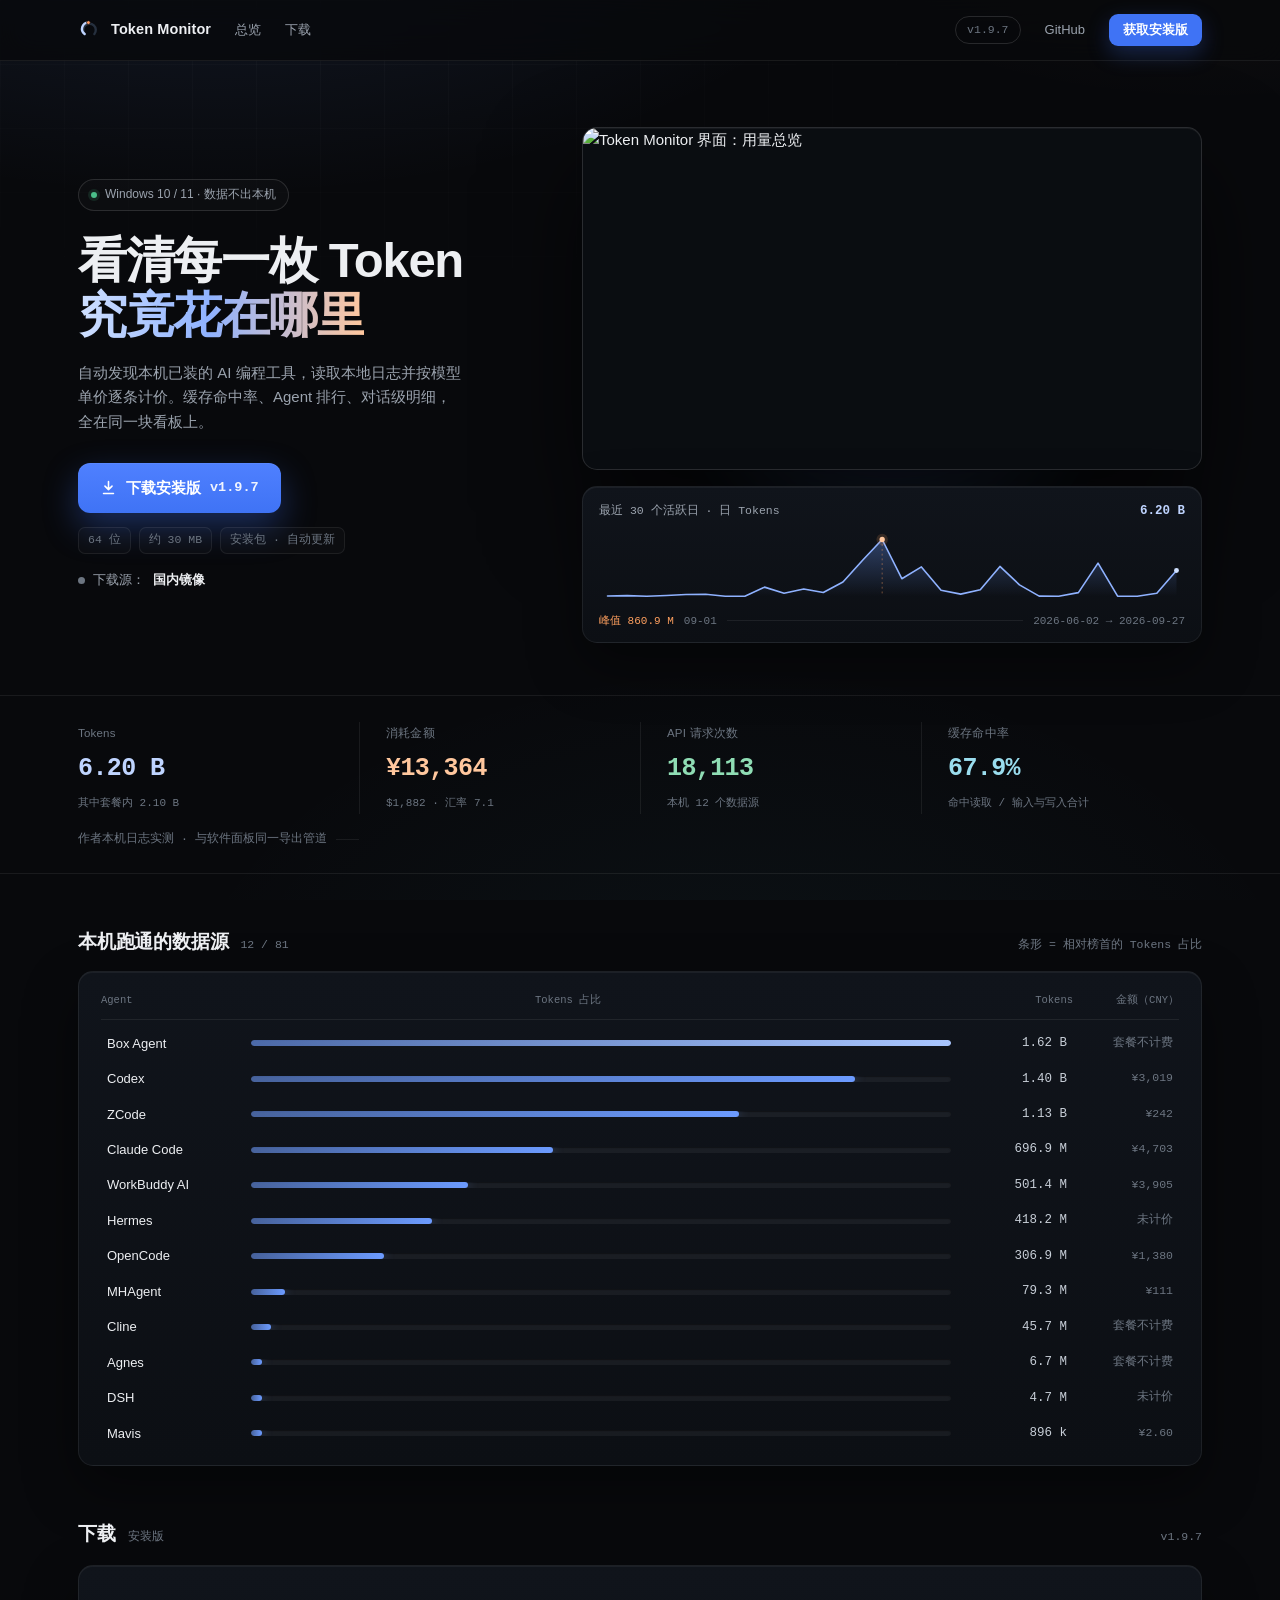
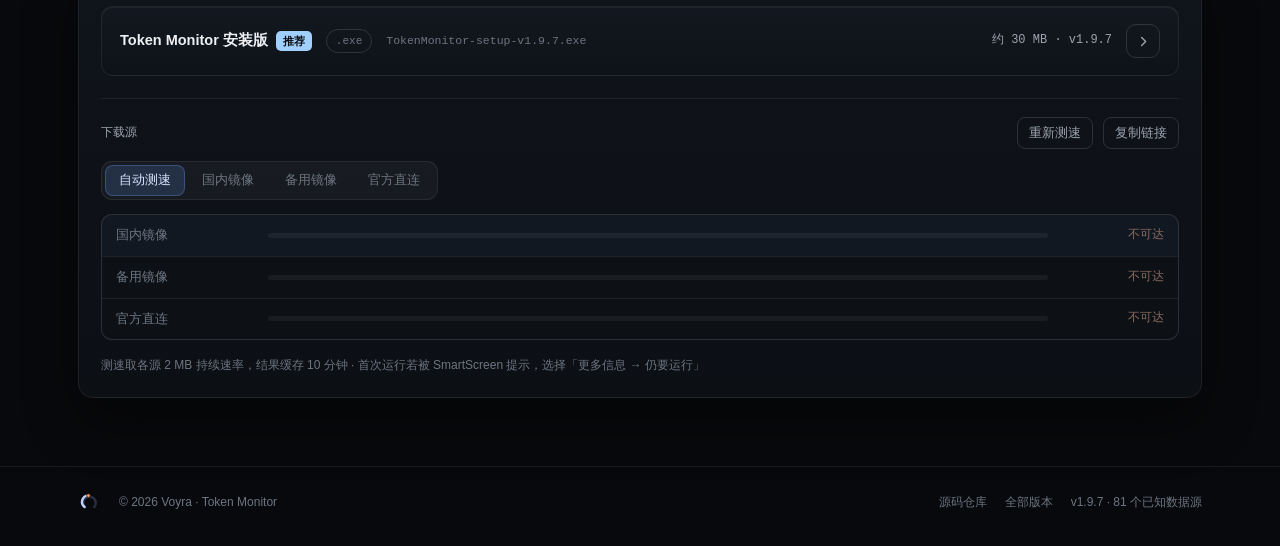
==== site/index.html @ d804b596 "site: 下载页对齐软件端视觉语言（真实趋势线 + 逐源实测速率）" ====
<!doctype html>
<html lang="zh-CN">
<head>
<meta charset="utf-8">
<meta name="viewport" content="width=device-width,initial-scale=1,viewport-fit=cover">
<title>Token Monitor —— 本机 AI 用量看板 · Voyra</title>
<meta name="description" content="自动发现本机已装的 AI 编程工具，读取本地日志并按模型单价逐条计价。Windows 10 / 11，数据不出本机。">
<meta name="theme-color" content="#08090C">
<link rel="icon" href="/token-monitor/favicon.png?v=4">
<style>
:root{
  --bg:#08090C;--panel-a:#10141B;--panel-b:#0C0F14;--panel-hi:#141922;
  --line:rgba(255,255,255,.07);--line2:rgba(255,255,255,.13);
  --txt:#EDEFF2;--sub:#9BA3AE;--dim:#6C7581;
  --m-token:#6C9BFF;--m-cost:#FFA05F;--m-req:#4AC08A;--m-cache:#5CC8DE;--bd:#3F73F5;
  --mono:ui-monospace,"Cascadia Mono",Consolas,"Microsoft YaHei UI",monospace;
  --inset:inset 0 1px 0 rgba(255,255,255,.05);
  --glow:0 22px 54px rgba(0,0,0,.42);
}
*{box-sizing:border-box;margin:0;padding:0}
html{color-scheme:dark;scroll-behavior:smooth}
body{background:var(--bg);color:var(--txt);font:15px/1.65 "Segoe UI","Microsoft YaHei UI",-apple-system,sans-serif;
  -webkit-font-smoothing:antialiased;text-rendering:optimizeLegibility;
  background-image:
    radial-gradient(1100px 520px at 16% -14%,rgba(108,155,255,.13),transparent 62%),
    radial-gradient(820px 440px at 95% -18%,rgba(255,160,95,.075),transparent 60%),
    radial-gradient(940px 620px at 58% 116%,rgba(92,200,222,.05),transparent 62%);
  background-attachment:fixed}
/* 顶部淡出网格，只在首屏可见 —— 呼应软件里的量表刻度质感 */
body::before{content:"";position:fixed;inset:0;z-index:-1;pointer-events:none;
  background-image:linear-gradient(rgba(255,255,255,.03) 1px,transparent 1px),
    linear-gradient(90deg,rgba(255,255,255,.03) 1px,transparent 1px);
  background-size:64px 64px;
  -webkit-mask-image:radial-gradient(1000px 560px at 26% -6%,#000,transparent 74%);
  mask-image:radial-gradient(1000px 560px at 26% -6%,#000,transparent 74%)}
a{color:inherit;text-decoration:none}
b,strong{font-weight:650}
/* 锚点跳转不被吸顶导航压住 */
#top,#sources,#download{scroll-margin-top:76px}
.num{font-variant-numeric:tabular-nums;font-feature-settings:"tnum" 1}
.wrap{max-width:1200px;margin:0 auto;padding:0 38px}
/* ── 入场：淡入上浮，滚动到视口再触发 ── */
.rv{opacity:0;transform:translateY(15px);transition:opacity .55s ease,transform .55s cubic-bezier(.22,.61,.36,1)}
.rv.in{opacity:1;transform:none}
@media print{.rv{opacity:1;transform:none}}
@media (prefers-reduced-motion:reduce){html{scroll-behavior:auto}.rv{opacity:1;transform:none;transition:none}}
/* ── 面板通用材质 ── */
.panel{background:linear-gradient(180deg,var(--panel-a),var(--panel-b));border:1px solid var(--line);
  border-radius:15px;box-shadow:var(--glow),var(--inset)}
.hd{display:flex;align-items:baseline;gap:12px}
.hd h2{font-size:19px;font-weight:680;letter-spacing:-.2px}
.hd .note{font-size:11.5px;color:var(--dim);font-family:var(--mono);white-space:nowrap}
.hd .sp{flex:1}
/* ── 顶栏 ── */
.nav{position:sticky;top:0;z-index:40;background:rgba(8,9,12,.82);backdrop-filter:blur(16px) saturate(140%);
  border-bottom:1px solid var(--line)}
.nav::after{content:"";position:absolute;left:0;bottom:-1px;height:1px;width:var(--sp,0%);
  background:linear-gradient(90deg,var(--m-token),var(--m-cost));transition:width .1s linear}
.nav .wrap{height:60px;display:flex;align-items:center;gap:24px}
.brand{display:flex;align-items:center;gap:10px;font-weight:660;font-size:14.5px;letter-spacing:.1px}
.ico{width:23px;height:23px;flex:none}
.nav .lk{color:var(--sub);font-size:13px;transition:color .15s}
.nav .lk:hover{color:var(--txt)}
.nav .sp{flex:1}
.pill{font-size:11.5px;color:var(--dim);border:1px solid var(--line2);border-radius:999px;padding:4px 11px;font-family:var(--mono)}
.btn-sm{height:32px;padding:0 14px;border-radius:9px;background:var(--bd);color:#fff;font-size:12.5px;font-weight:650;
  display:inline-flex;align-items:center;gap:6px;transition:transform .14s ease,box-shadow .14s ease,background .14s ease;
  box-shadow:0 8px 22px rgba(63,115,245,.28)}
.btn-sm:hover{background:#4F80FF;transform:translateY(-1px);box-shadow:0 12px 28px rgba(63,115,245,.38)}
/* ── Hero ── */
.hero .wrap{display:grid;grid-template-columns:minmax(360px,450px) minmax(0,1fr);gap:54px;align-items:center;
  padding-top:66px;padding-bottom:52px}
.eyebrow{display:inline-flex;align-items:center;gap:8px;font-size:12px;color:var(--sub);
  border:1px solid var(--line2);border-radius:999px;padding:5px 12px;margin-bottom:22px;background:rgba(255,255,255,.02)}
.eyebrow i{width:6px;height:6px;border-radius:50%;background:var(--m-req);box-shadow:0 0 0 3px rgba(74,192,138,.14)}
h1{font-size:clamp(33px,3.9vw,49px);line-height:1.12;letter-spacing:-1.3px;font-weight:730}
.hl{background:linear-gradient(92deg,#CFE0FF,#8FB2FF 46%,#FFC79E);-webkit-background-clip:text;background-clip:text;
  color:transparent}
.lead{color:var(--sub);font-size:15px;margin-top:18px;max-width:46ch}
.cta{margin-top:28px}
.btn-main{display:inline-flex;align-items:center;gap:9px;height:50px;padding:0 22px;border-radius:12px;
  background:linear-gradient(180deg,#4F80FF,var(--bd));color:#fff;font-size:15px;font-weight:660;cursor:pointer;
  transition:transform .14s ease,box-shadow .14s ease,filter .14s ease;
  box-shadow:0 14px 34px rgba(63,115,245,.34),var(--inset)}
.btn-main:hover{transform:translateY(-2px);filter:saturate(112%);box-shadow:0 20px 44px rgba(63,115,245,.44),var(--inset)}
.btn-main:active{transform:translateY(0)}
.btn-main svg{width:17px;height:17px}
.btn-main b{font-weight:650;font-family:var(--mono);font-size:13.5px;opacity:.92}
.btn-main.busy{opacity:.62;pointer-events:none}
.badges{display:flex;gap:8px;margin-top:14px;flex-wrap:wrap}
.badge{font-size:11.5px;color:var(--dim);font-family:var(--mono);border:1px solid var(--line);
  border-radius:7px;padding:3px 9px;background:rgba(255,255,255,.02)}
.src-status{margin-top:16px;font-size:12.5px;color:var(--sub);display:flex;align-items:center;gap:8px;min-height:20px}
.src-status b{color:var(--txt);font-weight:600}
.dot{width:7px;height:7px;border-radius:50%;background:var(--dim);flex:none}
.dot.ok{background:var(--m-req);box-shadow:0 0 0 3px rgba(74,192,138,.13)}
.dot.wait{background:var(--m-token);animation:blink 1.05s ease-in-out infinite}
@keyframes blink{50%{opacity:.22}}
/* ── Hero 右侧：真实窗口截图 + 下方趋势卡 ── */
.stage{position:relative}
.stage::after{content:"";position:absolute;inset:8% 4% -10% 4%;z-index:-1;border-radius:26px;
  background:radial-gradient(60% 60% at 50% 40%,rgba(108,155,255,.20),transparent 70%);filter:blur(26px)}
.win{overflow:hidden;border-radius:15px;border:1px solid var(--line2);
  background:#0A0D11;box-shadow:0 44px 96px rgba(0,0,0,.62),var(--inset)}
.win img{display:block;width:100%;height:auto}
.trend{margin-top:16px;padding:14px 16px 12px}
.tr-hd{display:flex;align-items:center;gap:10px}
.tr-hd .lab{font-size:11.5px;color:var(--sub);font-family:var(--mono)}
.tr-hd .sp{flex:1}
.tr-hd b{font-size:12.5px;color:#BFD4FF;font-family:var(--mono);font-weight:650;font-variant-numeric:tabular-nums}
.spark{display:block;width:100%;height:auto;margin:9px 0 7px}
.tr-ft{display:flex;align-items:center;gap:10px;font-size:11px;color:var(--dim);font-family:var(--mono);
  font-variant-numeric:tabular-nums;white-space:nowrap}
.tr-ft em{font-style:normal;color:var(--m-cost)}
.tr-ft .ln{flex:1;height:1px;background:var(--line);min-width:16px}
/* ── 指标条 ── */
.mrow{border-top:1px solid var(--line);border-bottom:1px solid var(--line);padding:26px 0 24px}
.mrow .wrap{display:grid;grid-template-columns:repeat(4,minmax(0,1fr));gap:0}
.mt{padding:2px 26px;border-left:1px solid var(--line);min-width:0}
.mt:first-child{border-left:0;padding-left:0}
.mt .lab{display:block;font-size:11.5px;color:var(--dim);letter-spacing:.2px}
.mt .v{display:block;font-family:var(--mono);font-variant-numeric:tabular-nums;font-size:25px;font-weight:650;
  letter-spacing:-.6px;margin-top:5px}
.mt .msub{display:block;font-size:11px;color:var(--dim);font-family:var(--mono);margin-top:5px;
  white-space:nowrap;overflow:hidden;text-overflow:ellipsis}
.ok-token .v{color:#BFD4FF}
.ok-cost .v{color:#FFC79E}
.ok-req .v{color:#8FDDB4}
.ok-cache .v{color:#9ADDEE}
.mcap{display:flex;align-items:center;gap:9px;margin-top:16px;font-size:11.5px;color:var(--dim);font-family:var(--mono)}
.mcap span{white-space:nowrap}
.mcap .ln{flex:1;height:1px;background:var(--line)}
/* ── 数据源排行 ── */
.srcs{padding:52px 0 6px}
.srcs .panel{padding:20px 22px 14px}
.srchead{display:flex;gap:12px;font-size:10.5px;color:var(--dim);font-family:var(--mono);
  padding:0 0 9px;border-bottom:1px solid var(--line);margin-bottom:6px}
.srchead .a{flex:1;min-width:0}
.srchead .b{width:104px;text-align:right}
.srchead .c{width:94px;text-align:right}
.src{display:flex;align-items:center;gap:12px;padding:7px 6px;border-radius:9px;list-style:none;
  transition:background .14s ease}
.src:hover{background:rgba(255,255,255,.032)}
.src .nm{width:132px;flex:none;font-size:13px;color:var(--txt);white-space:nowrap;overflow:hidden;text-overflow:ellipsis}
.src .track{flex:1;min-width:0;height:6px;border-radius:999px;background:rgba(255,255,255,.05);overflow:hidden;
  box-shadow:inset 0 1px 1px rgba(0,0,0,.4)}
.src .track i{display:block;height:100%;border-radius:999px;
  background:linear-gradient(90deg,rgba(108,155,255,.55),var(--m-token));
  box-shadow:0 0 12px rgba(108,155,255,.4);transition:filter .14s}
.src:hover .track i{filter:brightness(1.16)}
.src:first-child .track i{background:linear-gradient(90deg,rgba(108,155,255,.6),#A9C6FF)}
.src .tk{width:104px;flex:none;text-align:right;font-family:var(--mono);font-variant-numeric:tabular-nums;font-size:12.5px;color:#C8CFD8}
.src .cq{width:94px;flex:none;text-align:right;font-family:var(--mono);font-size:11.5px;color:var(--dim)}
/* ── 下载 ── */
.dl{padding:46px 0 68px}
.dl .panel{padding:22px}
.dl-row{display:flex;align-items:center;gap:14px;border:1px solid var(--line);border-radius:12px;
  background:linear-gradient(180deg,#131820,#0E1218);padding:17px 18px;margin-top:18px;cursor:pointer;
  transition:border-color .16s,transform .16s,box-shadow .16s;box-shadow:var(--inset)}
.dl-row:hover{border-color:rgba(108,155,255,.42);transform:translateY(-1px);box-shadow:0 14px 30px rgba(0,0,0,.4),var(--inset)}
.dl-row .nm{font-size:14.5px;font-weight:650;display:flex;align-items:center;gap:8px;white-space:nowrap}
.tag{font-style:normal;font-size:10.5px;font-weight:700;color:#0B0D10;background:#9FD0FF;border-radius:5px;padding:1.5px 7px}
.ext{font-family:var(--mono);font-size:11px;color:var(--dim);border:1px solid var(--line2);border-radius:999px;padding:2px 9px}
.fn{color:var(--dim);font-size:11.5px;font-family:var(--mono);overflow:hidden;text-overflow:ellipsis;white-space:nowrap}
.dl-row .sp{flex:1}
.dl-row .meta{color:var(--sub);font-size:12px;font-family:var(--mono);font-variant-numeric:tabular-nums;white-space:nowrap}
.go{width:34px;height:34px;border-radius:10px;border:1px solid var(--line2);display:flex;align-items:center;
  justify-content:center;color:var(--sub);flex:none;transition:background .16s,border-color .16s,color .16s}
.dl-row:hover .go{background:var(--bd);border-color:var(--bd);color:#fff}
.sub{margin-top:22px;padding-top:18px;border-top:1px solid var(--line)}
.sub-hd{display:flex;align-items:center;gap:10px;font-size:12px;color:var(--sub)}
.sub-hd .sp{flex:1}
.ghost{appearance:none;background:transparent;border:1px solid var(--line2);border-radius:8px;color:var(--sub);
  font:12px/1 inherit;font-family:var(--mono);padding:6px 11px;cursor:pointer;transition:color .14s,border-color .14s,background .14s}
.ghost:hover{color:var(--txt);border-color:rgba(255,255,255,.28);background:rgba(255,255,255,.04)}
.seg{display:inline-flex;gap:3px;background:rgba(255,255,255,.04);border:1px solid var(--line);padding:3px;border-radius:11px}
.seg button{appearance:none;border:0;background:transparent;color:var(--dim);font-size:12.5px;font-family:inherit;
  padding:7px 14px;border-radius:8px;cursor:pointer;transition:background .15s,color .15s}
.seg button:hover{color:var(--txt);background:rgba(255,255,255,.06)}
.seg button.on{background:rgba(108,155,255,.16);color:#D7E4FF;box-shadow:inset 0 0 0 1px rgba(108,155,255,.3)}
.spd{margin-top:14px;display:grid;gap:1px;background:var(--line);border:1px solid var(--line);border-radius:11px;overflow:hidden}
.spd-row{display:flex;align-items:center;gap:12px;padding:10px 14px;background:#0D1116;font-size:12.5px;transition:background .14s}
.spd-row:hover{background:#111620}
.spd-row .sn{width:140px;flex:none;color:var(--sub);white-space:nowrap;display:flex;align-items:center;gap:7px}
.spd-row .st{flex:1;min-width:0;height:5px;border-radius:999px;background:rgba(255,255,255,.05);overflow:hidden}
.spd-row .st i{display:block;height:100%;border-radius:999px;background:linear-gradient(90deg,rgba(108,155,255,.4),var(--m-token));
  transition:width .5s cubic-bezier(.22,.61,.36,1)}
.spd-row .sv{width:104px;flex:none;text-align:right;font-family:var(--mono);font-variant-numeric:tabular-nums;font-size:11.5px;color:var(--dim)}
.spd-row.fast .sn{color:var(--txt)}
.spd-row.fast .st i{background:linear-gradient(90deg,rgba(74,192,138,.5),var(--m-req));box-shadow:0 0 10px rgba(74,192,138,.4)}
.spd-row.fast .sv{color:#8FDDB4}
.spd-row.picked{background:#121822}
.spd-row.picked .sn{color:#D7E4FF}
.spd-row .best{font-style:normal;font-size:10px;font-weight:700;color:#08090C;background:var(--m-req);
  border-radius:5px;padding:1.5px 6px;letter-spacing:.2px}
.spd-row.dead .sn{color:var(--dim)}
.spd-row.dead .sv{color:#8A6A5F}
.hint{color:var(--dim);font-size:12px;margin-top:16px;line-height:1.6}
footer{border-top:1px solid var(--line);padding:24px 0 32px;color:var(--dim);font-size:12px}
footer .wrap{display:flex;align-items:center;gap:18px;flex-wrap:wrap}
footer .brand{font-size:13px}
footer a:hover{color:var(--txt)}
footer .sp{flex:1}
@media (max-width:960px){
  .wrap{padding:0 20px}
  .nav .wrap{height:54px;gap:12px}
  .brand{font-size:13.5px;white-space:nowrap}
  .brand .ico{width:19px;height:19px}
  .nav .lk.sec{display:none}
  .nav .lk{white-space:nowrap}
  .pill{font-size:11px;padding:3px 9px}
  .btn-sm{height:34px;padding:0 13px;white-space:nowrap}
  .hero .wrap{grid-template-columns:1fr;gap:40px;padding-top:34px;padding-bottom:34px}
  .stage{order:2;margin-bottom:6px}
  .trend{margin-top:14px;padding:13px 14px 11px}
  h1{letter-spacing:-.8px}
  .lead{font-size:14px}
  .btn-main{width:100%;justify-content:center;min-height:48px}
  .mrow .wrap{grid-template-columns:repeat(2,minmax(0,1fr));gap:18px 0}
  .mt{padding:0 18px;min-width:0}
  .mt:nth-child(3){border-left:0;padding-left:0}
  .mt:nth-child(odd){border-left:0;padding-left:0}
  .srcs,.dl{padding-top:38px}
  .src .nm{width:104px;font-size:12.5px}
  .src .tk{width:78px;font-size:12px}
  .src .cq{width:70px;font-size:11px}
  .srchead .b{width:78px}
  .srchead .c{width:70px}
  .dl .wrap{padding-bottom:52px}
  .dl-row{flex-wrap:wrap;gap:10px}
  .fn{width:100%;order:5}
  .sub{display:flex;flex-wrap:wrap;align-items:center;gap:10px}
  .sub-hd{width:100%}
  .hint{order:5;width:100%}
  .seg{display:flex;width:100%;gap:4px;order:3}
  .seg button{flex:1 1 0;min-width:0;padding:9px 4px;font-size:13px;min-height:42px}
  .spd{width:100%;order:4}
  .spd-row .sn{width:84px}
}
/* ── 窄屏：排行行改为「名称+数值 / 整行条形」两行制，条形才有可读长度 ── */
@media (max-width:520px){
  .hd{flex-wrap:wrap;gap:6px 12px}
  .hd .leg{display:none}
  .srchead{display:none}
  .src{flex-wrap:wrap;row-gap:8px;padding:10px 8px}
  .src .nm{width:auto;flex:1 1 auto}
  .src .tk{width:auto}
  .src .cq{width:auto;flex:0 0 92px}
  .src .track{order:9;flex:1 0 100%}
  .spd-row .sn{width:104px}
  .spd-row .sv{width:84px;font-size:11px}
  .srcs .panel{padding:16px 14px 10px}
}
/* ── 触屏：触控下限 44px，隐藏行内悬停依赖 ── */
@media (pointer:coarse){
  .btn-sm{height:40px;padding:0 16px}
  .seg button{min-height:44px}
  .dl-row{padding:18px}
  .ghost{padding:10px 14px;min-height:44px}
  .src:hover{background:none}
  .spd-row{padding:12px 14px}
  .spd-row .sn{width:120px}
}
</style>
<noscript><style>.rv{opacity:1;transform:none}</style></noscript>
</head>
<body>

<nav class="nav"><div class="wrap">
  <a class="brand" href="/token-monitor/">
    <svg class="ico" viewBox="0 0 24 24" aria-hidden="true"><path d="M6.94 16.69 A6.56 6.56 0 1 1 17.06 16.69" fill="none" stroke="#26303E" stroke-width="2.5" stroke-linecap="round"/><path d="M6.94 16.69 A6.56 6.56 0 0 1 10.88 4.78" fill="none" stroke="#BFD4FF" stroke-width="2.5" stroke-linecap="round"/><circle cx="10.88" cy="4.78" r="1.95" fill="#FF9A62" stroke="#0B0E12" stroke-width=".7"/></svg>
    Token Monitor</a>
  <a class="lk sec" href="#top">总览</a>
  <a class="lk sec" href="#download">下载</a>
  <span class="sp"></span>
  <span class="pill" id="verPill">v1.9.7</span>
  <a class="lk" href="https://github.com/liixnglinb/token-monitor" target="_blank" rel="noopener">GitHub</a>
  <a class="btn-sm" href="#download">获取安装版</a>
</div></nav>

<header class="hero" id="top"><div class="wrap">
  <div class="copy">
    <span class="eyebrow rv"><i></i>Windows 10 / 11 · 数据不出本机</span>
    <h1 class="rv">看清每一枚 Token<br><span class="hl">究竟花在哪里</span></h1>
    <p class="lead rv">自动发现本机已装的 AI 编程工具，读取本地日志并按模型单价逐条计价。缓存命中率、Agent 排行、对话级明细，全在同一块看板上。</p>
    <div class="cta rv">
      <a class="btn-main" id="dlMain" data-dl href="#download">
        <svg viewBox="0 0 24 24" fill="none" stroke="currentColor" stroke-width="2.2" stroke-linecap="round" stroke-linejoin="round" aria-hidden="true"><path d="M12 3.5v11.5M7 10l5 5 5-5M5 20.5h14"/></svg>
        下载安装版<b id="verBtn">v1.9.7</b></a>
    </div>
    <div class="badges rv">
      <span class="badge">64 位</span>
      <span class="badge" id="badgeSize">约 30 MB</span>
      <span class="badge">安装包 · 自动更新</span>
    </div>
    <p class="src-status rv" id="srcStatus"><span class="dot wait"></span>正在测速选择最快下载源…</p>
  </div>
  <div class="stage rv">
    <div class="win">
      <img src="/token-monitor/app-shot.webp" width="1168" height="645" alt="Token Monitor 界面：用量总览">
    </div>
    <div class="trend panel">
      <div class="tr-hd"><span class="lab">最近 30 个活跃日 · 日 Tokens</span><span class="sp"></span><b>6.20 B</b></div>
      <svg class="spark" viewBox="0 0 620 78" width="620" height="78" aria-hidden="true"><defs><linearGradient id="sg" x1="0" y1="0" x2="0" y2="1"><stop offset="0" stop-color="#6C9BFF" stop-opacity=".34"/><stop offset="1" stop-color="#6C9BFF" stop-opacity="0"/></linearGradient></defs><path d="M9.0,68.8 L29.8,68.4 L50.5,69.0 L71.3,68.2 L92.0,67.2 L112.8,67.0 L133.6,69.0 L154.3,69.0 L175.1,59.4 L195.8,65.8 L216.6,61.3 L237.3,65.1 L258.1,53.9 L278.9,30.9 L299.6,9.0 L320.4,50.5 L341.1,38.0 L361.9,62.7 L382.7,66.8 L403.4,62.2 L424.2,37.5 L444.9,57.0 L465.7,68.9 L486.4,69.0 L507.2,65.2 L528.0,34.0 L548.7,69.0 L569.5,69.0 L590.2,65.8 L611.0,41.8 L611.0,69.0 L9.0,69.0 Z" fill="url(#sg)"/><path d="M9.0,68.8 L29.8,68.4 L50.5,69.0 L71.3,68.2 L92.0,67.2 L112.8,67.0 L133.6,69.0 L154.3,69.0 L175.1,59.4 L195.8,65.8 L216.6,61.3 L237.3,65.1 L258.1,53.9 L278.9,30.9 L299.6,9.0 L320.4,50.5 L341.1,38.0 L361.9,62.7 L382.7,66.8 L403.4,62.2 L424.2,37.5 L444.9,57.0 L465.7,68.9 L486.4,69.0 L507.2,65.2 L528.0,34.0 L548.7,69.0 L569.5,69.0 L590.2,65.8 L611.0,41.8" fill="none" stroke="#8FB2FF" stroke-width="1.7" stroke-linejoin="round" stroke-linecap="round"/><line x1="299.6" y1="9.0" x2="299.6" y2="69" stroke="rgba(255,160,95,.45)" stroke-width="1" stroke-dasharray="2 3"/><circle cx="299.6" cy="9.0" r="6" fill="#FFA05F" opacity=".16"/><circle cx="299.6" cy="9.0" r="2.8" fill="#FFC79E"/><circle cx="611.0" cy="41.8" r="2.6" fill="#CFE0FF"/></svg>
      <div class="tr-ft"><em>峰值 860.9 M</em><span>09-01</span><span class="ln"></span><span>2026-06-02 → 2026-09-27</span></div>
    </div>
  </div>
</div></header>

<section class="mrow"><div class="wrap">
  <div class="mt ok-token"><span class="lab">Tokens</span><span class="v" data-to="6.1997" data-dec="2" data-suf=" B">6.20 B</span><span class="msub">其中套餐内 2.10 B</span></div><div class="mt ok-cost"><span class="lab">消耗金额</span><span class="v" data-to="13363.84" data-dec="0" data-pre="&#165;">¥13,364</span><span class="msub">$1,882 · 汇率 7.1</span></div><div class="mt ok-req"><span class="lab">API 请求次数</span><span class="v" data-to="18113" data-dec="0">18,113</span><span class="msub">本机 12 个数据源</span></div><div class="mt ok-cache"><span class="lab">缓存命中率</span><span class="v" data-to="67.85" data-dec="1" data-suf="%">67.9%</span><span class="msub">命中读取 / 输入与写入合计</span></div>
</div><div class="wrap"><p class="mcap"><span>作者本机日志实测 · 与软件面板同一导出管道</span><span class="ln"></span></p></div></section>

<section class="srcs rv" id="sources"><div class="wrap">
  <div class="hd" style="margin-bottom:14px">
    <h2>本机跑通的数据源</h2>
    <span class="note">12 / 81</span>
    <span class="sp"></span>
    <span class="note leg">条形 = 相对榜首的 Tokens 占比</span>
  </div>
  <div class="panel">
    <div class="srchead"><span class="a">Agent</span><span class="a">Tokens 占比</span><span class="b">Tokens</span><span class="c">金额（CNY）</span></div>
    <ul><li class="src"><span class="nm">Box Agent</span><span class="track"><i style="width:100.0%"></i></span><span class="tk">1.62 B</span><span class="cq">套餐不计费</span></li><li class="src"><span class="nm">Codex</span><span class="track"><i style="width:86.3%"></i></span><span class="tk">1.40 B</span><span class="cq">¥3,019</span></li><li class="src"><span class="nm">ZCode</span><span class="track"><i style="width:69.7%"></i></span><span class="tk">1.13 B</span><span class="cq">¥242</span></li><li class="src"><span class="nm">Claude Code</span><span class="track"><i style="width:43.1%"></i></span><span class="tk">696.9 M</span><span class="cq">¥4,703</span></li><li class="src"><span class="nm">WorkBuddy AI</span><span class="track"><i style="width:31.0%"></i></span><span class="tk">501.4 M</span><span class="cq">¥3,905</span></li><li class="src"><span class="nm">Hermes</span><span class="track"><i style="width:25.9%"></i></span><span class="tk">418.2 M</span><span class="cq">未计价</span></li><li class="src"><span class="nm">OpenCode</span><span class="track"><i style="width:19.0%"></i></span><span class="tk">306.9 M</span><span class="cq">¥1,380</span></li><li class="src"><span class="nm">MHAgent</span><span class="track"><i style="width:4.9%"></i></span><span class="tk">79.3 M</span><span class="cq">¥111</span></li><li class="src"><span class="nm">Cline</span><span class="track"><i style="width:2.8%"></i></span><span class="tk">45.7 M</span><span class="cq">套餐不计费</span></li><li class="src"><span class="nm">Agnes</span><span class="track"><i style="width:1.6%"></i></span><span class="tk">6.7 M</span><span class="cq">套餐不计费</span></li><li class="src"><span class="nm">DSH</span><span class="track"><i style="width:1.6%"></i></span><span class="tk">4.7 M</span><span class="cq">未计价</span></li><li class="src"><span class="nm">Mavis</span><span class="track"><i style="width:1.6%"></i></span><span class="tk">896 k</span><span class="cq">¥2.60</span></li></ul>
  </div>
</div></section>

<section class="dl rv" id="download"><div class="wrap">
  <div class="hd" style="margin-bottom:16px">
    <h2>下载</h2>
    <span class="note">安装版</span>
    <span class="sp"></span>
    <span class="note" id="dlVer">v1.9.7</span>
  </div>
  <div class="panel">
    <div class="dl-row" data-dl id="dlRow">
      <span class="nm">Token Monitor 安装版<i class="tag">推荐</i></span>
      <span class="ext">.exe</span>
      <span class="fn" id="fileName">TokenMonitor-setup-v1.9.7.exe</span>
      <span class="sp"></span>
      <span class="meta" id="dlMeta">约 30 MB · v1.9.7</span>
      <span class="go"><svg viewBox="0 0 24 24" width="15" height="15" fill="none" stroke="currentColor" stroke-width="2.2" stroke-linecap="round" stroke-linejoin="round" aria-hidden="true"><path d="M9 5.5l6.5 6.5L9 18.5"/></svg></span>
    </div>

    <div class="sub">
      <div class="sub-hd">
        <span>下载源</span>
        <span class="sp"></span>
        <button type="button" class="ghost" id="reprobe">重新测速</button>
        <button type="button" class="ghost" id="copyLink">复制链接</button>
      </div>
      <div class="seg" id="srcSeg" style="margin-top:12px">
        <button type="button" data-s="auto" class="on">自动测速</button>
        <button type="button" data-s="gh-proxy">国内镜像</button>
        <button type="button" data-s="ghfast">备用镜像</button>
        <button type="button" data-s="direct">官方直连</button>
      </div>
      <div class="spd" id="spdList"></div>
      <p class="hint" id="dlHint">测速取各源 2 MB 持续速率，结果缓存 10 分钟 · 首次运行若被 SmartScreen 提示，选择「更多信息 → 仍要运行」</p>
    </div>
  </div>
</div></section>

<footer><div class="wrap">
  <a class="brand" href="/token-monitor/">
    <svg class="ico" viewBox="0 0 24 24" aria-hidden="true"><path d="M6.94 16.69 A6.56 6.56 0 1 1 17.06 16.69" fill="none" stroke="#26303E" stroke-width="2.5" stroke-linecap="round"/><path d="M6.94 16.69 A6.56 6.56 0 0 1 10.88 4.78" fill="none" stroke="#BFD4FF" stroke-width="2.5" stroke-linecap="round"/><circle cx="10.88" cy="4.78" r="1.95" fill="#FF9A62" stroke="#0B0E12" stroke-width=".7"/></svg>
  </a>
  <span>&#169; 2026 <a href="/">Voyra</a> · Token Monitor</span>
  <span class="sp"></span>
  <a href="https://github.com/liixnglinb/token-monitor" target="_blank" rel="noopener">源码仓库</a>
  <a href="https://github.com/liixnglinb/token-monitor/releases" target="_blank" rel="noopener">全部版本</a>
  <span id="footVer">v1.9.7 · 81 个已知数据源</span>
</div></footer>

<script>
(function(){
'use strict';
var REPO = 'https://github.com/liixnglinb/token-monitor/releases';
var PROBE_FILE = 'TokenMonitor.exe';         /* 固定名资产，任意版本都存在 */
var PROBE_BYTES = 2097152;                   /* 2 MB —— 足够跨越"突发速度"，测到持续速率 */
var PROBE_TIMEOUT = 15000;                   /* 慢网（<150KB/s）也要放得下 2MB 的完整测量 */
var CACHE_KEY = 'tm.src.v2', CACHE_TTL = 10 * 60 * 1000;
var ORDER = ['gh-proxy', 'ghfast', 'direct'];
var SRC = {
  'gh-proxy': { name: '国内镜像', pre: 'https://gh-proxy.com/' },
  'ghfast':   { name: '备用镜像', pre: 'https://ghfast.top/' },
  'direct':   { name: '官方直连', pre: '' }
};
var state = { asset: null, auto: null, manual: null, result: null, probe: null, assetDone: null };
var SPEEDS = {};
var reduce = window.matchMedia ? window.matchMedia('(prefers-reduced-motion: reduce)').matches : false;

function $(id){ return document.getElementById(id); }
function setTxt(id, s){ var e = $(id); if (e && s) e.textContent = s; }
function fmtSpeed(kbs){ return kbs >= 1024 ? (kbs / 1024).toFixed(1) + ' MB/s' : Math.round(kbs) + ' KB/s'; }

/* 当前下载地址：手动 > 自动测速 > 国内镜像兜底；资产未知时退到镜像中转的 releases 页 */
function urlFor(){
  var key = state.manual || state.auto || 'gh-proxy';
  var pre = SRC[key].pre;
  return state.asset ? pre + state.asset.url : pre + REPO + '/latest';
}
function apply(){
  var u = urlFor();
  document.querySelectorAll('[data-dl]').forEach(function(a){ a.href = u; });
  document.querySelectorAll('#srcSeg button').forEach(function(b){
    b.classList.toggle('on', b.getAttribute('data-s') === (state.manual || 'auto'));
  });
  statusLine();
  renderSpeeds();
}
function statusLine(){
  var e = $('srcStatus'); if (!e) return;
  if (state.manual){
    e.innerHTML = '<span class="dot ok"></span>手动选择下载源：<b>' + SRC[state.manual].name + '</b>';
  } else if (state.result && state.result.ok){
    e.innerHTML = '<span class="dot ok"></span>已自动选择最快源 <b>' + SRC[state.result.id].name + '</b> · 实测 ' + fmtSpeed(state.result.speed);
  } else if (state.probe){
    e.innerHTML = '<span class="dot wait"></span>正在测速选择最快下载源…';
  } else {
    e.innerHTML = '<span class="dot"></span>下载源：<b>' + SRC[state.auto || 'gh-proxy'].name + '</b>';
  }
}

/* 逐源速率条：以本次最快为 100%，失败源标注不可达 */
function renderSpeeds(){
  var box = $('spdList'); if (!box) return;
  var max = 0;
  ORDER.forEach(function(id){ var s = SPEEDS[id]; if (s && s.ok && s.speed > max) max = s.speed; });
  var pick = state.manual || state.auto;
  var html = '';
  ORDER.forEach(function(id){
    var s = SPEEDS[id], w = 0, txt = '测速中…', cls = '';
    if (s && s.ok){ w = Math.max(6, 100 * s.speed / max); txt = fmtSpeed(s.speed); }
    else if (s){ txt = '不可达'; cls = ' dead'; }
    if (state.result && state.result.id === id) cls += ' fast';
    if (pick === id) cls += ' picked';
    var best = cls.indexOf('fast') >= 0 ? '<i class="best">最快</i>' : '';
    html += '<div class="spd-row' + cls + '" data-id="' + id + '">'
      + '<span class="sn">' + SRC[id].name + best + '</span>'
      + '<span class="st"><i style="width:' + w.toFixed(1) + '%"></i></span>'
      + '<span class="sv">' + txt + '</span>'
      + '</div>';
  });
  box.innerHTML = html;
}

/* ── 单源测速：no-cors + Range 取 2MB，资源计时拿整段耗时 ── */
function probe(src){
  return new Promise(function(resolve){
    var url = src.pre + REPO + '/latest/download/' + PROBE_FILE;
    var ctl = new AbortController(), settled = false, poll = null;
    function finish(r){
      if (settled) return; settled = true;
      clearTimeout(timer); if (poll) clearInterval(poll);
      SPEEDS[src.id] = r; renderSpeeds();
      try { ctl.abort(); } catch (e) {}
      resolve(r);
    }
    var timer = setTimeout(function(){ finish({ id: src.id, ok: false }); }, PROBE_TIMEOUT);
    fetch(url, { mode: 'no-cors', headers: { Range: 'bytes=0-' + (PROBE_BYTES - 1) }, cache: 'no-store', signal: ctl.signal })
      .then(function(){
        poll = setInterval(function(){
          var list = performance.getEntriesByName(url);
          var e = list[list.length - 1];
          if (e && e.duration > 0)
            finish({ id: src.id, ok: true, ms: e.duration, speed: PROBE_BYTES / 1024 / (e.duration / 1000) });
        }, 180);
      })
      .catch(function(){ finish({ id: src.id, ok: false }); });
  });
}
function probeAll(force){
  if (state.probe) return state.probe;
  if (!force){
    try {
      var c = JSON.parse(sessionStorage.getItem(CACHE_KEY) || 'null');
      if (c && Date.now() - c.t < CACHE_TTL){
        state.auto = c.id; state.result = { id: c.id, speed: c.speed, ok: true };
        if (!SPEEDS[c.id]) SPEEDS[c.id] = { id: c.id, ok: true, speed: c.speed };
        apply(); return Promise.resolve();
      }
    } catch (e) {}
  } else {
    try { sessionStorage.removeItem(CACHE_KEY); } catch (e) {}
    SPEEDS = {};
  }
  state.result = null;
  state.probe = Promise.all(ORDER.map(function(id){
    return probe({ id: id, name: SRC[id].name, pre: SRC[id].pre });
  })).then(function(rs){
    var best = null;
    rs.forEach(function(r){ if (r.ok && (!best || r.speed > best.speed)) best = r; });
    if (best){
      state.auto = best.id; state.result = best;
      try { sessionStorage.setItem(CACHE_KEY, JSON.stringify({ t: Date.now(), id: best.id, speed: best.speed })); } catch (e) {}
    } else {
      state.auto = 'gh-proxy';
    }
    state.probe = null; apply();
  });
  apply();
  return state.probe;
}

/* ── 资产信息（版本 / 文件名 / 体积），走本站 Function 代理 ── */
function loadAsset(){
  state.assetDone = fetch('/tm-api/latest', { cache: 'no-store' })
    .then(function(r){ return r.json(); })
    .then(function(d){
      if (!d || !d.version) return;
      var ver = String(d.version).replace(/^v/, '');
      var list = d.assets || [], setup = null;
      for (var i = 0; i < list.length; i++){
        var n = (list[i].name || '').toLowerCase();
        if (n.indexOf('setup') >= 0){ setup = list[i]; break; }
      }
      if (!setup || !setup.url) return;
      state.asset = setup;
      var mb = setup.size > 0 ? '约 ' + Math.round(setup.size / 1048576) + ' MB' : '约 30 MB';
      setTxt('verPill', 'v' + ver);
      setTxt('verBtn', 'v' + ver);
      setTxt('fileName', setup.name);
      setTxt('badgeSize', mb);
      setTxt('dlVer', 'v' + ver);
      setTxt('dlMeta', mb + ' · v' + ver);
      setTxt('footVer', 'v' + ver + ' · 81 个已知数据源');
      document.title = 'Token Monitor v' + ver + ' —— 本机 AI 用量看板 · Voyra';
      apply();
    })
    .catch(function(){});
  return state.assetDone;
}

/* ── 统一点击入口：绝不空点 —— 地址未就绪时先提示并等待（封顶 6 秒） ── */
function ready(){
  return Promise.all([state.assetDone || Promise.resolve(), state.probe || Promise.resolve()]);
}
var HINT_DEFAULT = '测速取各源 2 MB 持续速率，结果缓存 10 分钟 · 首次运行若被 SmartScreen 提示，选择「更多信息 → 仍要运行」';
document.addEventListener('click', function(ev){
  var row = ev.target.closest ? ev.target.closest('.spd-row') : null;
  if (row){
    var id = row.getAttribute('data-id');
    if (id && SPEEDS[id] && !SPEEDS[id].ok){ ev.preventDefault(); return; }  /* 不可达源不选中 */
    state.manual = id; apply(); return;
  }
  var a = ev.target.closest ? ev.target.closest('[data-dl]') : null;
  if (!a) return;
  if (ev.button !== 0 || ev.ctrlKey || ev.metaKey || ev.shiftKey || ev.altKey) return;  /* 修饰键走默认 */
  ev.preventDefault();
  var label = $('dlHint');
  var go = function(){ location.href = urlFor(); };
  var wait = (state.asset && !state.probe) ? null : Promise.race([ready(), new Promise(function(res){ setTimeout(res, 2000); })]);
  if (!wait){ go(); return; }
  a.classList.add('busy');
  if (label) label.textContent = '正在选择最快下载源并准备下载…';
  wait.then(function(){
    a.classList.remove('busy');
    if (label) label.textContent = HINT_DEFAULT;
    go();
  });
});
document.querySelectorAll('#srcSeg button').forEach(function(b){
  b.addEventListener('click', function(){
    var s = b.getAttribute('data-s');
    state.manual = (s === 'auto') ? null : s;
    apply();
  });
});
$('reprobe').addEventListener('click', function(){
  state.manual = null;          /* 重新测速 = 交还给自动选择，否则按钮看着没反应 */
  probeAll(true);
});
$('copyLink').addEventListener('click', function(){
  var btn = this, url = location.origin + urlFor();
  var done = function(){ btn.textContent = '已复制'; setTimeout(function(){ btn.textContent = '复制链接'; }, 1600); };
  if (navigator.clipboard && navigator.clipboard.writeText){
    navigator.clipboard.writeText(url).then(done, function(){});
  } else {
    var ta = document.createElement('textarea');
    ta.value = url; ta.style.position = 'fixed'; ta.style.opacity = '0';
    document.body.appendChild(ta); ta.select();
    try { document.execCommand('copy'); done(); } catch (e) {}
    document.body.removeChild(ta);
  }
});

/* ── 滚动进度 + 分段入场 + 数字滚动 ── */
var nav = document.querySelector('.nav');
function onScroll(){
  var h = document.documentElement.scrollHeight - window.innerHeight;
  if (nav) nav.style.setProperty('--sp', (h > 0 ? Math.min(100, 100 * window.scrollY / h) : 0) + '%');
}
window.addEventListener('scroll', onScroll, { passive: true });
onScroll();

function fmtNum(v, dec, pre, suf){
  var s = dec ? v.toFixed(dec) : String(Math.round(v));
  var p = s.split('.');
  p[0] = p[0].replace(/\B(?=(\d{3})+(?!\d))/g, ',');
  return (pre || '') + p.join('.') + (suf || '');
}
function countUp(el){
  var to = parseFloat(el.getAttribute('data-to'));
  if (isNaN(to)) return;
  var dec = parseInt(el.getAttribute('data-dec') || '0', 10);
  var pre = el.getAttribute('data-pre') || '', suf = el.getAttribute('data-suf') || '';
  var t0 = performance.now(), dur = 900;
  (function step(now){
    var k = Math.min(1, (now - t0) / dur), e = 1 - Math.pow(1 - k, 3);
    el.textContent = fmtNum(to * e, dec, pre, suf);
    if (k < 1) requestAnimationFrame(step);
  })(t0);
}
var rvNodes = Array.prototype.slice.call(document.querySelectorAll('.rv'));
rvNodes.forEach(function(el, i){ el.style.transitionDelay = Math.min(360, i * 70) + 'ms'; });
if ('IntersectionObserver' in window && !reduce){
  var io = new IntersectionObserver(function(es){
    es.forEach(function(en){
      if (!en.isIntersecting) return;
      en.target.classList.add('in');
      en.target.querySelectorAll('[data-to]').forEach(countUp);
      io.unobserve(en.target);
    });
  }, { rootMargin: '0px 0px -8% 0px', threshold: .12 });
  rvNodes.forEach(function(el){ io.observe(el); });
} else {
  rvNodes.forEach(function(el){ el.classList.add('in'); });
}

probeAll();
loadAsset();
apply();
})();
</script>
</body>
</html>
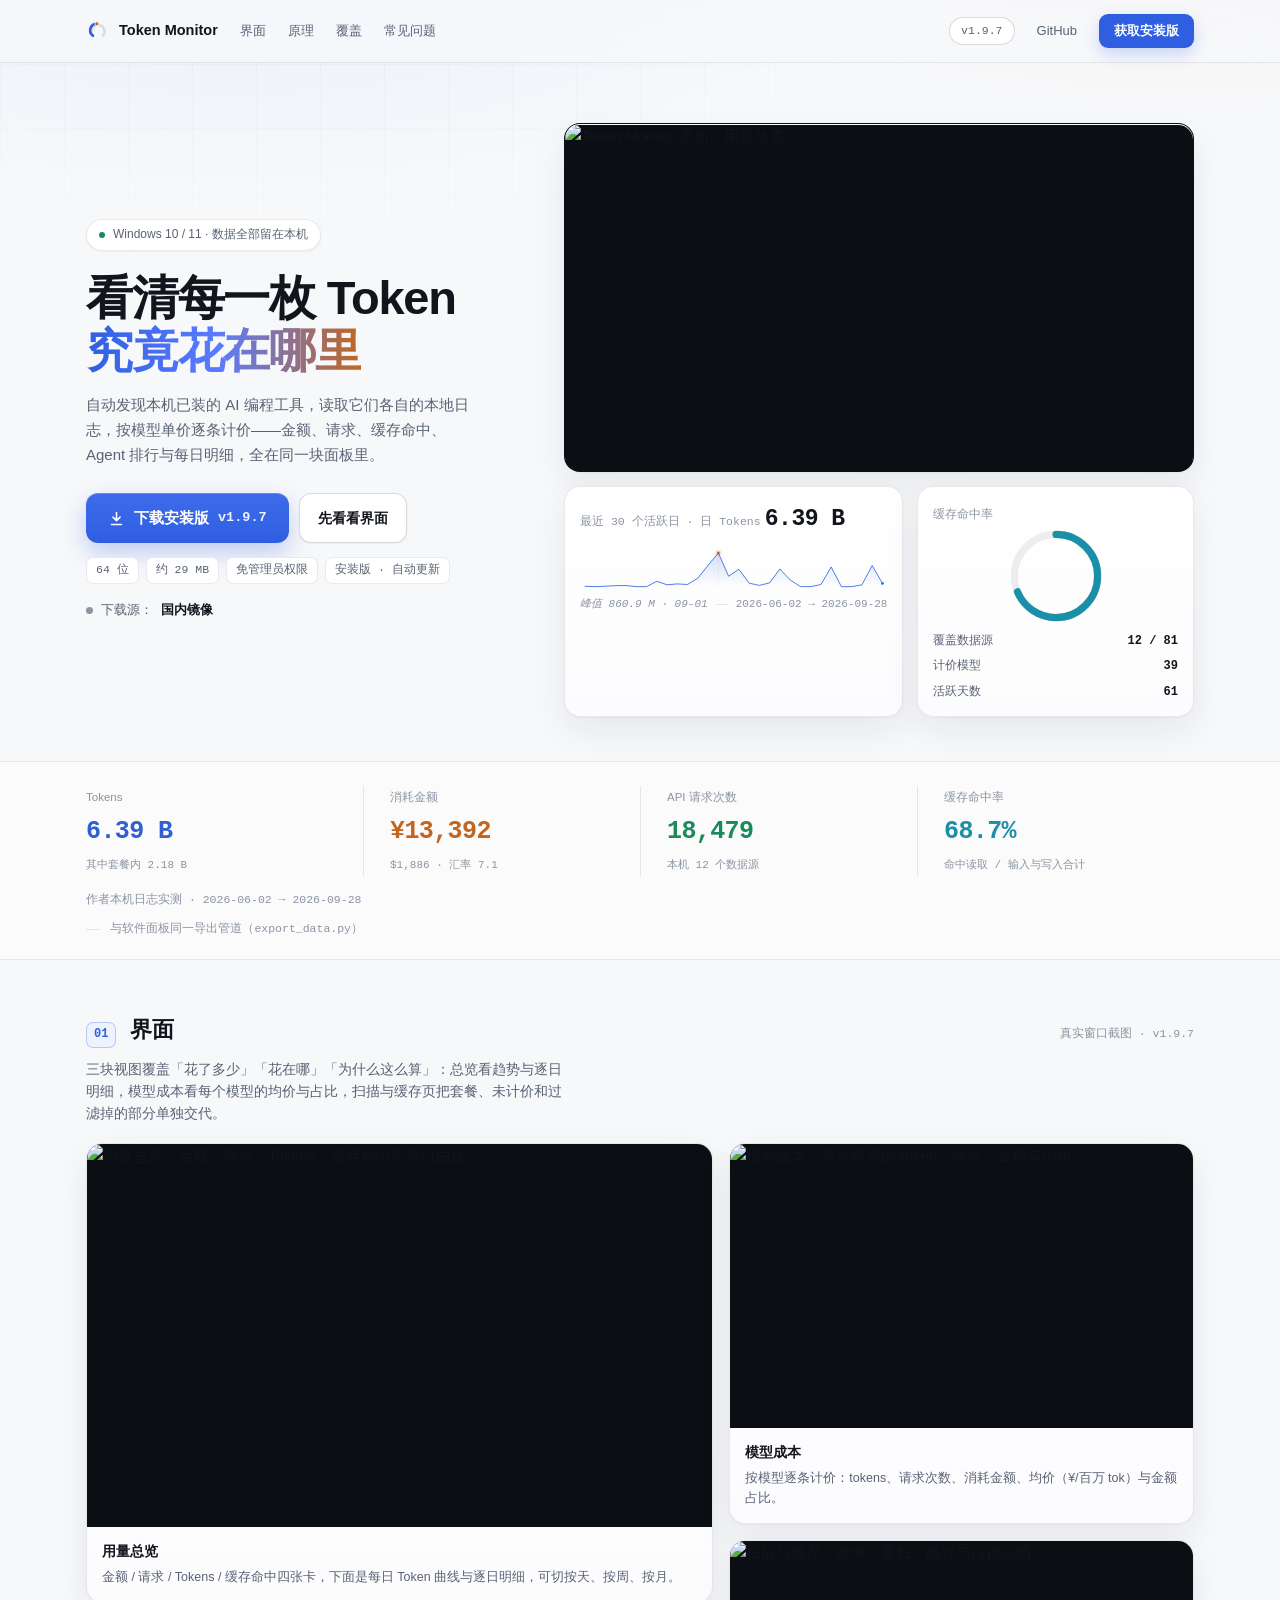
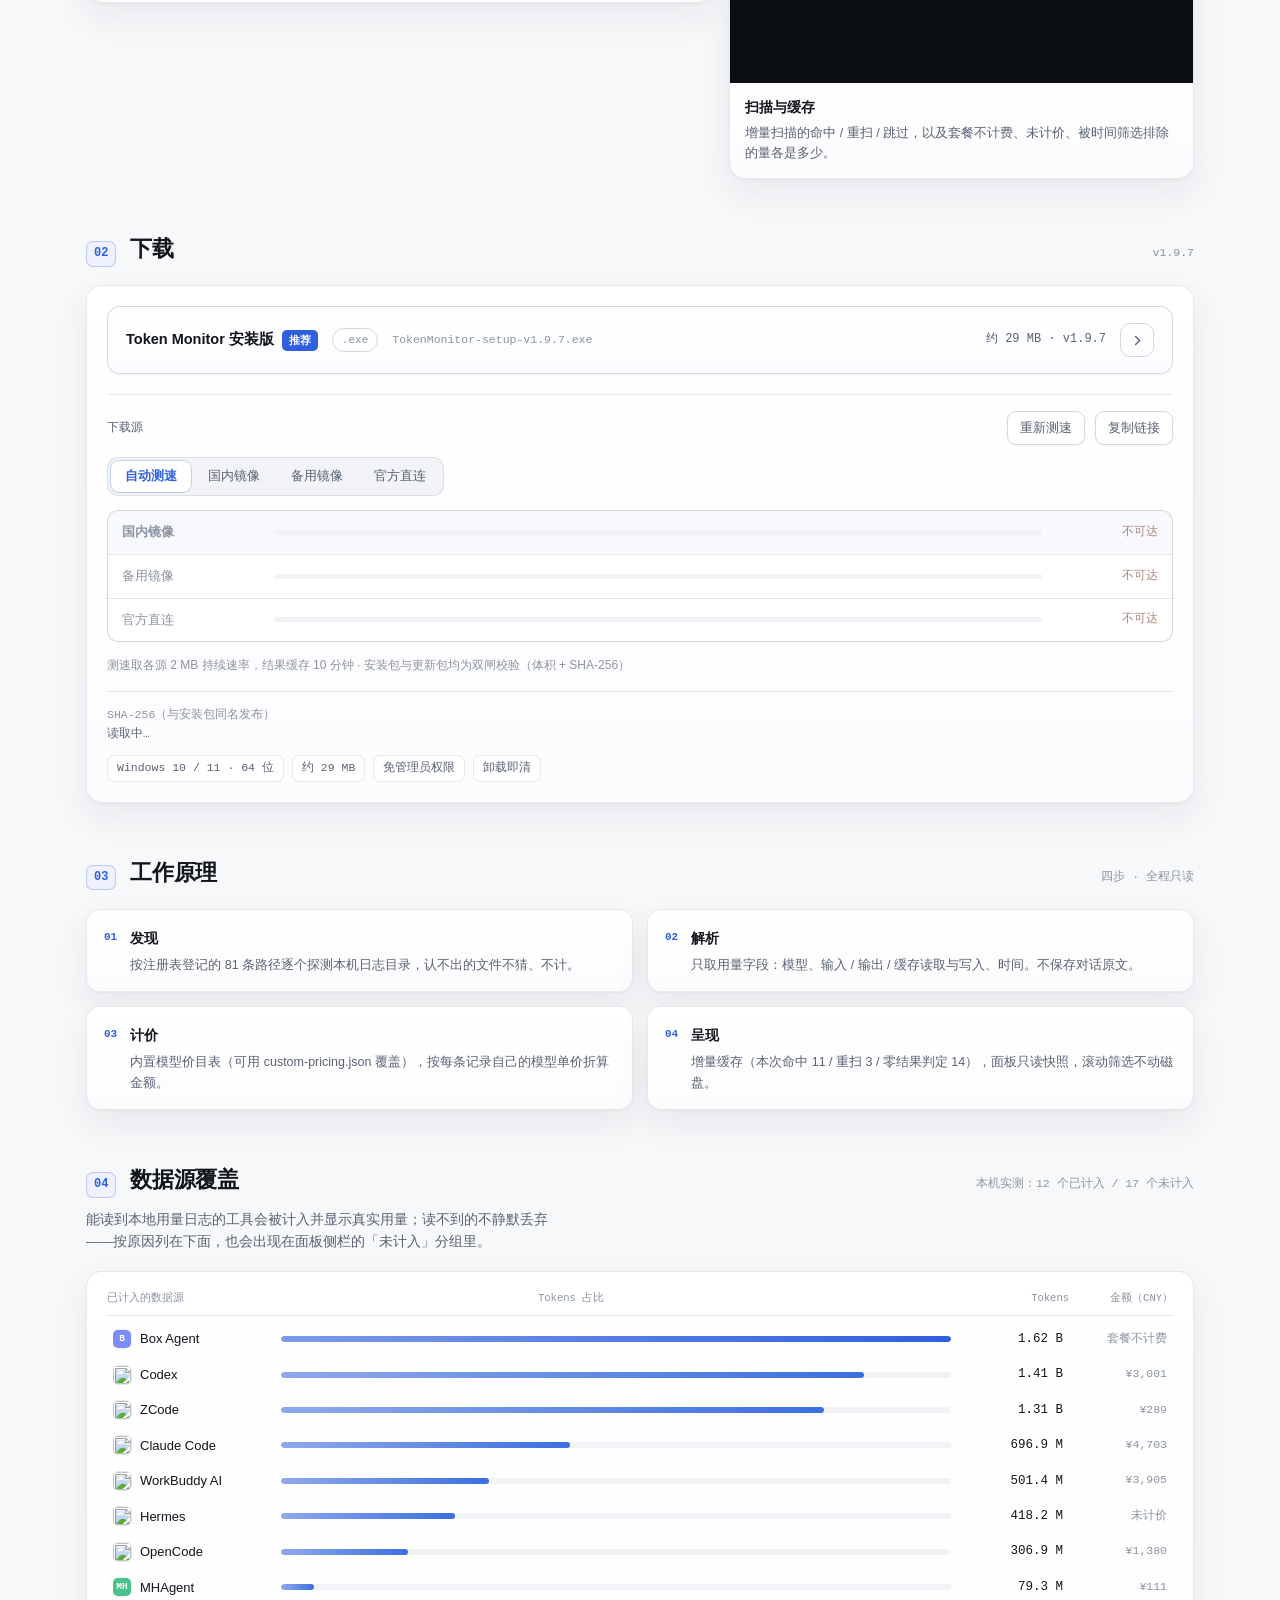
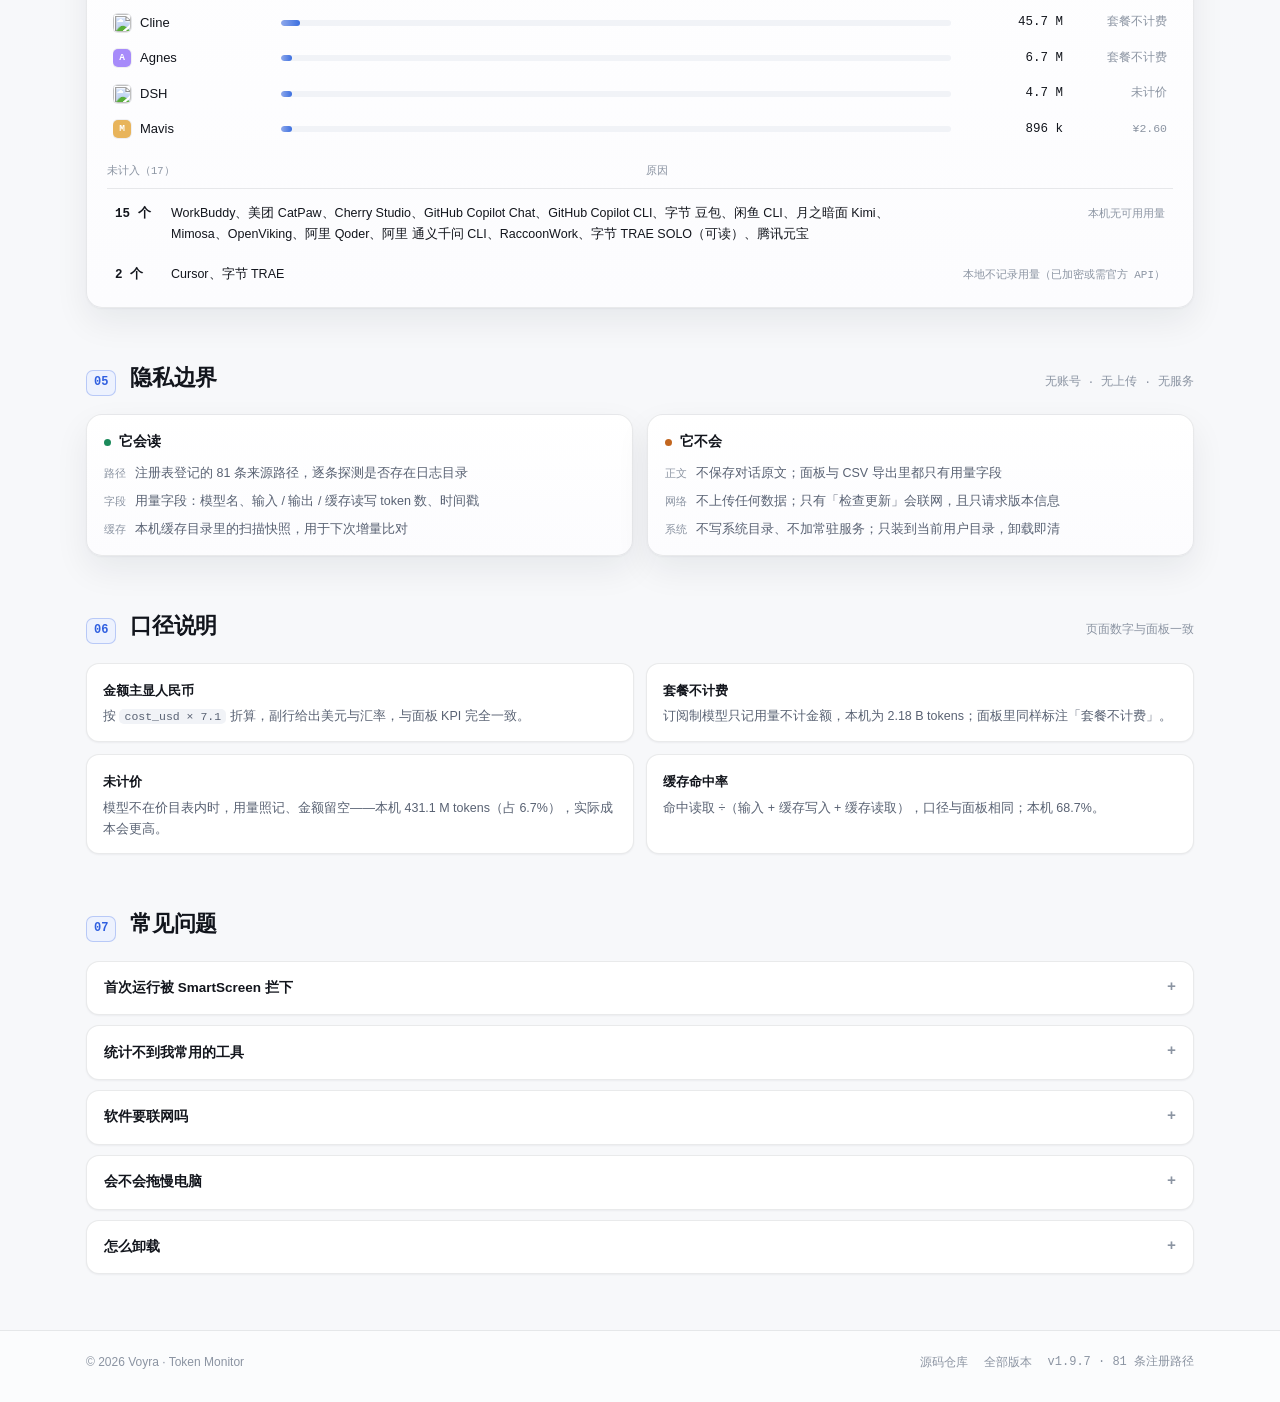
==== commit 7791d0ee: "site: 下载页转浅色并补齐内容（数据源真图标 / 界面导览 / 覆盖清单 / 口径说明）" ====
--- a/site/index.html
+++ b/site/index.html
@@ -4,262 +4,332 @@
 <meta charset="utf-8">
 <meta name="viewport" content="width=device-width,initial-scale=1,viewport-fit=cover">
 <title>Token Monitor —— 本机 AI 用量看板 · Voyra</title>
-<meta name="description" content="自动发现本机已装的 AI 编程工具，读取本地日志并按模型单价逐条计价。Windows 10 / 11，数据不出本机。">
-<meta name="theme-color" content="#08090C">
-<link rel="icon" href="/token-monitor/favicon.png?v=4">
+<meta name="description" content="自动发现本机已装的 AI 编程工具，读取本地日志并按模型单价逐条计价。Windows 10 / 11，数据全部留在本机。">
+<meta name="theme-color" content="#F7F8FA">
+<link rel="icon" href="/token-monitor/favicon.png?v=5">
 <style>
 :root{
-  --bg:#08090C;--panel-a:#10141B;--panel-b:#0C0F14;--panel-hi:#141922;
-  --line:rgba(255,255,255,.07);--line2:rgba(255,255,255,.13);
-  --txt:#EDEFF2;--sub:#9BA3AE;--dim:#6C7581;
-  --m-token:#6C9BFF;--m-cost:#FFA05F;--m-req:#4AC08A;--m-cache:#5CC8DE;--bd:#3F73F5;
+  --bg:#F7F8FA;--card:#FFFFFF;--card2:#FCFCFE;--sunk:#F1F3F7;
+  --line:rgba(16,24,40,.09);--line2:rgba(16,24,40,.16);
+  --txt:#12151C;--sub:#596273;--dim:#8B94A2;
+  --blue:#2F5FE0;--blue-d:#2550C4;--blue-soft:#EDF2FE;
+  --t-token:#2F5FD0;--t-cost:#C2661F;--t-req:#1B8A5B;--t-cache:#1B8FA8;
   --mono:ui-monospace,"Cascadia Mono",Consolas,"Microsoft YaHei UI",monospace;
-  --inset:inset 0 1px 0 rgba(255,255,255,.05);
-  --glow:0 22px 54px rgba(0,0,0,.42);
+  --sh-1:0 1px 2px rgba(16,24,40,.05);
+  --sh-2:0 1px 2px rgba(16,24,40,.04),0 14px 34px rgba(16,24,40,.07);
+  --gloss:inset 0 1px 0 #fff;
+  --r:16px;
 }
 *{box-sizing:border-box;margin:0;padding:0}
-html{color-scheme:dark;scroll-behavior:smooth}
-body{background:var(--bg);color:var(--txt);font:15px/1.65 "Segoe UI","Microsoft YaHei UI",-apple-system,sans-serif;
+html{color-scheme:light;scroll-behavior:smooth}
+body{background:var(--bg);color:var(--txt);
+  font:15px/1.65 "Segoe UI","Microsoft YaHei UI",-apple-system,sans-serif;
   -webkit-font-smoothing:antialiased;text-rendering:optimizeLegibility;
   background-image:
-    radial-gradient(1100px 520px at 16% -14%,rgba(108,155,255,.13),transparent 62%),
-    radial-gradient(820px 440px at 95% -18%,rgba(255,160,95,.075),transparent 60%),
-    radial-gradient(940px 620px at 58% 116%,rgba(92,200,222,.05),transparent 62%);
+    radial-gradient(1100px 480px at 18% -12%,rgba(96,132,255,.10),transparent 62%),
+    radial-gradient(820px 420px at 92% -16%,rgba(255,168,96,.10),transparent 60%);
   background-attachment:fixed}
-/* 顶部淡出网格，只在首屏可见 —— 呼应软件里的量表刻度质感 */
-body::before{content:"";position:fixed;inset:0;z-index:-1;pointer-events:none;
-  background-image:linear-gradient(rgba(255,255,255,.03) 1px,transparent 1px),
-    linear-gradient(90deg,rgba(255,255,255,.03) 1px,transparent 1px);
+/* 顶部淡出的工程网格：呼应软件里的量表刻度 */
+body::before{content:"";position:fixed;inset:0;z-index:0;pointer-events:none;
+  background-image:linear-gradient(rgba(16,24,40,.035) 1px,transparent 1px),
+    linear-gradient(90deg,rgba(16,24,40,.035) 1px,transparent 1px);
   background-size:64px 64px;
-  -webkit-mask-image:radial-gradient(1000px 560px at 26% -6%,#000,transparent 74%);
-  mask-image:radial-gradient(1000px 560px at 26% -6%,#000,transparent 74%)}
+  -webkit-mask-image:radial-gradient(1100px 560px at 24% -8%,#000,transparent 72%);
+  mask-image:radial-gradient(1100px 560px at 24% -8%,#000,transparent 72%)}
+main,nav,footer{position:relative;z-index:1}
 a{color:inherit;text-decoration:none}
 b,strong{font-weight:650}
-/* 锚点跳转不被吸顶导航压住 */
-#top,#sources,#download{scroll-margin-top:76px}
+#top,#shots,#download,#how,#cover,#privacy,#spec,#faq{scroll-margin-top:78px}
+.wrap{max-width:1180px;margin:0 auto;padding:0 36px}
 .num{font-variant-numeric:tabular-nums;font-feature-settings:"tnum" 1}
-.wrap{max-width:1200px;margin:0 auto;padding:0 38px}
-/* ── 入场：淡入上浮，滚动到视口再触发 ── */
-.rv{opacity:0;transform:translateY(15px);transition:opacity .55s ease,transform .55s cubic-bezier(.22,.61,.36,1)}
+/* 入场 */
+.rv{opacity:0;transform:translateY(14px);transition:opacity .55s ease,transform .55s cubic-bezier(.22,.61,.36,1)}
 .rv.in{opacity:1;transform:none}
 @media print{.rv{opacity:1;transform:none}}
 @media (prefers-reduced-motion:reduce){html{scroll-behavior:auto}.rv{opacity:1;transform:none;transition:none}}
-/* ── 面板通用材质 ── */
-.panel{background:linear-gradient(180deg,var(--panel-a),var(--panel-b));border:1px solid var(--line);
-  border-radius:15px;box-shadow:var(--glow),var(--inset)}
-.hd{display:flex;align-items:baseline;gap:12px}
-.hd h2{font-size:19px;font-weight:680;letter-spacing:-.2px}
-.hd .note{font-size:11.5px;color:var(--dim);font-family:var(--mono);white-space:nowrap}
-.hd .sp{flex:1}
-/* ── 顶栏 ── */
-.nav{position:sticky;top:0;z-index:40;background:rgba(8,9,12,.82);backdrop-filter:blur(16px) saturate(140%);
-  border-bottom:1px solid var(--line)}
-.nav::after{content:"";position:absolute;left:0;bottom:-1px;height:1px;width:var(--sp,0%);
-  background:linear-gradient(90deg,var(--m-token),var(--m-cost));transition:width .1s linear}
-.nav .wrap{height:60px;display:flex;align-items:center;gap:24px}
-.brand{display:flex;align-items:center;gap:10px;font-weight:660;font-size:14.5px;letter-spacing:.1px}
-.ico{width:23px;height:23px;flex:none}
+/* 卡片 */
+.card,.panel{background:linear-gradient(180deg,var(--card),var(--card2));border:1px solid var(--line);
+  border-radius:var(--r);box-shadow:var(--sh-2),var(--gloss)}
+/* 顶栏 */
+.nav{position:sticky;top:0;z-index:40;background:rgba(247,248,250,.82);
+  backdrop-filter:blur(16px) saturate(150%);border-bottom:1px solid var(--line)}
+.nav::after{content:"";position:absolute;left:0;bottom:-1px;height:2px;width:var(--sp,0%);
+  background:linear-gradient(90deg,var(--blue),var(--t-cost));opacity:.85;transition:width .1s linear}
+.nav .wrap{height:62px;display:flex;align-items:center;gap:22px}
+.brand{display:flex;align-items:center;gap:9px;font-weight:660;font-size:14.5px;white-space:nowrap}
+.brand svg{width:24px;height:24px;flex:none}
 .nav .lk{color:var(--sub);font-size:13px;transition:color .15s}
 .nav .lk:hover{color:var(--txt)}
 .nav .sp{flex:1}
-.pill{font-size:11.5px;color:var(--dim);border:1px solid var(--line2);border-radius:999px;padding:4px 11px;font-family:var(--mono)}
-.btn-sm{height:32px;padding:0 14px;border-radius:9px;background:var(--bd);color:#fff;font-size:12.5px;font-weight:650;
-  display:inline-flex;align-items:center;gap:6px;transition:transform .14s ease,box-shadow .14s ease,background .14s ease;
-  box-shadow:0 8px 22px rgba(63,115,245,.28)}
-.btn-sm:hover{background:#4F80FF;transform:translateY(-1px);box-shadow:0 12px 28px rgba(63,115,245,.38)}
-/* ── Hero ── */
-.hero .wrap{display:grid;grid-template-columns:minmax(360px,450px) minmax(0,1fr);gap:54px;align-items:center;
-  padding-top:66px;padding-bottom:52px}
-.eyebrow{display:inline-flex;align-items:center;gap:8px;font-size:12px;color:var(--sub);
-  border:1px solid var(--line2);border-radius:999px;padding:5px 12px;margin-bottom:22px;background:rgba(255,255,255,.02)}
-.eyebrow i{width:6px;height:6px;border-radius:50%;background:var(--m-req);box-shadow:0 0 0 3px rgba(74,192,138,.14)}
-h1{font-size:clamp(33px,3.9vw,49px);line-height:1.12;letter-spacing:-1.3px;font-weight:730}
-.hl{background:linear-gradient(92deg,#CFE0FF,#8FB2FF 46%,#FFC79E);-webkit-background-clip:text;background-clip:text;
+.pill{font-size:11.5px;color:var(--sub);border:1px solid var(--line2);border-radius:999px;padding:4px 11px;
+  font-family:var(--mono);background:#fff}
+.btn-sm{height:34px;padding:0 15px;border-radius:9px;background:var(--blue);color:#fff;font-size:12.5px;font-weight:650;
+  display:inline-flex;align-items:center;gap:6px;box-shadow:0 6px 16px rgba(47,95,224,.24);
+  transition:transform .14s,box-shadow .14s,background .14s}
+.btn-sm:hover{background:var(--blue-d);transform:translateY(-1px);box-shadow:0 10px 24px rgba(47,95,224,.32)}
+/* Hero */
+.hero .wrap{display:grid;grid-template-columns:minmax(340px,430px) minmax(0,1fr);gap:48px;
+  padding-top:60px;padding-bottom:44px;align-items:center}
+.kicker{display:inline-flex;align-items:center;gap:8px;font-size:12px;color:var(--sub);background:#fff;
+  border:1px solid var(--line);border-radius:999px;padding:5px 12px;margin-bottom:20px;box-shadow:var(--sh-1)}
+.kicker i{width:6px;height:6px;border-radius:50%;background:var(--t-req)}
+h1{font-size:clamp(32px,3.7vw,47px);line-height:1.13;letter-spacing:-1.2px;font-weight:730}
+.hl{background:linear-gradient(92deg,#2F5FE0,#5B7BFF 48%,#C2661F);-webkit-background-clip:text;background-clip:text;
   color:transparent}
-.lead{color:var(--sub);font-size:15px;margin-top:18px;max-width:46ch}
-.cta{margin-top:28px}
+.lead{color:var(--sub);font-size:15px;margin-top:16px;max-width:46ch}
+.cta{display:flex;gap:10px;align-items:center;margin-top:26px;flex-wrap:wrap}
 .btn-main{display:inline-flex;align-items:center;gap:9px;height:50px;padding:0 22px;border-radius:12px;
-  background:linear-gradient(180deg,#4F80FF,var(--bd));color:#fff;font-size:15px;font-weight:660;cursor:pointer;
-  transition:transform .14s ease,box-shadow .14s ease,filter .14s ease;
-  box-shadow:0 14px 34px rgba(63,115,245,.34),var(--inset)}
-.btn-main:hover{transform:translateY(-2px);filter:saturate(112%);box-shadow:0 20px 44px rgba(63,115,245,.44),var(--inset)}
-.btn-main:active{transform:translateY(0)}
+  background:linear-gradient(180deg,#3D6BEC,var(--blue));color:#fff;font-size:15px;font-weight:660;
+  box-shadow:0 10px 24px rgba(47,95,224,.28),inset 0 1px 0 rgba(255,255,255,.2);
+  transition:transform .14s,box-shadow .14s,filter .14s}
+.btn-main:hover{transform:translateY(-2px);box-shadow:0 16px 34px rgba(47,95,224,.34),inset 0 1px 0 rgba(255,255,255,.2)}
 .btn-main svg{width:17px;height:17px}
-.btn-main b{font-weight:650;font-family:var(--mono);font-size:13.5px;opacity:.92}
+.btn-main b{font-family:var(--mono);font-size:13.5px;font-weight:650;opacity:.92}
 .btn-main.busy{opacity:.62;pointer-events:none}
-.badges{display:flex;gap:8px;margin-top:14px;flex-wrap:wrap}
-.badge{font-size:11.5px;color:var(--dim);font-family:var(--mono);border:1px solid var(--line);
-  border-radius:7px;padding:3px 9px;background:rgba(255,255,255,.02)}
-.src-status{margin-top:16px;font-size:12.5px;color:var(--sub);display:flex;align-items:center;gap:8px;min-height:20px}
-.src-status b{color:var(--txt);font-weight:600}
+.btn-ghost{height:50px;padding:0 18px;border-radius:12px;border:1px solid var(--line2);background:#fff;color:var(--txt);
+  font-size:14px;font-weight:600;display:inline-flex;align-items:center;box-shadow:var(--sh-1);
+  transition:transform .14s,box-shadow .14s}
+.btn-ghost:hover{transform:translateY(-2px);box-shadow:var(--sh-2)}
+.chips{display:flex;gap:7px;margin-top:14px;flex-wrap:wrap}
+.chip{font-size:11.5px;color:var(--sub);font-family:var(--mono);border:1px solid var(--line);border-radius:7px;
+  padding:3px 9px;background:#fff}
+.srcStatus{margin-top:16px;font-size:12.5px;color:var(--sub);display:flex;align-items:center;gap:8px;min-height:20px}
+.srcStatus b{color:var(--txt)}
 .dot{width:7px;height:7px;border-radius:50%;background:var(--dim);flex:none}
-.dot.ok{background:var(--m-req);box-shadow:0 0 0 3px rgba(74,192,138,.13)}
-.dot.wait{background:var(--m-token);animation:blink 1.05s ease-in-out infinite}
-@keyframes blink{50%{opacity:.22}}
-/* ── Hero 右侧：真实窗口截图 + 下方趋势卡 ── */
-.stage{position:relative}
-.stage::after{content:"";position:absolute;inset:8% 4% -10% 4%;z-index:-1;border-radius:26px;
-  background:radial-gradient(60% 60% at 50% 40%,rgba(108,155,255,.20),transparent 70%);filter:blur(26px)}
-.win{overflow:hidden;border-radius:15px;border:1px solid var(--line2);
-  background:#0A0D11;box-shadow:0 44px 96px rgba(0,0,0,.62),var(--inset)}
-.win img{display:block;width:100%;height:auto}
-.trend{margin-top:16px;padding:14px 16px 12px}
-.tr-hd{display:flex;align-items:center;gap:10px}
-.tr-hd .lab{font-size:11.5px;color:var(--sub);font-family:var(--mono)}
-.tr-hd .sp{flex:1}
-.tr-hd b{font-size:12.5px;color:#BFD4FF;font-family:var(--mono);font-weight:650;font-variant-numeric:tabular-nums}
-.spark{display:block;width:100%;height:auto;margin:9px 0 7px}
-.tr-ft{display:flex;align-items:center;gap:10px;font-size:11px;color:var(--dim);font-family:var(--mono);
-  font-variant-numeric:tabular-nums;white-space:nowrap}
-.tr-ft em{font-style:normal;color:var(--m-cost)}
-.tr-ft .ln{flex:1;height:1px;background:var(--line);min-width:16px}
-/* ── 指标条 ── */
-.mrow{border-top:1px solid var(--line);border-bottom:1px solid var(--line);padding:26px 0 24px}
-.mrow .wrap{display:grid;grid-template-columns:repeat(4,minmax(0,1fr));gap:0}
+.dot.ok{background:var(--t-req)}
+.dot.wait{background:var(--blue);animation:blink 1.05s ease-in-out infinite}
+@keyframes blink{50%{opacity:.25}}
+/* Bento（首屏右侧） */
+.bento{display:grid;grid-template-columns:1fr 1fr;gap:14px}
+.bento .shot{grid-column:1/-1;overflow:hidden;padding:0;background:#0B0E12;border-color:rgba(16,24,40,.2)}
+.bento .shot img{display:block;width:100%;height:auto}
+.bcell{padding:14px 15px 13px}
+.bcell .bl{font-size:11.5px;color:var(--dim);font-family:var(--mono)}
+.bcell .bv{font-size:23px;font-weight:650;font-family:var(--mono);letter-spacing:-.5px;margin-top:4px}
+.spark{display:block;width:100%;height:auto;margin:9px 0 4px}
+.bfoot{display:flex;align-items:center;gap:8px;font-size:11px;color:var(--dim);font-family:var(--mono);white-space:nowrap}
+.bfoot .ln{flex:1;height:1px;background:var(--line);min-width:12px}
+.ring{display:block;width:96px;height:96px;margin:2px auto 4px}
+.ring .val{transition:stroke-dashoffset 1.15s cubic-bezier(.22,.61,.36,1)}
+.rv.in .ring .val{stroke-dashoffset:var(--off)}
+.blist{display:grid;gap:6px;margin-top:8px}
+.blist div{display:flex;justify-content:space-between;font-size:12px;color:var(--sub);font-family:var(--mono)}
+.blist b{color:var(--txt);font-weight:650}
+/* 指标条 */
+.mrow{border-top:1px solid var(--line);border-bottom:1px solid var(--line);background:rgba(255,255,255,.5);
+  padding:24px 0 20px}
+.mrow .wrap{display:grid;grid-template-columns:repeat(4,minmax(0,1fr))}
 .mt{padding:2px 26px;border-left:1px solid var(--line);min-width:0}
 .mt:first-child{border-left:0;padding-left:0}
-.mt .lab{display:block;font-size:11.5px;color:var(--dim);letter-spacing:.2px}
+.mt .lab{display:block;font-size:11.5px;color:var(--dim)}
 .mt .v{display:block;font-family:var(--mono);font-variant-numeric:tabular-nums;font-size:25px;font-weight:650;
-  letter-spacing:-.6px;margin-top:5px}
-.mt .msub{display:block;font-size:11px;color:var(--dim);font-family:var(--mono);margin-top:5px;
+  letter-spacing:-.6px;margin-top:4px}
+.t-token .v{color:var(--t-token)}.t-cost .v{color:var(--t-cost)}
+.t-req .v{color:var(--t-req)}.t-cache .v{color:var(--t-cache)}
+.mt .msub{display:block;font-size:11px;color:var(--dim);font-family:var(--mono);margin-top:4px;
   white-space:nowrap;overflow:hidden;text-overflow:ellipsis}
-.ok-token .v{color:#BFD4FF}
-.ok-cost .v{color:#FFC79E}
-.ok-req .v{color:#8FDDB4}
-.ok-cache .v{color:#9ADDEE}
-.mcap{display:flex;align-items:center;gap:9px;margin-top:16px;font-size:11.5px;color:var(--dim);font-family:var(--mono)}
+.mcap{display:flex;align-items:center;gap:10px;margin-top:15px;font-size:11.5px;color:var(--dim);
+  font-family:var(--mono);font-variant-numeric:tabular-nums;flex-wrap:wrap}
 .mcap span{white-space:nowrap}
-.mcap .ln{flex:1;height:1px;background:var(--line)}
-/* ── 数据源排行 ── */
-.srcs{padding:52px 0 6px}
-.srcs .panel{padding:20px 22px 14px}
+.mcap .ln{flex:1;height:1px;background:var(--line);min-width:14px}
+/* 分节导轨 */
+section{padding:52px 0 0}
+.shead{display:flex;align-items:baseline;gap:14px;margin-bottom:18px}
+.shead .no{font-family:var(--mono);font-size:12px;color:var(--blue);font-weight:650;
+  border:1px solid rgba(47,95,224,.28);background:var(--blue-soft);border-radius:7px;padding:2px 7px}
+.shead h2{font-size:22px;font-weight:690;letter-spacing:-.4px}
+.shead .note{font-size:11.5px;color:var(--dim);font-family:var(--mono)}
+.shead .sp{flex:1}
+.sec-sub{color:var(--sub);font-size:13.5px;margin:-8px 0 18px;max-width:64ch}
+/* 界面导览 */
+.gal{display:grid;grid-template-columns:1.35fr 1fr;gap:16px;align-items:start}
+.gcard{padding:0;overflow:hidden;display:flex;flex-direction:column}
+.gcard img{display:block;width:100%;height:auto;border-bottom:1px solid var(--line);background:#0B0E12}
+.gcap{padding:12px 15px 14px}
+.gcap b{font-size:13.5px;font-weight:650}
+.gcap p{color:var(--sub);font-size:12.5px;margin-top:3px}
+.gcol{display:grid;gap:16px;align-content:start}
+/* 排行 */
+.panel{padding:18px 20px 12px}
 .srchead{display:flex;gap:12px;font-size:10.5px;color:var(--dim);font-family:var(--mono);
-  padding:0 0 9px;border-bottom:1px solid var(--line);margin-bottom:6px}
+  padding:0 0 8px;border-bottom:1px solid var(--line);margin-bottom:5px}
 .srchead .a{flex:1;min-width:0}
-.srchead .b{width:104px;text-align:right}
-.srchead .c{width:94px;text-align:right}
-.src{display:flex;align-items:center;gap:12px;padding:7px 6px;border-radius:9px;list-style:none;
-  transition:background .14s ease}
-.src:hover{background:rgba(255,255,255,.032)}
-.src .nm{width:132px;flex:none;font-size:13px;color:var(--txt);white-space:nowrap;overflow:hidden;text-overflow:ellipsis}
-.src .track{flex:1;min-width:0;height:6px;border-radius:999px;background:rgba(255,255,255,.05);overflow:hidden;
-  box-shadow:inset 0 1px 1px rgba(0,0,0,.4)}
+.srchead .b{width:100px;text-align:right}
+.srchead .c{width:92px;text-align:right}
+.src{display:flex;align-items:center;gap:12px;padding:7px 6px;border-radius:10px;list-style:none;
+  transition:background .14s}
+.src:hover{background:var(--sunk)}
+.src .nm{width:156px;flex:none;display:flex;align-items:center;gap:9px;font-size:13px;
+  white-space:nowrap;overflow:hidden}
+.src .ico-img{width:18px;height:18px;flex:none;border-radius:5px;background:#fff;
+  box-shadow:0 0 0 1px rgba(16,24,40,.10)}
+.src .ico-mono{width:18px;height:18px;flex:none;border-radius:5px;display:inline-flex;align-items:center;
+  justify-content:center;font:700 9.5px/1 var(--mono);color:#fff;background:var(--mc);
+  box-shadow:0 0 0 1px rgba(16,24,40,.06)}
+.src .track{flex:1;min-width:0;height:6px;border-radius:999px;background:var(--sunk);overflow:hidden}
 .src .track i{display:block;height:100%;border-radius:999px;
-  background:linear-gradient(90deg,rgba(108,155,255,.55),var(--m-token));
-  box-shadow:0 0 12px rgba(108,155,255,.4);transition:filter .14s}
-.src:hover .track i{filter:brightness(1.16)}
-.src:first-child .track i{background:linear-gradient(90deg,rgba(108,155,255,.6),#A9C6FF)}
-.src .tk{width:104px;flex:none;text-align:right;font-family:var(--mono);font-variant-numeric:tabular-nums;font-size:12.5px;color:#C8CFD8}
-.src .cq{width:94px;flex:none;text-align:right;font-family:var(--mono);font-size:11.5px;color:var(--dim)}
-/* ── 下载 ── */
-.dl{padding:46px 0 68px}
-.dl .panel{padding:22px}
-.dl-row{display:flex;align-items:center;gap:14px;border:1px solid var(--line);border-radius:12px;
-  background:linear-gradient(180deg,#131820,#0E1218);padding:17px 18px;margin-top:18px;cursor:pointer;
-  transition:border-color .16s,transform .16s,box-shadow .16s;box-shadow:var(--inset)}
-.dl-row:hover{border-color:rgba(108,155,255,.42);transform:translateY(-1px);box-shadow:0 14px 30px rgba(0,0,0,.4),var(--inset)}
+  background:linear-gradient(90deg,rgba(47,95,224,.5),#3B6FE0)}
+.src:hover .track i{filter:brightness(1.06)}
+.src:first-child .track i{background:linear-gradient(90deg,rgba(47,95,224,.6),#2F5FE0)}
+.src .tk{width:100px;flex:none;text-align:right;font-family:var(--mono);font-variant-numeric:tabular-nums;
+  font-size:12.5px;color:var(--txt)}
+.src .cq{width:92px;flex:none;text-align:right;font-family:var(--mono);font-size:11.5px;color:var(--dim)}
+/* 未计入 */
+.covlist{list-style:none;display:grid;gap:2px}
+.cov{display:flex;gap:12px;padding:9px 8px;border-radius:10px;font-size:12.5px;align-items:baseline}
+.cov:hover{background:var(--sunk)}
+.cov .cs{flex:none;width:44px;font-family:var(--mono);color:var(--txt);font-weight:650}
+.cov .cn{flex:1;color:var(--txt);min-width:0}
+.cov .cd{flex:none;width:210px;text-align:right;color:var(--dim);font-family:var(--mono);font-size:11px}
+/* 四步 */
+.steps{list-style:none;display:grid;grid-template-columns:repeat(2,minmax(0,1fr));gap:14px}
+.step{display:flex;gap:13px;padding:16px 17px;background:linear-gradient(180deg,var(--card),var(--card2));
+  border:1px solid var(--line);border-radius:14px;box-shadow:var(--sh-2),var(--gloss)}
+.step .sn{font-family:var(--mono);font-size:11px;color:var(--blue);font-weight:650;padding-top:2px}
+.step b{font-size:14px}
+.step p{color:var(--sub);font-size:12.5px;margin-top:4px}
+/* 隐私两栏 */
+.two{display:grid;grid-template-columns:1fr 1fr;gap:14px}
+.plist{padding:16px 17px}
+.plist h3{font-size:13.5px;font-weight:650;display:flex;align-items:center;gap:8px}
+.plist h3 i{width:7px;height:7px;border-radius:50%;flex:none}
+.plist.yes h3 i{background:var(--t-req)}.plist.no h3 i{background:var(--t-cost)}
+.plist ul{list-style:none;margin-top:10px;display:grid;gap:7px}
+.plist li{font-size:12.5px;color:var(--sub);display:flex;gap:9px;align-items:baseline}
+.plist li em{font-style:normal;font-family:var(--mono);color:var(--dim);flex:none;font-size:11px}
+/* 口径 */
+.specs{display:grid;grid-template-columns:repeat(2,minmax(0,1fr));gap:12px}
+.spec{padding:14px 16px;border:1px solid var(--line);border-radius:13px;background:#fff;box-shadow:var(--sh-1)}
+.spec b{font-size:13px}
+.spec p{color:var(--sub);font-size:12.5px;margin-top:4px}
+.spec code{font-family:var(--mono);font-size:11.5px;background:var(--sunk);border-radius:5px;padding:1px 5px}
+/* 下载 */
+.dlcard{padding:20px}
+.dl-row{display:flex;align-items:center;gap:14px;border:1px solid var(--line2);border-radius:13px;
+  background:linear-gradient(180deg,#fff,#FBFCFF);padding:16px 18px;cursor:pointer;box-shadow:var(--sh-1);
+  transition:border-color .16s,transform .16s,box-shadow .16s}
+.dl-row:hover{border-color:rgba(47,95,224,.45);transform:translateY(-1px);box-shadow:var(--sh-2)}
 .dl-row .nm{font-size:14.5px;font-weight:650;display:flex;align-items:center;gap:8px;white-space:nowrap}
-.tag{font-style:normal;font-size:10.5px;font-weight:700;color:#0B0D10;background:#9FD0FF;border-radius:5px;padding:1.5px 7px}
+.tag{font-style:normal;font-size:10.5px;font-weight:700;color:#fff;background:var(--blue);border-radius:5px;padding:1.5px 7px}
 .ext{font-family:var(--mono);font-size:11px;color:var(--dim);border:1px solid var(--line2);border-radius:999px;padding:2px 9px}
 .fn{color:var(--dim);font-size:11.5px;font-family:var(--mono);overflow:hidden;text-overflow:ellipsis;white-space:nowrap}
 .dl-row .sp{flex:1}
 .dl-row .meta{color:var(--sub);font-size:12px;font-family:var(--mono);font-variant-numeric:tabular-nums;white-space:nowrap}
 .go{width:34px;height:34px;border-radius:10px;border:1px solid var(--line2);display:flex;align-items:center;
   justify-content:center;color:var(--sub);flex:none;transition:background .16s,border-color .16s,color .16s}
-.dl-row:hover .go{background:var(--bd);border-color:var(--bd);color:#fff}
-.sub{margin-top:22px;padding-top:18px;border-top:1px solid var(--line)}
+.dl-row:hover .go{background:var(--blue);border-color:var(--blue);color:#fff}
+.sub{margin-top:20px;padding-top:16px;border-top:1px solid var(--line)}
 .sub-hd{display:flex;align-items:center;gap:10px;font-size:12px;color:var(--sub)}
 .sub-hd .sp{flex:1}
-.ghost{appearance:none;background:transparent;border:1px solid var(--line2);border-radius:8px;color:var(--sub);
-  font:12px/1 inherit;font-family:var(--mono);padding:6px 11px;cursor:pointer;transition:color .14s,border-color .14s,background .14s}
-.ghost:hover{color:var(--txt);border-color:rgba(255,255,255,.28);background:rgba(255,255,255,.04)}
-.seg{display:inline-flex;gap:3px;background:rgba(255,255,255,.04);border:1px solid var(--line);padding:3px;border-radius:11px}
-.seg button{appearance:none;border:0;background:transparent;color:var(--dim);font-size:12.5px;font-family:inherit;
-  padding:7px 14px;border-radius:8px;cursor:pointer;transition:background .15s,color .15s}
-.seg button:hover{color:var(--txt);background:rgba(255,255,255,.06)}
-.seg button.on{background:rgba(108,155,255,.16);color:#D7E4FF;box-shadow:inset 0 0 0 1px rgba(108,155,255,.3)}
-.spd{margin-top:14px;display:grid;gap:1px;background:var(--line);border:1px solid var(--line);border-radius:11px;overflow:hidden}
-.spd-row{display:flex;align-items:center;gap:12px;padding:10px 14px;background:#0D1116;font-size:12.5px;transition:background .14s}
-.spd-row:hover{background:#111620}
+.ghost{appearance:none;background:#fff;border:1px solid var(--line2);border-radius:9px;color:var(--sub);
+  font:12px/1 inherit;font-family:var(--mono);padding:7px 12px;cursor:pointer;box-shadow:var(--sh-1);
+  transition:color .14s,border-color .14s,background .14s}
+.ghost:hover{color:var(--txt);border-color:var(--line2);background:var(--sunk)}
+.seg{display:inline-flex;gap:3px;background:var(--sunk);border:1px solid var(--line);padding:3px;border-radius:11px}
+.seg button{appearance:none;border:0;background:transparent;color:var(--sub);font-size:12.5px;font-family:inherit;
+  padding:7px 14px;border-radius:8px;cursor:pointer;transition:background .15s,color .15s,box-shadow .15s}
+.seg button:hover{color:var(--txt)}
+.seg button.on{background:#fff;color:var(--blue);box-shadow:var(--sh-1),0 0 0 1px rgba(47,95,224,.22);font-weight:600}
+.spd{margin-top:14px;display:grid;gap:1px;background:var(--line);border:1px solid var(--line);border-radius:12px;
+  overflow:hidden}
+.spd-row{display:flex;align-items:center;gap:12px;padding:11px 14px;background:#fff;font-size:12.5px;
+  transition:background .14s}
+.spd-row:hover{background:#FBFCFE}
 .spd-row .sn{width:140px;flex:none;color:var(--sub);white-space:nowrap;display:flex;align-items:center;gap:7px}
-.spd-row .st{flex:1;min-width:0;height:5px;border-radius:999px;background:rgba(255,255,255,.05);overflow:hidden}
-.spd-row .st i{display:block;height:100%;border-radius:999px;background:linear-gradient(90deg,rgba(108,155,255,.4),var(--m-token));
+.spd-row .st{flex:1;min-width:0;height:5px;border-radius:999px;background:var(--sunk);overflow:hidden}
+.spd-row .st i{display:block;height:100%;border-radius:999px;background:linear-gradient(90deg,rgba(47,95,224,.45),#3B6FE0);
   transition:width .5s cubic-bezier(.22,.61,.36,1)}
-.spd-row .sv{width:104px;flex:none;text-align:right;font-family:var(--mono);font-variant-numeric:tabular-nums;font-size:11.5px;color:var(--dim)}
+.spd-row .sv{width:104px;flex:none;text-align:right;font-family:var(--mono);font-variant-numeric:tabular-nums;
+  font-size:11.5px;color:var(--dim)}
 .spd-row.fast .sn{color:var(--txt)}
-.spd-row.fast .st i{background:linear-gradient(90deg,rgba(74,192,138,.5),var(--m-req));box-shadow:0 0 10px rgba(74,192,138,.4)}
-.spd-row.fast .sv{color:#8FDDB4}
-.spd-row.picked{background:#121822}
-.spd-row.picked .sn{color:#D7E4FF}
-.spd-row .best{font-style:normal;font-size:10px;font-weight:700;color:#08090C;background:var(--m-req);
-  border-radius:5px;padding:1.5px 6px;letter-spacing:.2px}
+.spd-row.fast .st i{background:linear-gradient(90deg,rgba(27,138,91,.45),var(--t-req))}
+.spd-row.fast .sv{color:var(--t-req)}
+.spd-row.picked{background:#F7F9FF}
+.spd-row.picked .sn{color:var(--blue);font-weight:600}
+.spd-row .best{font-style:normal;font-size:10px;font-weight:700;color:#fff;background:var(--t-req);border-radius:5px;padding:1.5px 6px}
 .spd-row.dead .sn{color:var(--dim)}
-.spd-row.dead .sv{color:#8A6A5F}
-.hint{color:var(--dim);font-size:12px;margin-top:16px;line-height:1.6}
-footer{border-top:1px solid var(--line);padding:24px 0 32px;color:var(--dim);font-size:12px}
-footer .wrap{display:flex;align-items:center;gap:18px;flex-wrap:wrap}
-footer .brand{font-size:13px}
+.spd-row.dead .sv{color:#A8877A}
+.hint{color:var(--dim);font-size:12px;margin-top:14px;line-height:1.6}
+.sumbar{display:grid;gap:12px;margin-top:16px;padding-top:14px;border-top:1px solid var(--line)}
+.sumbar .k{font-size:11.5px;color:var(--dim);font-family:var(--mono)}
+.shahash{font-family:var(--mono);font-size:11.5px;color:var(--sub);word-break:break-all;line-height:1.5}
+.reqs{display:flex;gap:8px;flex-wrap:wrap;align-items:center}
+.req{font-size:11.5px;color:var(--sub);font-family:var(--mono);border:1px solid var(--line);border-radius:7px;
+  padding:3px 9px;background:#fff}
+/* FAQ */
+.qa{border:1px solid var(--line);border-radius:13px;background:#fff;box-shadow:var(--sh-1);margin-bottom:10px;
+  overflow:hidden}
+.qa summary{cursor:pointer;padding:14px 17px;font-size:13.5px;font-weight:600;list-style:none;display:flex;
+  align-items:center;gap:10px}
+.qa summary::-webkit-details-marker{display:none}
+.qa summary::after{content:"+";margin-left:auto;color:var(--dim);font-family:var(--mono);font-size:15px;
+  transition:transform .18s}
+.qa[open] summary::after{content:"−";color:var(--blue)}
+.qa p{color:var(--sub);font-size:12.5px;padding:0 17px 15px;border-top:1px solid var(--line);margin-top:0;padding-top:12px}
+footer{border-top:1px solid var(--line);margin-top:56px;padding:22px 0 30px;color:var(--dim);font-size:12px;
+  background:rgba(255,255,255,.5)}
+footer .wrap{display:flex;align-items:center;gap:16px;flex-wrap:wrap}
+footer .sp{flex:1}
 footer a:hover{color:var(--txt)}
-footer .sp{flex:1}
-@media (max-width:960px){
+footer .mono{font-family:var(--mono);font-variant-numeric:tabular-nums}
+@media (max-width:980px){
   .wrap{padding:0 20px}
-  .nav .wrap{height:54px;gap:12px}
-  .brand{font-size:13.5px;white-space:nowrap}
-  .brand .ico{width:19px;height:19px}
+  .nav .wrap{height:56px;gap:12px}
   .nav .lk.sec{display:none}
-  .nav .lk{white-space:nowrap}
-  .pill{font-size:11px;padding:3px 9px}
-  .btn-sm{height:34px;padding:0 13px;white-space:nowrap}
-  .hero .wrap{grid-template-columns:1fr;gap:40px;padding-top:34px;padding-bottom:34px}
-  .stage{order:2;margin-bottom:6px}
-  .trend{margin-top:14px;padding:13px 14px 11px}
-  h1{letter-spacing:-.8px}
-  .lead{font-size:14px}
-  .btn-main{width:100%;justify-content:center;min-height:48px}
+  .brand{font-size:13.5px}
+  .hero .wrap{grid-template-columns:1fr;gap:34px;padding-top:32px;padding-bottom:32px}
+  .bento{order:2}
+  .btn-main,.btn-ghost{width:100%;justify-content:center}
   .mrow .wrap{grid-template-columns:repeat(2,minmax(0,1fr));gap:18px 0}
   .mt{padding:0 18px;min-width:0}
-  .mt:nth-child(3){border-left:0;padding-left:0}
   .mt:nth-child(odd){border-left:0;padding-left:0}
-  .srcs,.dl{padding-top:38px}
-  .src .nm{width:104px;font-size:12.5px}
+  .gal{grid-template-columns:1fr}
+  .steps,.two,.specs{grid-template-columns:1fr}
+  .mcap span{white-space:normal}
+  .mcap .ln{display:none}
+  .dl-row{flex-wrap:wrap;gap:10px}
+  .dl-row .fn{width:100%;order:5}
+  .src .nm{width:120px;font-size:12.5px}
   .src .tk{width:78px;font-size:12px}
-  .src .cq{width:70px;font-size:11px}
-  .srchead .b{width:78px}
-  .srchead .c{width:70px}
-  .dl .wrap{padding-bottom:52px}
-  .dl-row{flex-wrap:wrap;gap:10px}
-  .fn{width:100%;order:5}
+  .src .cq{width:74px;font-size:11px}
+  .srchead .b{width:78px}.srchead .c{width:74px}
+  .cov .cd{width:auto;text-align:left}
+  .cov{flex-wrap:wrap;gap:6px 12px}
+  .cov .cs{width:auto}
   .sub{display:flex;flex-wrap:wrap;align-items:center;gap:10px}
   .sub-hd{width:100%}
-  .hint{order:5;width:100%}
   .seg{display:flex;width:100%;gap:4px;order:3}
   .seg button{flex:1 1 0;min-width:0;padding:9px 4px;font-size:13px;min-height:42px}
   .spd{width:100%;order:4}
-  .spd-row .sn{width:84px}
-}
-/* ── 窄屏：排行行改为「名称+数值 / 整行条形」两行制，条形才有可读长度 ── */
+  .hint{order:5;width:100%}
+  .sumbar{grid-template-columns:1fr}
+}
 @media (max-width:520px){
-  .hd{flex-wrap:wrap;gap:6px 12px}
-  .hd .leg{display:none}
+  .shead{flex-wrap:wrap;gap:8px 12px}
+  .shead .note{display:none}
+  .nav .lk{display:none}
+  .nav .wrap{gap:10px}
+  .brand{font-size:13px}
+  .brand svg{width:21px;height:21px}
+  .pill{font-size:11px;padding:3px 9px}
+  .btn-sm{white-space:nowrap;padding:0 13px;font-size:12px}
   .srchead{display:none}
-  .src{flex-wrap:wrap;row-gap:8px;padding:10px 8px}
+  .src{flex-wrap:wrap;row-gap:8px;padding:10px 6px}
   .src .nm{width:auto;flex:1 1 auto}
   .src .tk{width:auto}
   .src .cq{width:auto;flex:0 0 92px}
   .src .track{order:9;flex:1 0 100%}
   .spd-row .sn{width:104px}
   .spd-row .sv{width:84px;font-size:11px}
-  .srcs .panel{padding:16px 14px 10px}
-}
-/* ── 触屏：触控下限 44px，隐藏行内悬停依赖 ── */
+  .panel{padding:14px 14px 10px}
+  .bento{grid-template-columns:1fr}
+}
 @media (pointer:coarse){
   .btn-sm{height:40px;padding:0 16px}
   .seg button{min-height:44px}
+  .ghost{padding:10px 14px;min-height:44px}
   .dl-row{padding:18px}
-  .ghost{padding:10px 14px;min-height:44px}
-  .src:hover{background:none}
-  .spd-row{padding:12px 14px}
-  .spd-row .sn{width:120px}
+  .src:hover,.cov:hover,.spd-row:hover{background:none}
 }
 </style>
 <noscript><style>.rv{opacity:1;transform:none}</style></noscript>
@@ -268,10 +338,12 @@
 
 <nav class="nav"><div class="wrap">
   <a class="brand" href="/token-monitor/">
-    <svg class="ico" viewBox="0 0 24 24" aria-hidden="true"><path d="M6.94 16.69 A6.56 6.56 0 1 1 17.06 16.69" fill="none" stroke="#26303E" stroke-width="2.5" stroke-linecap="round"/><path d="M6.94 16.69 A6.56 6.56 0 0 1 10.88 4.78" fill="none" stroke="#BFD4FF" stroke-width="2.5" stroke-linecap="round"/><circle cx="10.88" cy="4.78" r="1.95" fill="#FF9A62" stroke="#0B0E12" stroke-width=".7"/></svg>
+    <svg viewBox="0 0 24 24" aria-hidden="true"><path d="M6.94 16.69 A6.56 6.56 0 1 1 17.06 16.69" fill="none" stroke="#D6DCE8" stroke-width="2.6" stroke-linecap="round"/><path d="M6.94 16.69 A6.56 6.56 0 0 1 10.88 4.78" fill="none" stroke="#2F5FE0" stroke-width="2.6" stroke-linecap="round"/><circle cx="10.88" cy="4.78" r="2" fill="#C2661F" stroke="#fff" stroke-width=".8"/></svg>
     Token Monitor</a>
-  <a class="lk sec" href="#top">总览</a>
-  <a class="lk sec" href="#download">下载</a>
+  <a class="lk sec" href="#shots">界面</a>
+  <a class="lk sec" href="#how">原理</a>
+  <a class="lk sec" href="#cover">覆盖</a>
+  <a class="lk sec" href="#faq">常见问题</a>
   <span class="sp"></span>
   <span class="pill" id="verPill">v1.9.7</span>
   <a class="lk" href="https://github.com/liixnglinb/token-monitor" target="_blank" rel="noopener">GitHub</a>
@@ -280,64 +352,82 @@
 
 <header class="hero" id="top"><div class="wrap">
   <div class="copy">
-    <span class="eyebrow rv"><i></i>Windows 10 / 11 · 数据不出本机</span>
+    <span class="kicker rv"><i></i>Windows 10 / 11 · 数据全部留在本机</span>
     <h1 class="rv">看清每一枚 Token<br><span class="hl">究竟花在哪里</span></h1>
-    <p class="lead rv">自动发现本机已装的 AI 编程工具，读取本地日志并按模型单价逐条计价。缓存命中率、Agent 排行、对话级明细，全在同一块看板上。</p>
+    <p class="lead rv">自动发现本机已装的 AI 编程工具，读取它们各自的本地日志，按模型单价逐条计价——金额、请求、缓存命中、Agent 排行与每日明细，全在同一块面板里。</p>
     <div class="cta rv">
       <a class="btn-main" id="dlMain" data-dl href="#download">
         <svg viewBox="0 0 24 24" fill="none" stroke="currentColor" stroke-width="2.2" stroke-linecap="round" stroke-linejoin="round" aria-hidden="true"><path d="M12 3.5v11.5M7 10l5 5 5-5M5 20.5h14"/></svg>
         下载安装版<b id="verBtn">v1.9.7</b></a>
-    </div>
-    <div class="badges rv">
-      <span class="badge">64 位</span>
-      <span class="badge" id="badgeSize">约 30 MB</span>
-      <span class="badge">安装包 · 自动更新</span>
-    </div>
-    <p class="src-status rv" id="srcStatus"><span class="dot wait"></span>正在测速选择最快下载源…</p>
+      <a class="btn-ghost" href="#shots">先看看界面</a>
+    </div>
+    <div class="chips rv">
+      <span class="chip">64 位</span>
+      <span class="chip" id="chipSize">约 29 MB</span>
+      <span class="chip">免管理员权限</span>
+      <span class="chip">安装版 · 自动更新</span>
+    </div>
+    <p class="srcStatus rv" id="srcStatus"><span class="dot wait"></span>正在测速选择最快下载源…</p>
   </div>
-  <div class="stage rv">
-    <div class="win">
+
+  <div class="bento rv">
+    <div class="card shot">
       <img src="/token-monitor/app-shot.webp" width="1168" height="645" alt="Token Monitor 界面：用量总览">
     </div>
-    <div class="trend panel">
-      <div class="tr-hd"><span class="lab">最近 30 个活跃日 · 日 Tokens</span><span class="sp"></span><b>6.20 B</b></div>
-      <svg class="spark" viewBox="0 0 620 78" width="620" height="78" aria-hidden="true"><defs><linearGradient id="sg" x1="0" y1="0" x2="0" y2="1"><stop offset="0" stop-color="#6C9BFF" stop-opacity=".34"/><stop offset="1" stop-color="#6C9BFF" stop-opacity="0"/></linearGradient></defs><path d="M9.0,68.8 L29.8,68.4 L50.5,69.0 L71.3,68.2 L92.0,67.2 L112.8,67.0 L133.6,69.0 L154.3,69.0 L175.1,59.4 L195.8,65.8 L216.6,61.3 L237.3,65.1 L258.1,53.9 L278.9,30.9 L299.6,9.0 L320.4,50.5 L341.1,38.0 L361.9,62.7 L382.7,66.8 L403.4,62.2 L424.2,37.5 L444.9,57.0 L465.7,68.9 L486.4,69.0 L507.2,65.2 L528.0,34.0 L548.7,69.0 L569.5,69.0 L590.2,65.8 L611.0,41.8 L611.0,69.0 L9.0,69.0 Z" fill="url(#sg)"/><path d="M9.0,68.8 L29.8,68.4 L50.5,69.0 L71.3,68.2 L92.0,67.2 L112.8,67.0 L133.6,69.0 L154.3,69.0 L175.1,59.4 L195.8,65.8 L216.6,61.3 L237.3,65.1 L258.1,53.9 L278.9,30.9 L299.6,9.0 L320.4,50.5 L341.1,38.0 L361.9,62.7 L382.7,66.8 L403.4,62.2 L424.2,37.5 L444.9,57.0 L465.7,68.9 L486.4,69.0 L507.2,65.2 L528.0,34.0 L548.7,69.0 L569.5,69.0 L590.2,65.8 L611.0,41.8" fill="none" stroke="#8FB2FF" stroke-width="1.7" stroke-linejoin="round" stroke-linecap="round"/><line x1="299.6" y1="9.0" x2="299.6" y2="69" stroke="rgba(255,160,95,.45)" stroke-width="1" stroke-dasharray="2 3"/><circle cx="299.6" cy="9.0" r="6" fill="#FFA05F" opacity=".16"/><circle cx="299.6" cy="9.0" r="2.8" fill="#FFC79E"/><circle cx="611.0" cy="41.8" r="2.6" fill="#CFE0FF"/></svg>
-      <div class="tr-ft"><em>峰值 860.9 M</em><span>09-01</span><span class="ln"></span><span>2026-06-02 → 2026-09-27</span></div>
+    <div class="card bcell">
+      <span class="bl">最近 30 个活跃日 · 日 Tokens</span>
+      <span class="bv num" id="sparkTot">6.39 B</span>
+      <svg class="spark" viewBox="0 0 620 88" width="620" height="88" aria-hidden="true"><defs><linearGradient id="sg" x1="0" y1="0" x2="0" y2="1"><stop offset="0" stop-color="#3B6FE0" stop-opacity=".22"/><stop offset="1" stop-color="#3B6FE0" stop-opacity="0"/></linearGradient></defs><path d="M10.0,77.3 L30.7,78.0 L51.4,77.1 L72.1,75.9 L92.8,75.8 L113.4,78.0 L134.1,78.0 L154.8,67.1 L175.5,74.3 L196.2,72.4 L216.9,73.6 L237.6,60.8 L258.3,34.9 L279.0,10.0 L299.7,57.0 L320.3,42.9 L341.0,70.9 L361.7,75.5 L382.4,70.3 L403.1,42.3 L423.8,64.4 L444.5,77.8 L465.2,78.0 L485.9,73.7 L506.6,38.3 L527.2,78.0 L547.9,78.0 L568.6,74.3 L589.3,35.4 L610.0,71.4 L610.0,78.0 L10.0,78.0 Z" fill="url(#sg)"/><path d="M10.0,77.3 L30.7,78.0 L51.4,77.1 L72.1,75.9 L92.8,75.8 L113.4,78.0 L134.1,78.0 L154.8,67.1 L175.5,74.3 L196.2,72.4 L216.9,73.6 L237.6,60.8 L258.3,34.9 L279.0,10.0 L299.7,57.0 L320.3,42.9 L341.0,70.9 L361.7,75.5 L382.4,70.3 L403.1,42.3 L423.8,64.4 L444.5,77.8 L465.2,78.0 L485.9,73.7 L506.6,38.3 L527.2,78.0 L547.9,78.0 L568.6,74.3 L589.3,35.4 L610.0,71.4" fill="none" stroke="#3B6FE0" stroke-width="1.8" stroke-linejoin="round" stroke-linecap="round"/><line x1="279.0" y1="10.0" x2="279.0" y2="78" stroke="rgba(194,102,31,.35)" stroke-width="1" stroke-dasharray="2 3"/><circle cx="279.0" cy="10.0" r="6.5" fill="#C2661F" opacity=".14"/><circle cx="279.0" cy="10.0" r="2.9" fill="#C2661F"/><circle cx="610.0" cy="71.4" r="2.9" fill="#3B6FE0"/></svg>
+      <div class="bfoot"><em>峰值 860.9 M · 09-01</em><span class="ln"></span><span>2026-06-02 → 2026-09-28</span></div>
+    </div>
+    <div class="card bcell">
+      <span class="bl">缓存命中率</span>
+      <svg class="ring" viewBox="0 0 120 120" aria-hidden="true"><circle cx="60" cy="60" r="52" fill="none" stroke="rgba(16,24,40,.07)" stroke-width="9"/><circle class="val" cx="60" cy="60" r="52" fill="none" stroke="#1B8FA8" stroke-width="9" stroke-linecap="round" stroke-dasharray="326.7" stroke-dashoffset="326.7" style="--off:102.3" transform="rotate(-90 60 60)"/></svg>
+      <div class="blist">
+        <div><span>覆盖数据源</span><b>12 / 81</b></div>
+        <div><span>计价模型</span><b>39</b></div>
+        <div><span>活跃天数</span><b>61</b></div>
+      </div>
     </div>
   </div>
 </div></header>
 
-<section class="mrow"><div class="wrap">
-  <div class="mt ok-token"><span class="lab">Tokens</span><span class="v" data-to="6.1997" data-dec="2" data-suf=" B">6.20 B</span><span class="msub">其中套餐内 2.10 B</span></div><div class="mt ok-cost"><span class="lab">消耗金额</span><span class="v" data-to="13363.84" data-dec="0" data-pre="&#165;">¥13,364</span><span class="msub">$1,882 · 汇率 7.1</span></div><div class="mt ok-req"><span class="lab">API 请求次数</span><span class="v" data-to="18113" data-dec="0">18,113</span><span class="msub">本机 12 个数据源</span></div><div class="mt ok-cache"><span class="lab">缓存命中率</span><span class="v" data-to="67.85" data-dec="1" data-suf="%">67.9%</span><span class="msub">命中读取 / 输入与写入合计</span></div>
-</div><div class="wrap"><p class="mcap"><span>作者本机日志实测 · 与软件面板同一导出管道</span><span class="ln"></span></p></div></section>
-
-<section class="srcs rv" id="sources"><div class="wrap">
-  <div class="hd" style="margin-bottom:14px">
-    <h2>本机跑通的数据源</h2>
-    <span class="note">12 / 81</span>
-    <span class="sp"></span>
-    <span class="note leg">条形 = 相对榜首的 Tokens 占比</span>
-  </div>
-  <div class="panel">
-    <div class="srchead"><span class="a">Agent</span><span class="a">Tokens 占比</span><span class="b">Tokens</span><span class="c">金额（CNY）</span></div>
-    <ul><li class="src"><span class="nm">Box Agent</span><span class="track"><i style="width:100.0%"></i></span><span class="tk">1.62 B</span><span class="cq">套餐不计费</span></li><li class="src"><span class="nm">Codex</span><span class="track"><i style="width:86.3%"></i></span><span class="tk">1.40 B</span><span class="cq">¥3,019</span></li><li class="src"><span class="nm">ZCode</span><span class="track"><i style="width:69.7%"></i></span><span class="tk">1.13 B</span><span class="cq">¥242</span></li><li class="src"><span class="nm">Claude Code</span><span class="track"><i style="width:43.1%"></i></span><span class="tk">696.9 M</span><span class="cq">¥4,703</span></li><li class="src"><span class="nm">WorkBuddy AI</span><span class="track"><i style="width:31.0%"></i></span><span class="tk">501.4 M</span><span class="cq">¥3,905</span></li><li class="src"><span class="nm">Hermes</span><span class="track"><i style="width:25.9%"></i></span><span class="tk">418.2 M</span><span class="cq">未计价</span></li><li class="src"><span class="nm">OpenCode</span><span class="track"><i style="width:19.0%"></i></span><span class="tk">306.9 M</span><span class="cq">¥1,380</span></li><li class="src"><span class="nm">MHAgent</span><span class="track"><i style="width:4.9%"></i></span><span class="tk">79.3 M</span><span class="cq">¥111</span></li><li class="src"><span class="nm">Cline</span><span class="track"><i style="width:2.8%"></i></span><span class="tk">45.7 M</span><span class="cq">套餐不计费</span></li><li class="src"><span class="nm">Agnes</span><span class="track"><i style="width:1.6%"></i></span><span class="tk">6.7 M</span><span class="cq">套餐不计费</span></li><li class="src"><span class="nm">DSH</span><span class="track"><i style="width:1.6%"></i></span><span class="tk">4.7 M</span><span class="cq">未计价</span></li><li class="src"><span class="nm">Mavis</span><span class="track"><i style="width:1.6%"></i></span><span class="tk">896 k</span><span class="cq">¥2.60</span></li></ul>
+<section class="mrow"><div class="wrap" style="padding:0 36px">
+  <div class="mt t-token"><span class="lab">Tokens</span><span class="v" data-to="6.3933" data-dec="2" data-suf=" B">6.39 B</span><span class="msub">其中套餐内 2.18 B</span></div><div class="mt t-cost"><span class="lab">消耗金额</span><span class="v" data-to="13392.11" data-dec="0" data-pre="&#165;">¥13,392</span><span class="msub">$1,886 · 汇率 7.1</span></div><div class="mt t-req"><span class="lab">API 请求次数</span><span class="v" data-to="18479" data-dec="0">18,479</span><span class="msub">本机 12 个数据源</span></div><div class="mt t-cache"><span class="lab">缓存命中率</span><span class="v" data-to="68.70" data-dec="1" data-suf="%">68.7%</span><span class="msub">命中读取 / 输入与写入合计</span></div>
+</div><div class="wrap"><p class="mcap"><span>作者本机日志实测 · 2026-06-02 → 2026-09-28</span><span class="ln"></span><span>与软件面板同一导出管道（export_data.py）</span></p></div></section>
+
+<section id="shots" class="rv"><div class="wrap">
+  <div class="shead"><span class="no">01</span><h2>界面</h2><span class="sp"></span>
+    <span class="note">真实窗口截图 · v1.9.7</span></div>
+  <p class="sec-sub">三块视图覆盖「花了多少」「花在哪」「为什么这么算」：总览看趋势与逐日明细，模型成本看每个模型的均价与占比，扫描与缓存页把套餐、未计价和过滤掉的部分单独交代。</p>
+  <div class="gal">
+    <div class="card gcard">
+      <img src="/token-monitor/shots/overview.webp" width="1320" height="806" alt="用量总览：金额、请求、Tokens、缓存命中与每日曲线">
+      <div class="gcap"><b>用量总览</b><p>金额 / 请求 / Tokens / 缓存命中四张卡，下面是每日 Token 曲线与逐日明细，可切按天、按周、按月。</p></div>
+    </div>
+    <div class="gcol">
+      <div class="card gcard">
+        <img src="/token-monitor/shots/models.webp" width="1320" height="806" alt="模型成本：每个模型的 token、请求、金额与均价">
+        <div class="gcap"><b>模型成本</b><p>按模型逐条计价：tokens、请求次数、消耗金额、均价（¥/百万 tok）与金额占比。</p></div>
+      </div>
+      <div class="card gcard">
+        <img src="/token-monitor/shots/scan.webp" width="1320" height="403" alt="扫描与缓存：命中、重扫、跳过与口径说明">
+        <div class="gcap"><b>扫描与缓存</b><p>增量扫描的命中 / 重扫 / 跳过，以及套餐不计费、未计价、被时间筛选排除的量各是多少。</p></div>
+      </div>
+    </div>
   </div>
 </div></section>
 
-<section class="dl rv" id="download"><div class="wrap">
-  <div class="hd" style="margin-bottom:16px">
-    <h2>下载</h2>
-    <span class="note">安装版</span>
-    <span class="sp"></span>
-    <span class="note" id="dlVer">v1.9.7</span>
-  </div>
-  <div class="panel">
+<section id="download" class="rv"><div class="wrap">
+  <div class="shead"><span class="no">02</span><h2>下载</h2><span class="sp"></span>
+    <span class="note" id="dlVer">v1.9.7</span></div>
+  <div class="card dlcard">
     <div class="dl-row" data-dl id="dlRow">
       <span class="nm">Token Monitor 安装版<i class="tag">推荐</i></span>
       <span class="ext">.exe</span>
       <span class="fn" id="fileName">TokenMonitor-setup-v1.9.7.exe</span>
       <span class="sp"></span>
-      <span class="meta" id="dlMeta">约 30 MB · v1.9.7</span>
+      <span class="meta" id="dlMeta">约 29 MB · v1.9.7</span>
       <span class="go"><svg viewBox="0 0 24 24" width="15" height="15" fill="none" stroke="currentColor" stroke-width="2.2" stroke-linecap="round" stroke-linejoin="round" aria-hidden="true"><path d="M9 5.5l6.5 6.5L9 18.5"/></svg></span>
     </div>
 
@@ -355,20 +445,88 @@
         <button type="button" data-s="direct">官方直连</button>
       </div>
       <div class="spd" id="spdList"></div>
-      <p class="hint" id="dlHint">测速取各源 2 MB 持续速率，结果缓存 10 分钟 · 首次运行若被 SmartScreen 提示，选择「更多信息 → 仍要运行」</p>
+      <p class="hint" id="dlHint">测速取各源 2 MB 持续速率，结果缓存 10 分钟 · 安装包与更新包均为双闸校验（体积 + SHA-256）</p>
+    </div>
+
+    <div class="sumbar">
+      <div>
+        <div class="sub-hd"><span class="k">SHA-256（与安装包同名发布）</span><span class="sp"></span>
+          <button type="button" class="ghost" id="copySha" hidden>复制 SHA-256</button></div>
+        <div class="shahash" id="shaVal">读取中…</div>
+      </div>
+      <div class="reqs">
+        <span class="req">Windows 10 / 11 · 64 位</span>
+        <span class="req">约 29 MB</span>
+        <span class="req">免管理员权限</span>
+        <span class="req">卸载即清</span>
+      </div>
     </div>
   </div>
 </div></section>
 
+<section id="how" class="rv"><div class="wrap">
+  <div class="shead"><span class="no">03</span><h2>工作原理</h2><span class="sp"></span>
+    <span class="note">四步 · 全程只读</span></div>
+  <ul class="steps"><li class="step"><span class="sn">01</span><div><b>发现</b><p>按注册表登记的 81 条路径逐个探测本机日志目录，认不出的文件不猜、不计。</p></div></li><li class="step"><span class="sn">02</span><div><b>解析</b><p>只取用量字段：模型、输入 / 输出 / 缓存读取与写入、时间。不保存对话原文。</p></div></li><li class="step"><span class="sn">03</span><div><b>计价</b><p>内置模型价目表（可用 custom-pricing.json 覆盖），按每条记录自己的模型单价折算金额。</p></div></li><li class="step"><span class="sn">04</span><div><b>呈现</b><p>增量缓存（本次命中 11 / 重扫 3 / 零结果判定 14），面板只读快照，滚动筛选不动磁盘。</p></div></li></ul>
+</div></section>
+
+<section id="cover" class="rv"><div class="wrap">
+  <div class="shead"><span class="no">04</span><h2>数据源覆盖</h2><span class="sp"></span>
+    <span class="note">本机实测：12 个已计入 / 17 个未计入</span></div>
+  <p class="sec-sub">能读到本地用量日志的工具会被计入并显示真实用量；读不到的不静默丢弃——按原因列在下面，也会出现在面板侧栏的「未计入」分组里。</p>
+  <div class="card panel">
+    <div class="srchead"><span class="a">已计入的数据源</span><span class="a">Tokens 占比</span><span class="b">Tokens</span><span class="c">金额（CNY）</span></div>
+    <ul><li class="src"><span class="nm"><span class="ico-mono" style="--mc:#7C8CF8">B</span><span>Box Agent</span></span><span class="track"><i style="width:100.0%"></i></span><span class="tk">1.62 B</span><span class="cq">套餐不计费</span></li><li class="src"><span class="nm"><img class="ico-img" src="/token-monitor/agent-icons/codex.svg" width="18" height="18" alt="" loading="lazy"><span>Codex</span></span><span class="track"><i style="width:87.0%"></i></span><span class="tk">1.41 B</span><span class="cq">¥3,001</span></li><li class="src"><span class="nm"><img class="ico-img" src="/token-monitor/agent-icons/zcode.png" width="18" height="18" alt="" loading="lazy"><span>ZCode</span></span><span class="track"><i style="width:81.0%"></i></span><span class="tk">1.31 B</span><span class="cq">¥289</span></li><li class="src"><span class="nm"><img class="ico-img" src="/token-monitor/agent-icons/claude-code.svg" width="18" height="18" alt="" loading="lazy"><span>Claude Code</span></span><span class="track"><i style="width:43.1%"></i></span><span class="tk">696.9 M</span><span class="cq">¥4,703</span></li><li class="src"><span class="nm"><img class="ico-img" src="/token-monitor/agent-icons/workbuddy-ai.png" width="18" height="18" alt="" loading="lazy"><span>WorkBuddy AI</span></span><span class="track"><i style="width:31.0%"></i></span><span class="tk">501.4 M</span><span class="cq">¥3,905</span></li><li class="src"><span class="nm"><img class="ico-img" src="/token-monitor/agent-icons/hermes.png" width="18" height="18" alt="" loading="lazy"><span>Hermes</span></span><span class="track"><i style="width:25.9%"></i></span><span class="tk">418.2 M</span><span class="cq">未计价</span></li><li class="src"><span class="nm"><img class="ico-img" src="/token-monitor/agent-icons/opencode.svg" width="18" height="18" alt="" loading="lazy"><span>OpenCode</span></span><span class="track"><i style="width:19.0%"></i></span><span class="tk">306.9 M</span><span class="cq">¥1,380</span></li><li class="src"><span class="nm"><span class="ico-mono" style="--mc:#4AC08A">MH</span><span>MHAgent</span></span><span class="track"><i style="width:4.9%"></i></span><span class="tk">79.3 M</span><span class="cq">¥111</span></li><li class="src"><span class="nm"><img class="ico-img" src="/token-monitor/agent-icons/cline.svg" width="18" height="18" alt="" loading="lazy"><span>Cline</span></span><span class="track"><i style="width:2.8%"></i></span><span class="tk">45.7 M</span><span class="cq">套餐不计费</span></li><li class="src"><span class="nm"><span class="ico-mono" style="--mc:#A78BFA">A</span><span>Agnes</span></span><span class="track"><i style="width:1.6%"></i></span><span class="tk">6.7 M</span><span class="cq">套餐不计费</span></li><li class="src"><span class="nm"><img class="ico-img" src="/token-monitor/agent-icons/dsh.png" width="18" height="18" alt="" loading="lazy"><span>DSH</span></span><span class="track"><i style="width:1.6%"></i></span><span class="tk">4.7 M</span><span class="cq">未计价</span></li><li class="src"><span class="nm"><span class="ico-mono" style="--mc:#E8B45B">M</span><span>Mavis</span></span><span class="track"><i style="width:1.6%"></i></span><span class="tk">896 k</span><span class="cq">¥2.60</span></li></ul>
+    <div class="srchead" style="margin-top:16px"><span class="a">未计入（17）</span><span class="a">原因</span></div>
+    <ul class="covlist"><li class="cov"><span class="cs">15 个</span><span class="cn">WorkBuddy、美团 CatPaw、Cherry Studio、GitHub Copilot Chat、GitHub Copilot CLI、字节 豆包、闲鱼 CLI、月之暗面 Kimi、Mimosa、OpenViking、阿里 Qoder、阿里 通义千问 CLI、RaccoonWork、字节 TRAE SOLO（可读）、腾讯元宝</span><span class="cd">本机无可用用量</span></li><li class="cov"><span class="cs">2 个</span><span class="cn">Cursor、字节 TRAE</span><span class="cd">本地不记录用量（已加密或需官方 API）</span></li></ul>
+  </div>
+</div></section>
+
+<section id="privacy" class="rv"><div class="wrap">
+  <div class="shead"><span class="no">05</span><h2>隐私边界</h2><span class="sp"></span>
+    <span class="note">无账号 · 无上传 · 无服务</span></div>
+  <div class="two">
+    <div class="card plist yes">
+      <h3><i></i>它会读</h3>
+      <ul>
+        <li><em>路径</em>注册表登记的 81 条来源路径，逐条探测是否存在日志目录</li>
+        <li><em>字段</em>用量字段：模型名、输入 / 输出 / 缓存读写 token 数、时间戳</li>
+        <li><em>缓存</em>本机缓存目录里的扫描快照，用于下次增量比对</li>
+      </ul>
+    </div>
+    <div class="card plist no">
+      <h3><i></i>它不会</h3>
+      <ul>
+        <li><em>正文</em>不保存对话原文；面板与 CSV 导出里都只有用量字段</li>
+        <li><em>网络</em>不上传任何数据；只有「检查更新」会联网，且只请求版本信息</li>
+        <li><em>系统</em>不写系统目录、不加常驻服务；只装到当前用户目录，卸载即清</li>
+      </ul>
+    </div>
+  </div>
+</div></section>
+
+<section id="spec" class="rv"><div class="wrap">
+  <div class="shead"><span class="no">06</span><h2>口径说明</h2><span class="sp"></span>
+    <span class="note">页面数字与面板一致</span></div>
+  <div class="specs">
+    <div class="spec"><b>金额主显人民币</b><p>按 <code>cost_usd × 7.1</code> 折算，副行给出美元与汇率，与面板 KPI 完全一致。</p></div>
+    <div class="spec"><b>套餐不计费</b><p>订阅制模型只记用量不计金额，本机为 2.18 B tokens；面板里同样标注「套餐不计费」。</p></div>
+    <div class="spec"><b>未计价</b><p>模型不在价目表内时，用量照记、金额留空——本机 431.1 M tokens（占 6.7%），实际成本会更高。</p></div>
+    <div class="spec"><b>缓存命中率</b><p>命中读取 ÷（输入 + 缓存写入 + 缓存读取），口径与面板相同；本机 68.7%。</p></div>
+  </div>
+</div></section>
+
+<section id="faq" class="rv"><div class="wrap">
+  <div class="shead"><span class="no">07</span><h2>常见问题</h2></div>
+  <details class="qa"><summary>首次运行被 SmartScreen 拦下</summary><p>安装包没买代码签名证书，Windows 会提示「Windows 已保护你的电脑」。点「更多信息 → 仍要运行」即可；安装包与更新包的 SHA-256 都随发布一起公开，可自行核对。</p></details><details class="qa"><summary>统计不到我常用的工具</summary><p>面板侧栏有「未计入」分组，会写清每个工具为什么没进来：本地日志加密（如 Cursor、TRAE）或用量只存在服务端。只要该工具在本机落了可解析的日志，就会自动计入。</p></details><details class="qa"><summary>软件要联网吗</summary><p>面板本身离线可用：所有数字都来自本机日志。只有「检查更新」会联网，且走镜像测速择优。</p></details><details class="qa"><summary>会不会拖慢电脑</summary><p>扫描是增量的：命中缓存的目录只比对时间戳，只重扫变化的文件。面板读的是缓存快照，切页不触发重扫。</p></details><details class="qa"><summary>怎么卸载</summary><p>设置 → 应用 → 已安装的应用 → Token Monitor → 卸载；装的时候没有写系统目录，也没有常驻服务。</p></details>
+</div></section>
+
 <footer><div class="wrap">
-  <a class="brand" href="/token-monitor/">
-    <svg class="ico" viewBox="0 0 24 24" aria-hidden="true"><path d="M6.94 16.69 A6.56 6.56 0 1 1 17.06 16.69" fill="none" stroke="#26303E" stroke-width="2.5" stroke-linecap="round"/><path d="M6.94 16.69 A6.56 6.56 0 0 1 10.88 4.78" fill="none" stroke="#BFD4FF" stroke-width="2.5" stroke-linecap="round"/><circle cx="10.88" cy="4.78" r="1.95" fill="#FF9A62" stroke="#0B0E12" stroke-width=".7"/></svg>
-  </a>
   <span>&#169; 2026 <a href="/">Voyra</a> · Token Monitor</span>
   <span class="sp"></span>
   <a href="https://github.com/liixnglinb/token-monitor" target="_blank" rel="noopener">源码仓库</a>
   <a href="https://github.com/liixnglinb/token-monitor/releases" target="_blank" rel="noopener">全部版本</a>
-  <span id="footVer">v1.9.7 · 81 个已知数据源</span>
+  <span class="mono" id="footVer">v1.9.7 · 81 条注册路径</span>
 </div></footer>
 
 <script>
@@ -378,7 +536,7 @@
 var PROBE_FILE = 'TokenMonitor.exe';         /* 固定名资产，任意版本都存在 */
 var PROBE_BYTES = 2097152;                   /* 2 MB —— 足够跨越"突发速度"，测到持续速率 */
 var PROBE_TIMEOUT = 15000;                   /* 慢网（<150KB/s）也要放得下 2MB 的完整测量 */
-var CACHE_KEY = 'tm.src.v2', CACHE_TTL = 10 * 60 * 1000;
+var CACHE_KEY = 'tm.src.v3', CACHE_TTL = 10 * 60 * 1000;
 var ORDER = ['gh-proxy', 'ghfast', 'direct'];
 var SRC = {
   'gh-proxy': { name: '国内镜像', pre: 'https://gh-proxy.com/' },
@@ -392,12 +550,15 @@
 function $(id){ return document.getElementById(id); }
 function setTxt(id, s){ var e = $(id); if (e && s) e.textContent = s; }
 function fmtSpeed(kbs){ return kbs >= 1024 ? (kbs / 1024).toFixed(1) + ' MB/s' : Math.round(kbs) + ' KB/s'; }
-
-/* 当前下载地址：手动 > 自动测速 > 国内镜像兜底；资产未知时退到镜像中转的 releases 页 */
+function fmtBytes(b){
+  if (!b) return '';
+  return b >= 1048576 ? (b / 1048576).toFixed(1) + ' MB' : Math.round(b / 1024) + ' KB';
+}
+
+/* 当前下载地址：手动 > 自动测速 > 国内镜像兜底 */
 function urlFor(){
   var key = state.manual || state.auto || 'gh-proxy';
-  var pre = SRC[key].pre;
-  return state.asset ? pre + state.asset.url : pre + REPO + '/latest';
+  return state.asset ? SRC[key].pre + state.asset.url : SRC[key].pre + REPO + '/latest';
 }
 function apply(){
   var u = urlFor();
@@ -421,7 +582,7 @@
   }
 }
 
-/* 逐源速率条：以本次最快为 100%，失败源标注不可达 */
+/* 逐源速率条：以本次最快为 100% */
 function renderSpeeds(){
   var box = $('spdList'); if (!box) return;
   var max = 0;
@@ -502,7 +663,7 @@
   return state.probe;
 }
 
-/* ── 资产信息（版本 / 文件名 / 体积），走本站 Function 代理 ── */
+/* ── 资产信息（版本 / 文件名 / 体积 / SHA-256），走本站 Function 代理 ── */
 function loadAsset(){
   state.assetDone = fetch('/tm-api/latest', { cache: 'no-store' })
     .then(function(r){ return r.json(); })
@@ -512,18 +673,20 @@
       var list = d.assets || [], setup = null;
       for (var i = 0; i < list.length; i++){
         var n = (list[i].name || '').toLowerCase();
-        if (n.indexOf('setup') >= 0){ setup = list[i]; break; }
+        if (n.indexOf('setup') >= 0 && n.indexOf('.sha256') < 0){ setup = list[i]; break; }
       }
       if (!setup || !setup.url) return;
       state.asset = setup;
-      var mb = setup.size > 0 ? '约 ' + Math.round(setup.size / 1048576) + ' MB' : '约 30 MB';
+      var mb = setup.size > 0 ? '约 ' + Math.round(setup.size / 1048576) + ' MB' : '约 29 MB';
       setTxt('verPill', 'v' + ver);
       setTxt('verBtn', 'v' + ver);
       setTxt('fileName', setup.name);
-      setTxt('badgeSize', mb);
+      setTxt('chipSize', mb);
       setTxt('dlVer', 'v' + ver);
       setTxt('dlMeta', mb + ' · v' + ver);
-      setTxt('footVer', 'v' + ver + ' · 81 个已知数据源');
+      setTxt('footVer', 'v' + ver + ' · 81 条注册路径');
+      setTxt('shaVal', d.sha256 ? d.sha256 : '随安装包同名发布（' + setup.name + '.sha256）');
+      if (d.sha256){ var b = $('copySha'); if (b) b.hidden = false; }
       document.title = 'Token Monitor v' + ver + ' —— 本机 AI 用量看板 · Voyra';
       apply();
     })
@@ -531,21 +694,21 @@
   return state.assetDone;
 }
 
-/* ── 统一点击入口：绝不空点 —— 地址未就绪时先提示并等待（封顶 6 秒） ── */
+/* ── 统一点击入口：地址未就绪时先提示并等待（封顶 2 秒） ── */
 function ready(){
   return Promise.all([state.assetDone || Promise.resolve(), state.probe || Promise.resolve()]);
 }
-var HINT_DEFAULT = '测速取各源 2 MB 持续速率，结果缓存 10 分钟 · 首次运行若被 SmartScreen 提示，选择「更多信息 → 仍要运行」';
+var HINT_DEFAULT = '测速取各源 2 MB 持续速率，结果缓存 10 分钟 · 安装包与更新包均为双闸校验（体积 + SHA-256）';
 document.addEventListener('click', function(ev){
   var row = ev.target.closest ? ev.target.closest('.spd-row') : null;
   if (row){
     var id = row.getAttribute('data-id');
-    if (id && SPEEDS[id] && !SPEEDS[id].ok){ ev.preventDefault(); return; }  /* 不可达源不选中 */
+    if (id && SPEEDS[id] && !SPEEDS[id].ok) return;
     state.manual = id; apply(); return;
   }
   var a = ev.target.closest ? ev.target.closest('[data-dl]') : null;
   if (!a) return;
-  if (ev.button !== 0 || ev.ctrlKey || ev.metaKey || ev.shiftKey || ev.altKey) return;  /* 修饰键走默认 */
+  if (ev.button !== 0 || ev.ctrlKey || ev.metaKey || ev.shiftKey || ev.altKey) return;
   ev.preventDefault();
   var label = $('dlHint');
   var go = function(){ location.href = urlFor(); };
@@ -570,18 +733,29 @@
   state.manual = null;          /* 重新测速 = 交还给自动选择，否则按钮看着没反应 */
   probeAll(true);
 });
-$('copyLink').addEventListener('click', function(){
-  var btn = this, url = location.origin + urlFor();
-  var done = function(){ btn.textContent = '已复制'; setTimeout(function(){ btn.textContent = '复制链接'; }, 1600); };
+function copyText(text, btn, done){
   if (navigator.clipboard && navigator.clipboard.writeText){
-    navigator.clipboard.writeText(url).then(done, function(){});
+    navigator.clipboard.writeText(text).then(done, function(){});
   } else {
     var ta = document.createElement('textarea');
-    ta.value = url; ta.style.position = 'fixed'; ta.style.opacity = '0';
+    ta.value = text; ta.style.position = 'fixed'; ta.style.opacity = '0';
     document.body.appendChild(ta); ta.select();
     try { document.execCommand('copy'); done(); } catch (e) {}
     document.body.removeChild(ta);
   }
+}
+$('copyLink').addEventListener('click', function(){
+  var btn = this;
+  copyText(location.origin + urlFor(), btn, function(){
+    btn.textContent = '已复制'; setTimeout(function(){ btn.textContent = '复制链接'; }, 1600);
+  });
+});
+if ($('copySha')) $('copySha').addEventListener('click', function(){
+  var btn = this, v = $('shaVal').textContent.trim();
+  if (!/^[0-9a-f]{64}$/i.test(v)) return;
+  copyText(v, btn, function(){
+    btn.textContent = '已复制'; setTimeout(function(){ btn.textContent = '复制 SHA-256'; }, 1600);
+  });
 });
 
 /* ── 滚动进度 + 分段入场 + 数字滚动 ── */
@@ -612,7 +786,7 @@
   })(t0);
 }
 var rvNodes = Array.prototype.slice.call(document.querySelectorAll('.rv'));
-rvNodes.forEach(function(el, i){ el.style.transitionDelay = Math.min(360, i * 70) + 'ms'; });
+rvNodes.forEach(function(el, i){ el.style.transitionDelay = Math.min(320, i * 60) + 'ms'; });
 if ('IntersectionObserver' in window && !reduce){
   var io = new IntersectionObserver(function(es){
     es.forEach(function(en){
@@ -621,7 +795,7 @@
       en.target.querySelectorAll('[data-to]').forEach(countUp);
       io.unobserve(en.target);
     });
-  }, { rootMargin: '0px 0px -8% 0px', threshold: .12 });
+  }, { rootMargin: '0px 0px -8% 0px', threshold: .1 });
   rvNodes.forEach(function(el){ io.observe(el); });
 } else {
   rvNodes.forEach(function(el){ el.classList.add('in'); });
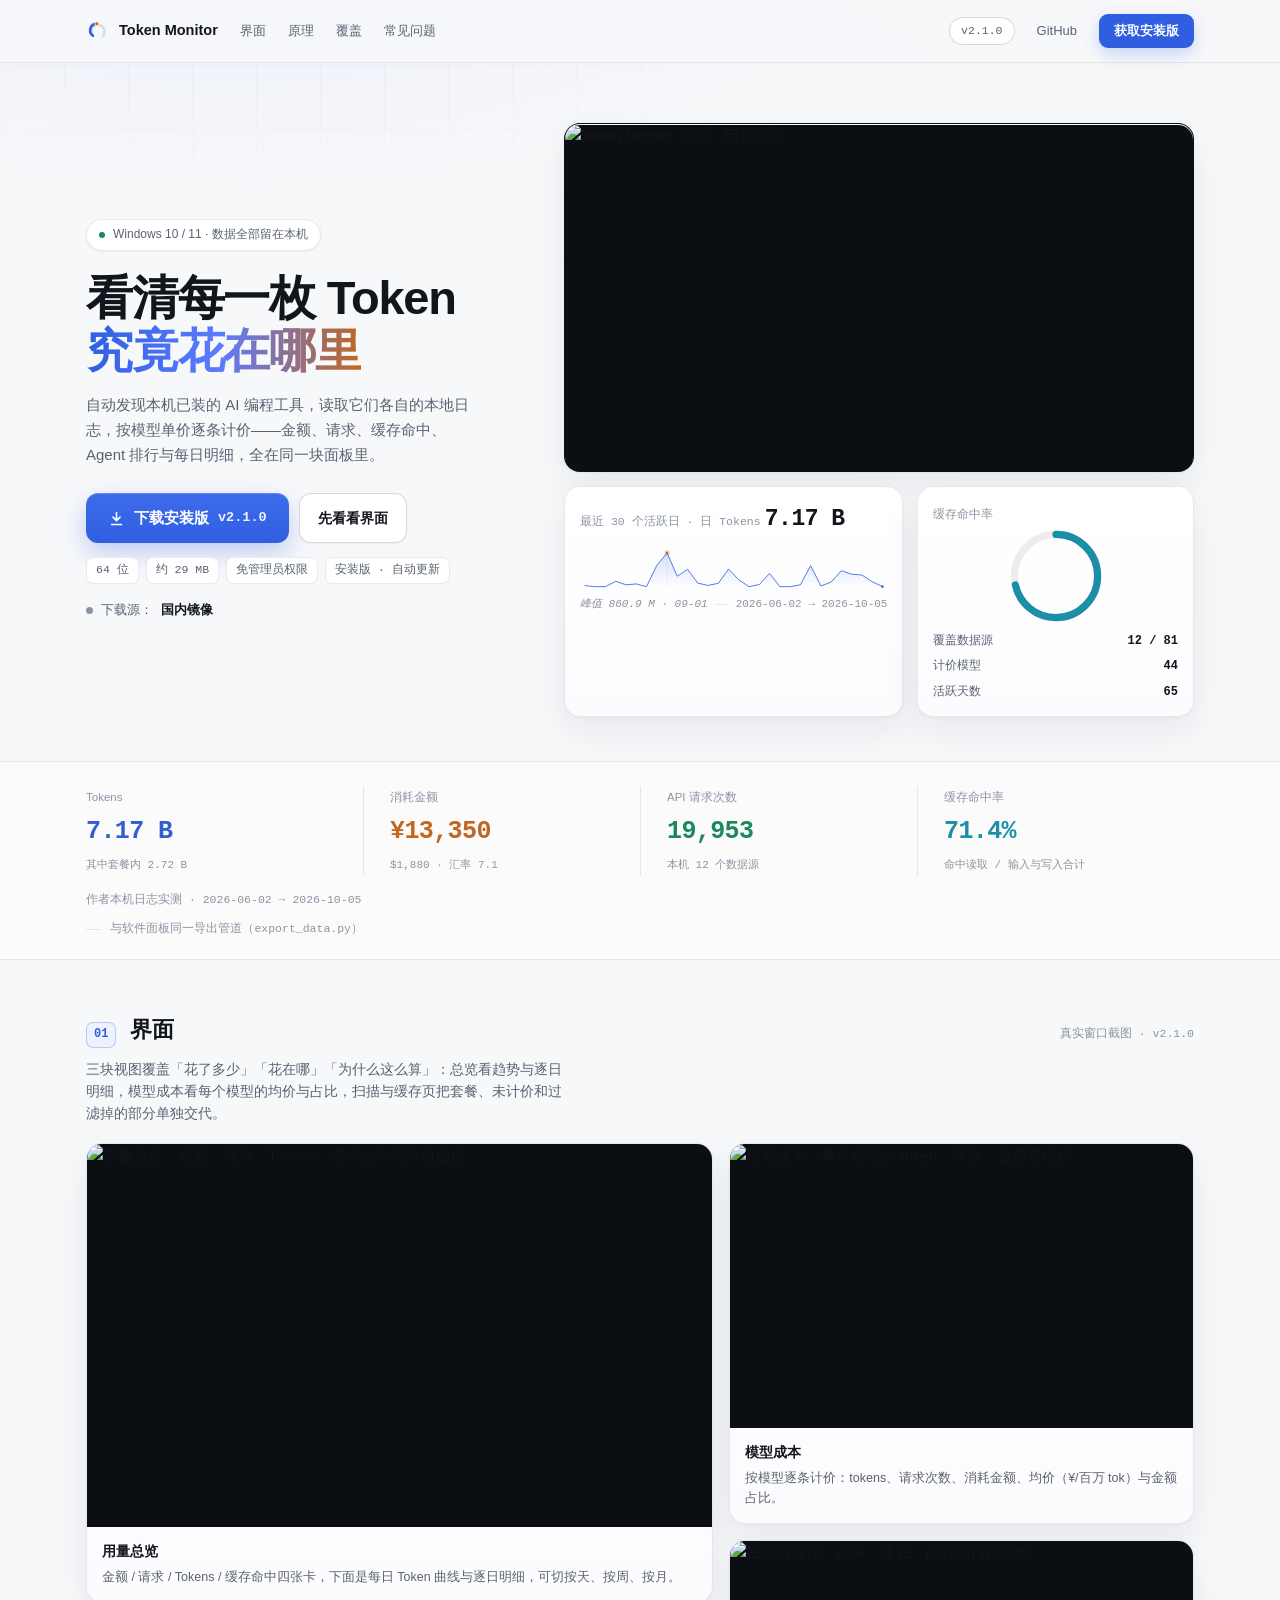
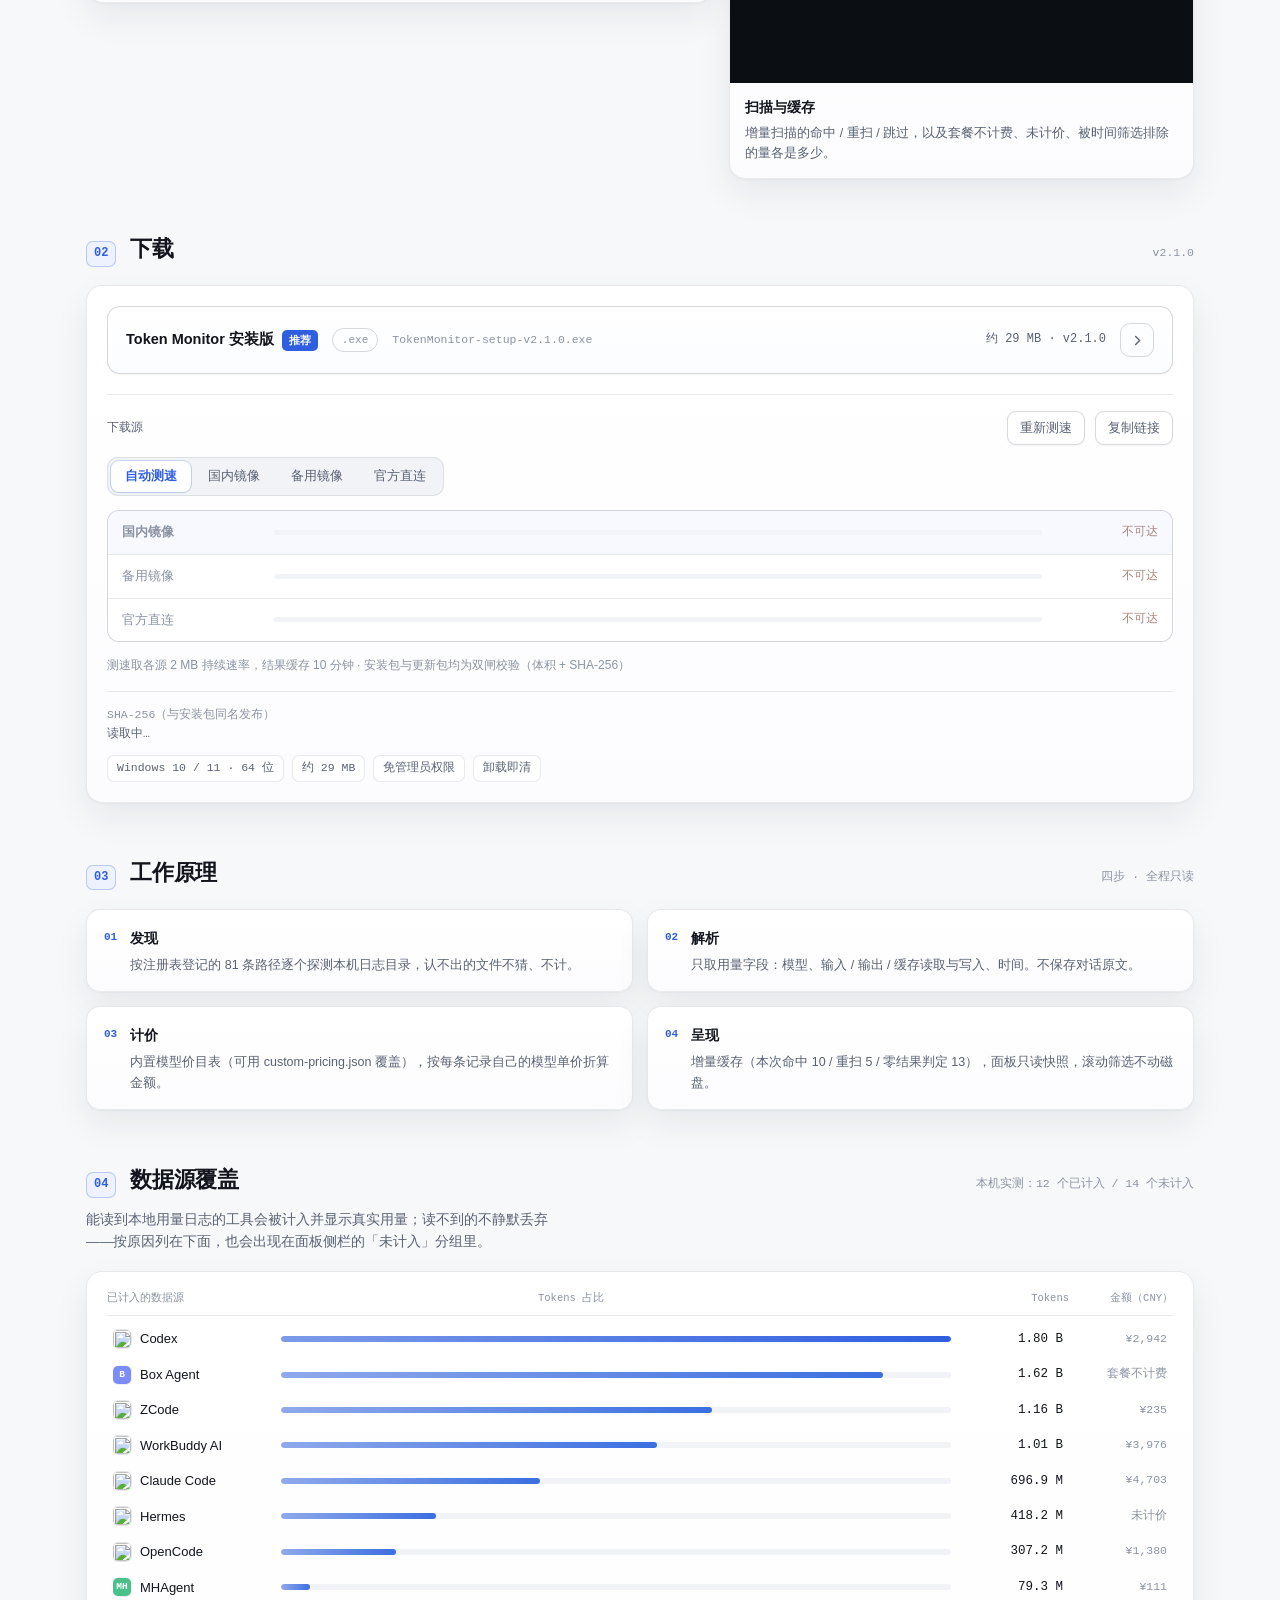
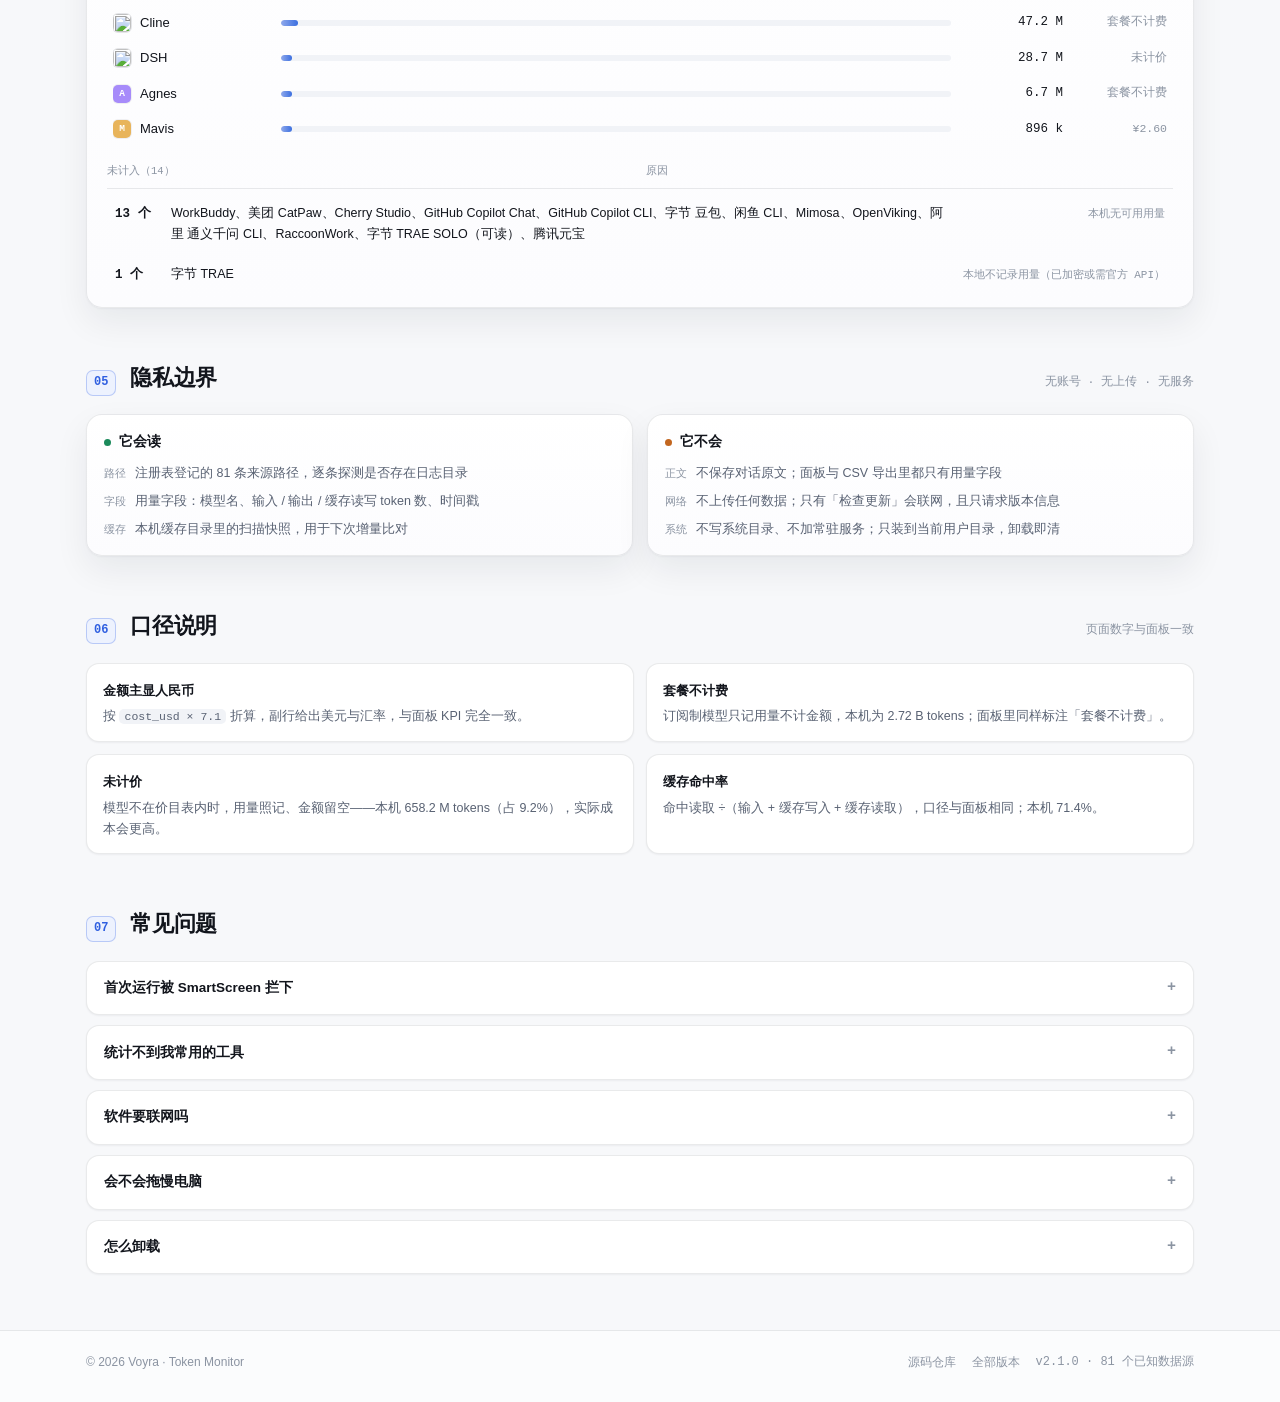
==== commit daa22333: "chore(site): 下载页存档同步 v2.1.0 —— 真实数据、深色截图与 Codex 自有标志 与主仓库 public/token-monitor/ 同一批产物（dist-page 流水线唯" ====
--- a/site/index.html
+++ b/site/index.html
@@ -1,12 +1,14 @@
 <!doctype html>
 <html lang="zh-CN">
 <head>
+<link rel="stylesheet" href="/design-system/landing-cards.css?v=1">
+<script defer src="/design-system/landing-cards.js?v=1"></script>
 <meta charset="utf-8">
 <meta name="viewport" content="width=device-width,initial-scale=1,viewport-fit=cover">
 <title>Token Monitor —— 本机 AI 用量看板 · Voyra</title>
 <meta name="description" content="自动发现本机已装的 AI 编程工具，读取本地日志并按模型单价逐条计价。Windows 10 / 11，数据全部留在本机。">
 <meta name="theme-color" content="#F7F8FA">
-<link rel="icon" href="/token-monitor/favicon.png?v=5">
+<link rel="icon" href="/token-monitor/favicon.png?v=6">
 <style>
 :root{
   --bg:#F7F8FA;--card:#FFFFFF;--card2:#FCFCFE;--sunk:#F1F3F7;
@@ -345,7 +347,7 @@
   <a class="lk sec" href="#cover">覆盖</a>
   <a class="lk sec" href="#faq">常见问题</a>
   <span class="sp"></span>
-  <span class="pill" id="verPill">v1.9.7</span>
+  <span class="pill" id="verPill">v2.1.0</span>
   <a class="lk" href="https://github.com/liixnglinb/token-monitor" target="_blank" rel="noopener">GitHub</a>
   <a class="btn-sm" href="#download">获取安装版</a>
 </div></nav>
@@ -358,7 +360,7 @@
     <div class="cta rv">
       <a class="btn-main" id="dlMain" data-dl href="#download">
         <svg viewBox="0 0 24 24" fill="none" stroke="currentColor" stroke-width="2.2" stroke-linecap="round" stroke-linejoin="round" aria-hidden="true"><path d="M12 3.5v11.5M7 10l5 5 5-5M5 20.5h14"/></svg>
-        下载安装版<b id="verBtn">v1.9.7</b></a>
+        下载安装版<b id="verBtn">v2.1.0</b></a>
       <a class="btn-ghost" href="#shots">先看看界面</a>
     </div>
     <div class="chips rv">
@@ -376,29 +378,29 @@
     </div>
     <div class="card bcell">
       <span class="bl">最近 30 个活跃日 · 日 Tokens</span>
-      <span class="bv num" id="sparkTot">6.39 B</span>
-      <svg class="spark" viewBox="0 0 620 88" width="620" height="88" aria-hidden="true"><defs><linearGradient id="sg" x1="0" y1="0" x2="0" y2="1"><stop offset="0" stop-color="#3B6FE0" stop-opacity=".22"/><stop offset="1" stop-color="#3B6FE0" stop-opacity="0"/></linearGradient></defs><path d="M10.0,77.3 L30.7,78.0 L51.4,77.1 L72.1,75.9 L92.8,75.8 L113.4,78.0 L134.1,78.0 L154.8,67.1 L175.5,74.3 L196.2,72.4 L216.9,73.6 L237.6,60.8 L258.3,34.9 L279.0,10.0 L299.7,57.0 L320.3,42.9 L341.0,70.9 L361.7,75.5 L382.4,70.3 L403.1,42.3 L423.8,64.4 L444.5,77.8 L465.2,78.0 L485.9,73.7 L506.6,38.3 L527.2,78.0 L547.9,78.0 L568.6,74.3 L589.3,35.4 L610.0,71.4 L610.0,78.0 L10.0,78.0 Z" fill="url(#sg)"/><path d="M10.0,77.3 L30.7,78.0 L51.4,77.1 L72.1,75.9 L92.8,75.8 L113.4,78.0 L134.1,78.0 L154.8,67.1 L175.5,74.3 L196.2,72.4 L216.9,73.6 L237.6,60.8 L258.3,34.9 L279.0,10.0 L299.7,57.0 L320.3,42.9 L341.0,70.9 L361.7,75.5 L382.4,70.3 L403.1,42.3 L423.8,64.4 L444.5,77.8 L465.2,78.0 L485.9,73.7 L506.6,38.3 L527.2,78.0 L547.9,78.0 L568.6,74.3 L589.3,35.4 L610.0,71.4" fill="none" stroke="#3B6FE0" stroke-width="1.8" stroke-linejoin="round" stroke-linecap="round"/><line x1="279.0" y1="10.0" x2="279.0" y2="78" stroke="rgba(194,102,31,.35)" stroke-width="1" stroke-dasharray="2 3"/><circle cx="279.0" cy="10.0" r="6.5" fill="#C2661F" opacity=".14"/><circle cx="279.0" cy="10.0" r="2.9" fill="#C2661F"/><circle cx="610.0" cy="71.4" r="2.9" fill="#3B6FE0"/></svg>
-      <div class="bfoot"><em>峰值 860.9 M · 09-01</em><span class="ln"></span><span>2026-06-02 → 2026-09-28</span></div>
+      <span class="bv num" id="sparkTot">7.17 B</span>
+      <svg class="spark" viewBox="0 0 620 88" width="620" height="88" aria-hidden="true"><defs><linearGradient id="sg" x1="0" y1="0" x2="0" y2="1"><stop offset="0" stop-color="#3B6FE0" stop-opacity=".22"/><stop offset="1" stop-color="#3B6FE0" stop-opacity="0"/></linearGradient></defs><path d="M10.0,75.8 L30.7,78.0 L51.4,78.0 L72.1,67.1 L92.8,74.3 L113.4,72.4 L134.1,78.0 L154.8,35.3 L175.5,10.0 L196.2,57.0 L216.9,42.9 L237.6,70.9 L258.3,75.5 L279.0,71.2 L299.7,42.3 L320.3,64.4 L341.0,78.0 L361.7,73.7 L382.4,51.2 L403.1,78.0 L423.8,78.0 L444.5,74.3 L465.2,35.4 L485.9,76.7 L506.6,68.6 L527.2,45.8 L547.9,52.8 L568.6,54.5 L589.3,68.0 L610.0,77.8 L610.0,78.0 L10.0,78.0 Z" fill="url(#sg)"/><path d="M10.0,75.8 L30.7,78.0 L51.4,78.0 L72.1,67.1 L92.8,74.3 L113.4,72.4 L134.1,78.0 L154.8,35.3 L175.5,10.0 L196.2,57.0 L216.9,42.9 L237.6,70.9 L258.3,75.5 L279.0,71.2 L299.7,42.3 L320.3,64.4 L341.0,78.0 L361.7,73.7 L382.4,51.2 L403.1,78.0 L423.8,78.0 L444.5,74.3 L465.2,35.4 L485.9,76.7 L506.6,68.6 L527.2,45.8 L547.9,52.8 L568.6,54.5 L589.3,68.0 L610.0,77.8" fill="none" stroke="#3B6FE0" stroke-width="1.8" stroke-linejoin="round" stroke-linecap="round"/><line x1="175.5" y1="10.0" x2="175.5" y2="78" stroke="rgba(194,102,31,.35)" stroke-width="1" stroke-dasharray="2 3"/><circle cx="175.5" cy="10.0" r="6.5" fill="#C2661F" opacity=".14"/><circle cx="175.5" cy="10.0" r="2.9" fill="#C2661F"/><circle cx="610.0" cy="77.8" r="2.9" fill="#3B6FE0"/></svg>
+      <div class="bfoot"><em>峰值 860.9 M · 09-01</em><span class="ln"></span><span>2026-06-02 → 2026-10-05</span></div>
     </div>
     <div class="card bcell">
       <span class="bl">缓存命中率</span>
-      <svg class="ring" viewBox="0 0 120 120" aria-hidden="true"><circle cx="60" cy="60" r="52" fill="none" stroke="rgba(16,24,40,.07)" stroke-width="9"/><circle class="val" cx="60" cy="60" r="52" fill="none" stroke="#1B8FA8" stroke-width="9" stroke-linecap="round" stroke-dasharray="326.7" stroke-dashoffset="326.7" style="--off:102.3" transform="rotate(-90 60 60)"/></svg>
+      <svg class="ring" viewBox="0 0 120 120" aria-hidden="true"><circle cx="60" cy="60" r="52" fill="none" stroke="rgba(16,24,40,.07)" stroke-width="9"/><circle class="val" cx="60" cy="60" r="52" fill="none" stroke="#1B8FA8" stroke-width="9" stroke-linecap="round" stroke-dasharray="326.7" stroke-dashoffset="326.7" style="--off:93.4" transform="rotate(-90 60 60)"/></svg>
       <div class="blist">
         <div><span>覆盖数据源</span><b>12 / 81</b></div>
-        <div><span>计价模型</span><b>39</b></div>
-        <div><span>活跃天数</span><b>61</b></div>
+        <div><span>计价模型</span><b>44</b></div>
+        <div><span>活跃天数</span><b>65</b></div>
       </div>
     </div>
   </div>
 </div></header>
 
 <section class="mrow"><div class="wrap" style="padding:0 36px">
-  <div class="mt t-token"><span class="lab">Tokens</span><span class="v" data-to="6.3933" data-dec="2" data-suf=" B">6.39 B</span><span class="msub">其中套餐内 2.18 B</span></div><div class="mt t-cost"><span class="lab">消耗金额</span><span class="v" data-to="13392.11" data-dec="0" data-pre="&#165;">¥13,392</span><span class="msub">$1,886 · 汇率 7.1</span></div><div class="mt t-req"><span class="lab">API 请求次数</span><span class="v" data-to="18479" data-dec="0">18,479</span><span class="msub">本机 12 个数据源</span></div><div class="mt t-cache"><span class="lab">缓存命中率</span><span class="v" data-to="68.70" data-dec="1" data-suf="%">68.7%</span><span class="msub">命中读取 / 输入与写入合计</span></div>
-</div><div class="wrap"><p class="mcap"><span>作者本机日志实测 · 2026-06-02 → 2026-09-28</span><span class="ln"></span><span>与软件面板同一导出管道（export_data.py）</span></p></div></section>
+  <div class="mt t-token"><span class="lab">Tokens</span><span class="v" data-to="7.1705" data-dec="2" data-suf=" B">7.17 B</span><span class="msub">其中套餐内 2.72 B</span></div><div class="mt t-cost"><span class="lab">消耗金额</span><span class="v" data-to="13349.72" data-dec="0" data-pre="&#165;">¥13,350</span><span class="msub">$1,880 · 汇率 7.1</span></div><div class="mt t-req"><span class="lab">API 请求次数</span><span class="v" data-to="19953" data-dec="0">19,953</span><span class="msub">本机 12 个数据源</span></div><div class="mt t-cache"><span class="lab">缓存命中率</span><span class="v" data-to="71.43" data-dec="1" data-suf="%">71.4%</span><span class="msub">命中读取 / 输入与写入合计</span></div>
+</div><div class="wrap"><p class="mcap"><span>作者本机日志实测 · 2026-06-02 → 2026-10-05</span><span class="ln"></span><span>与软件面板同一导出管道（export_data.py）</span></p></div></section>
 
 <section id="shots" class="rv"><div class="wrap">
   <div class="shead"><span class="no">01</span><h2>界面</h2><span class="sp"></span>
-    <span class="note">真实窗口截图 · v1.9.7</span></div>
+    <span class="note">真实窗口截图 · v2.1.0</span></div>
   <p class="sec-sub">三块视图覆盖「花了多少」「花在哪」「为什么这么算」：总览看趋势与逐日明细，模型成本看每个模型的均价与占比，扫描与缓存页把套餐、未计价和过滤掉的部分单独交代。</p>
   <div class="gal">
     <div class="card gcard">
@@ -420,14 +422,14 @@
 
 <section id="download" class="rv"><div class="wrap">
   <div class="shead"><span class="no">02</span><h2>下载</h2><span class="sp"></span>
-    <span class="note" id="dlVer">v1.9.7</span></div>
+    <span class="note" id="dlVer">v2.1.0</span></div>
   <div class="card dlcard">
     <div class="dl-row" data-dl id="dlRow">
       <span class="nm">Token Monitor 安装版<i class="tag">推荐</i></span>
       <span class="ext">.exe</span>
-      <span class="fn" id="fileName">TokenMonitor-setup-v1.9.7.exe</span>
+      <span class="fn" id="fileName">TokenMonitor-setup-v2.1.0.exe</span>
       <span class="sp"></span>
-      <span class="meta" id="dlMeta">约 29 MB · v1.9.7</span>
+      <span class="meta" id="dlMeta">约 29 MB · v2.1.0</span>
       <span class="go"><svg viewBox="0 0 24 24" width="15" height="15" fill="none" stroke="currentColor" stroke-width="2.2" stroke-linecap="round" stroke-linejoin="round" aria-hidden="true"><path d="M9 5.5l6.5 6.5L9 18.5"/></svg></span>
     </div>
 
@@ -467,18 +469,18 @@
 <section id="how" class="rv"><div class="wrap">
   <div class="shead"><span class="no">03</span><h2>工作原理</h2><span class="sp"></span>
     <span class="note">四步 · 全程只读</span></div>
-  <ul class="steps"><li class="step"><span class="sn">01</span><div><b>发现</b><p>按注册表登记的 81 条路径逐个探测本机日志目录，认不出的文件不猜、不计。</p></div></li><li class="step"><span class="sn">02</span><div><b>解析</b><p>只取用量字段：模型、输入 / 输出 / 缓存读取与写入、时间。不保存对话原文。</p></div></li><li class="step"><span class="sn">03</span><div><b>计价</b><p>内置模型价目表（可用 custom-pricing.json 覆盖），按每条记录自己的模型单价折算金额。</p></div></li><li class="step"><span class="sn">04</span><div><b>呈现</b><p>增量缓存（本次命中 11 / 重扫 3 / 零结果判定 14），面板只读快照，滚动筛选不动磁盘。</p></div></li></ul>
+  <ul class="steps"><li class="step"><span class="sn">01</span><div><b>发现</b><p>按注册表登记的 81 条路径逐个探测本机日志目录，认不出的文件不猜、不计。</p></div></li><li class="step"><span class="sn">02</span><div><b>解析</b><p>只取用量字段：模型、输入 / 输出 / 缓存读取与写入、时间。不保存对话原文。</p></div></li><li class="step"><span class="sn">03</span><div><b>计价</b><p>内置模型价目表（可用 custom-pricing.json 覆盖），按每条记录自己的模型单价折算金额。</p></div></li><li class="step"><span class="sn">04</span><div><b>呈现</b><p>增量缓存（本次命中 10 / 重扫 5 / 零结果判定 13），面板只读快照，滚动筛选不动磁盘。</p></div></li></ul>
 </div></section>
 
 <section id="cover" class="rv"><div class="wrap">
   <div class="shead"><span class="no">04</span><h2>数据源覆盖</h2><span class="sp"></span>
-    <span class="note">本机实测：12 个已计入 / 17 个未计入</span></div>
+    <span class="note">本机实测：12 个已计入 / 14 个未计入</span></div>
   <p class="sec-sub">能读到本地用量日志的工具会被计入并显示真实用量；读不到的不静默丢弃——按原因列在下面，也会出现在面板侧栏的「未计入」分组里。</p>
   <div class="card panel">
     <div class="srchead"><span class="a">已计入的数据源</span><span class="a">Tokens 占比</span><span class="b">Tokens</span><span class="c">金额（CNY）</span></div>
-    <ul><li class="src"><span class="nm"><span class="ico-mono" style="--mc:#7C8CF8">B</span><span>Box Agent</span></span><span class="track"><i style="width:100.0%"></i></span><span class="tk">1.62 B</span><span class="cq">套餐不计费</span></li><li class="src"><span class="nm"><img class="ico-img" src="/token-monitor/agent-icons/codex.svg" width="18" height="18" alt="" loading="lazy"><span>Codex</span></span><span class="track"><i style="width:87.0%"></i></span><span class="tk">1.41 B</span><span class="cq">¥3,001</span></li><li class="src"><span class="nm"><img class="ico-img" src="/token-monitor/agent-icons/zcode.png" width="18" height="18" alt="" loading="lazy"><span>ZCode</span></span><span class="track"><i style="width:81.0%"></i></span><span class="tk">1.31 B</span><span class="cq">¥289</span></li><li class="src"><span class="nm"><img class="ico-img" src="/token-monitor/agent-icons/claude-code.svg" width="18" height="18" alt="" loading="lazy"><span>Claude Code</span></span><span class="track"><i style="width:43.1%"></i></span><span class="tk">696.9 M</span><span class="cq">¥4,703</span></li><li class="src"><span class="nm"><img class="ico-img" src="/token-monitor/agent-icons/workbuddy-ai.png" width="18" height="18" alt="" loading="lazy"><span>WorkBuddy AI</span></span><span class="track"><i style="width:31.0%"></i></span><span class="tk">501.4 M</span><span class="cq">¥3,905</span></li><li class="src"><span class="nm"><img class="ico-img" src="/token-monitor/agent-icons/hermes.png" width="18" height="18" alt="" loading="lazy"><span>Hermes</span></span><span class="track"><i style="width:25.9%"></i></span><span class="tk">418.2 M</span><span class="cq">未计价</span></li><li class="src"><span class="nm"><img class="ico-img" src="/token-monitor/agent-icons/opencode.svg" width="18" height="18" alt="" loading="lazy"><span>OpenCode</span></span><span class="track"><i style="width:19.0%"></i></span><span class="tk">306.9 M</span><span class="cq">¥1,380</span></li><li class="src"><span class="nm"><span class="ico-mono" style="--mc:#4AC08A">MH</span><span>MHAgent</span></span><span class="track"><i style="width:4.9%"></i></span><span class="tk">79.3 M</span><span class="cq">¥111</span></li><li class="src"><span class="nm"><img class="ico-img" src="/token-monitor/agent-icons/cline.svg" width="18" height="18" alt="" loading="lazy"><span>Cline</span></span><span class="track"><i style="width:2.8%"></i></span><span class="tk">45.7 M</span><span class="cq">套餐不计费</span></li><li class="src"><span class="nm"><span class="ico-mono" style="--mc:#A78BFA">A</span><span>Agnes</span></span><span class="track"><i style="width:1.6%"></i></span><span class="tk">6.7 M</span><span class="cq">套餐不计费</span></li><li class="src"><span class="nm"><img class="ico-img" src="/token-monitor/agent-icons/dsh.png" width="18" height="18" alt="" loading="lazy"><span>DSH</span></span><span class="track"><i style="width:1.6%"></i></span><span class="tk">4.7 M</span><span class="cq">未计价</span></li><li class="src"><span class="nm"><span class="ico-mono" style="--mc:#E8B45B">M</span><span>Mavis</span></span><span class="track"><i style="width:1.6%"></i></span><span class="tk">896 k</span><span class="cq">¥2.60</span></li></ul>
-    <div class="srchead" style="margin-top:16px"><span class="a">未计入（17）</span><span class="a">原因</span></div>
-    <ul class="covlist"><li class="cov"><span class="cs">15 个</span><span class="cn">WorkBuddy、美团 CatPaw、Cherry Studio、GitHub Copilot Chat、GitHub Copilot CLI、字节 豆包、闲鱼 CLI、月之暗面 Kimi、Mimosa、OpenViking、阿里 Qoder、阿里 通义千问 CLI、RaccoonWork、字节 TRAE SOLO（可读）、腾讯元宝</span><span class="cd">本机无可用用量</span></li><li class="cov"><span class="cs">2 个</span><span class="cn">Cursor、字节 TRAE</span><span class="cd">本地不记录用量（已加密或需官方 API）</span></li></ul>
+    <ul><li class="src"><span class="nm"><img class="ico-img" src="/token-monitor/agent-icons/codex.png" width="18" height="18" alt="" loading="lazy"><span>Codex</span></span><span class="track"><i style="width:100.0%"></i></span><span class="tk">1.80 B</span><span class="cq">¥2,942</span></li><li class="src"><span class="nm"><span class="ico-mono" style="--mc:#7C8CF8">B</span><span>Box Agent</span></span><span class="track"><i style="width:89.8%"></i></span><span class="tk">1.62 B</span><span class="cq">套餐不计费</span></li><li class="src"><span class="nm"><img class="ico-img" src="/token-monitor/agent-icons/zcode.png" width="18" height="18" alt="" loading="lazy"><span>ZCode</span></span><span class="track"><i style="width:64.3%"></i></span><span class="tk">1.16 B</span><span class="cq">¥235</span></li><li class="src"><span class="nm"><img class="ico-img" src="/token-monitor/agent-icons/workbuddy-ai.png" width="18" height="18" alt="" loading="lazy"><span>WorkBuddy AI</span></span><span class="track"><i style="width:56.1%"></i></span><span class="tk">1.01 B</span><span class="cq">¥3,976</span></li><li class="src"><span class="nm"><img class="ico-img" src="/token-monitor/agent-icons/claude-code.svg" width="18" height="18" alt="" loading="lazy"><span>Claude Code</span></span><span class="track"><i style="width:38.7%"></i></span><span class="tk">696.9 M</span><span class="cq">¥4,703</span></li><li class="src"><span class="nm"><img class="ico-img" src="/token-monitor/agent-icons/hermes.png" width="18" height="18" alt="" loading="lazy"><span>Hermes</span></span><span class="track"><i style="width:23.2%"></i></span><span class="tk">418.2 M</span><span class="cq">未计价</span></li><li class="src"><span class="nm"><img class="ico-img" src="/token-monitor/agent-icons/opencode.svg" width="18" height="18" alt="" loading="lazy"><span>OpenCode</span></span><span class="track"><i style="width:17.1%"></i></span><span class="tk">307.2 M</span><span class="cq">¥1,380</span></li><li class="src"><span class="nm"><span class="ico-mono" style="--mc:#4AC08A">MH</span><span>MHAgent</span></span><span class="track"><i style="width:4.4%"></i></span><span class="tk">79.3 M</span><span class="cq">¥111</span></li><li class="src"><span class="nm"><img class="ico-img" src="/token-monitor/agent-icons/cline.svg" width="18" height="18" alt="" loading="lazy"><span>Cline</span></span><span class="track"><i style="width:2.6%"></i></span><span class="tk">47.2 M</span><span class="cq">套餐不计费</span></li><li class="src"><span class="nm"><img class="ico-img" src="/token-monitor/agent-icons/dsh.png" width="18" height="18" alt="" loading="lazy"><span>DSH</span></span><span class="track"><i style="width:1.6%"></i></span><span class="tk">28.7 M</span><span class="cq">未计价</span></li><li class="src"><span class="nm"><span class="ico-mono" style="--mc:#A78BFA">A</span><span>Agnes</span></span><span class="track"><i style="width:1.6%"></i></span><span class="tk">6.7 M</span><span class="cq">套餐不计费</span></li><li class="src"><span class="nm"><span class="ico-mono" style="--mc:#E8B45B">M</span><span>Mavis</span></span><span class="track"><i style="width:1.6%"></i></span><span class="tk">896 k</span><span class="cq">¥2.60</span></li></ul>
+    <div class="srchead" style="margin-top:16px"><span class="a">未计入（14）</span><span class="a">原因</span></div>
+    <ul class="covlist"><li class="cov"><span class="cs">13 个</span><span class="cn">WorkBuddy、美团 CatPaw、Cherry Studio、GitHub Copilot Chat、GitHub Copilot CLI、字节 豆包、闲鱼 CLI、Mimosa、OpenViking、阿里 通义千问 CLI、RaccoonWork、字节 TRAE SOLO（可读）、腾讯元宝</span><span class="cd">本机无可用用量</span></li><li class="cov"><span class="cs">1 个</span><span class="cn">字节 TRAE</span><span class="cd">本地不记录用量（已加密或需官方 API）</span></li></ul>
   </div>
 </div></section>
 
@@ -510,9 +512,9 @@
     <span class="note">页面数字与面板一致</span></div>
   <div class="specs">
     <div class="spec"><b>金额主显人民币</b><p>按 <code>cost_usd × 7.1</code> 折算，副行给出美元与汇率，与面板 KPI 完全一致。</p></div>
-    <div class="spec"><b>套餐不计费</b><p>订阅制模型只记用量不计金额，本机为 2.18 B tokens；面板里同样标注「套餐不计费」。</p></div>
-    <div class="spec"><b>未计价</b><p>模型不在价目表内时，用量照记、金额留空——本机 431.1 M tokens（占 6.7%），实际成本会更高。</p></div>
-    <div class="spec"><b>缓存命中率</b><p>命中读取 ÷（输入 + 缓存写入 + 缓存读取），口径与面板相同；本机 68.7%。</p></div>
+    <div class="spec"><b>套餐不计费</b><p>订阅制模型只记用量不计金额，本机为 2.72 B tokens；面板里同样标注「套餐不计费」。</p></div>
+    <div class="spec"><b>未计价</b><p>模型不在价目表内时，用量照记、金额留空——本机 658.2 M tokens（占 9.2%），实际成本会更高。</p></div>
+    <div class="spec"><b>缓存命中率</b><p>命中读取 ÷（输入 + 缓存写入 + 缓存读取），口径与面板相同；本机 71.4%。</p></div>
   </div>
 </div></section>
 
@@ -526,285 +528,9 @@
   <span class="sp"></span>
   <a href="https://github.com/liixnglinb/token-monitor" target="_blank" rel="noopener">源码仓库</a>
   <a href="https://github.com/liixnglinb/token-monitor/releases" target="_blank" rel="noopener">全部版本</a>
-  <span class="mono" id="footVer">v1.9.7 · 81 条注册路径</span>
+  <span class="mono" id="footVer">v2.1.0 · 81 个已知数据源</span>
 </div></footer>
 
-<script>
-(function(){
-'use strict';
-var REPO = 'https://github.com/liixnglinb/token-monitor/releases';
-var PROBE_FILE = 'TokenMonitor.exe';         /* 固定名资产，任意版本都存在 */
-var PROBE_BYTES = 2097152;                   /* 2 MB —— 足够跨越"突发速度"，测到持续速率 */
-var PROBE_TIMEOUT = 15000;                   /* 慢网（<150KB/s）也要放得下 2MB 的完整测量 */
-var CACHE_KEY = 'tm.src.v3', CACHE_TTL = 10 * 60 * 1000;
-var ORDER = ['gh-proxy', 'ghfast', 'direct'];
-var SRC = {
-  'gh-proxy': { name: '国内镜像', pre: 'https://gh-proxy.com/' },
-  'ghfast':   { name: '备用镜像', pre: 'https://ghfast.top/' },
-  'direct':   { name: '官方直连', pre: '' }
-};
-var state = { asset: null, auto: null, manual: null, result: null, probe: null, assetDone: null };
-var SPEEDS = {};
-var reduce = window.matchMedia ? window.matchMedia('(prefers-reduced-motion: reduce)').matches : false;
-
-function $(id){ return document.getElementById(id); }
-function setTxt(id, s){ var e = $(id); if (e && s) e.textContent = s; }
-function fmtSpeed(kbs){ return kbs >= 1024 ? (kbs / 1024).toFixed(1) + ' MB/s' : Math.round(kbs) + ' KB/s'; }
-function fmtBytes(b){
-  if (!b) return '';
-  return b >= 1048576 ? (b / 1048576).toFixed(1) + ' MB' : Math.round(b / 1024) + ' KB';
-}
-
-/* 当前下载地址：手动 > 自动测速 > 国内镜像兜底 */
-function urlFor(){
-  var key = state.manual || state.auto || 'gh-proxy';
-  return state.asset ? SRC[key].pre + state.asset.url : SRC[key].pre + REPO + '/latest';
-}
-function apply(){
-  var u = urlFor();
-  document.querySelectorAll('[data-dl]').forEach(function(a){ a.href = u; });
-  document.querySelectorAll('#srcSeg button').forEach(function(b){
-    b.classList.toggle('on', b.getAttribute('data-s') === (state.manual || 'auto'));
-  });
-  statusLine();
-  renderSpeeds();
-}
-function statusLine(){
-  var e = $('srcStatus'); if (!e) return;
-  if (state.manual){
-    e.innerHTML = '<span class="dot ok"></span>手动选择下载源：<b>' + SRC[state.manual].name + '</b>';
-  } else if (state.result && state.result.ok){
-    e.innerHTML = '<span class="dot ok"></span>已自动选择最快源 <b>' + SRC[state.result.id].name + '</b> · 实测 ' + fmtSpeed(state.result.speed);
-  } else if (state.probe){
-    e.innerHTML = '<span class="dot wait"></span>正在测速选择最快下载源…';
-  } else {
-    e.innerHTML = '<span class="dot"></span>下载源：<b>' + SRC[state.auto || 'gh-proxy'].name + '</b>';
-  }
-}
-
-/* 逐源速率条：以本次最快为 100% */
-function renderSpeeds(){
-  var box = $('spdList'); if (!box) return;
-  var max = 0;
-  ORDER.forEach(function(id){ var s = SPEEDS[id]; if (s && s.ok && s.speed > max) max = s.speed; });
-  var pick = state.manual || state.auto;
-  var html = '';
-  ORDER.forEach(function(id){
-    var s = SPEEDS[id], w = 0, txt = '测速中…', cls = '';
-    if (s && s.ok){ w = Math.max(6, 100 * s.speed / max); txt = fmtSpeed(s.speed); }
-    else if (s){ txt = '不可达'; cls = ' dead'; }
-    if (state.result && state.result.id === id) cls += ' fast';
-    if (pick === id) cls += ' picked';
-    var best = cls.indexOf('fast') >= 0 ? '<i class="best">最快</i>' : '';
-    html += '<div class="spd-row' + cls + '" data-id="' + id + '">'
-      + '<span class="sn">' + SRC[id].name + best + '</span>'
-      + '<span class="st"><i style="width:' + w.toFixed(1) + '%"></i></span>'
-      + '<span class="sv">' + txt + '</span>'
-      + '</div>';
-  });
-  box.innerHTML = html;
-}
-
-/* ── 单源测速：no-cors + Range 取 2MB，资源计时拿整段耗时 ── */
-function probe(src){
-  return new Promise(function(resolve){
-    var url = src.pre + REPO + '/latest/download/' + PROBE_FILE;
-    var ctl = new AbortController(), settled = false, poll = null;
-    function finish(r){
-      if (settled) return; settled = true;
-      clearTimeout(timer); if (poll) clearInterval(poll);
-      SPEEDS[src.id] = r; renderSpeeds();
-      try { ctl.abort(); } catch (e) {}
-      resolve(r);
-    }
-    var timer = setTimeout(function(){ finish({ id: src.id, ok: false }); }, PROBE_TIMEOUT);
-    fetch(url, { mode: 'no-cors', headers: { Range: 'bytes=0-' + (PROBE_BYTES - 1) }, cache: 'no-store', signal: ctl.signal })
-      .then(function(){
-        poll = setInterval(function(){
-          var list = performance.getEntriesByName(url);
-          var e = list[list.length - 1];
-          if (e && e.duration > 0)
-            finish({ id: src.id, ok: true, ms: e.duration, speed: PROBE_BYTES / 1024 / (e.duration / 1000) });
-        }, 180);
-      })
-      .catch(function(){ finish({ id: src.id, ok: false }); });
-  });
-}
-function probeAll(force){
-  if (state.probe) return state.probe;
-  if (!force){
-    try {
-      var c = JSON.parse(sessionStorage.getItem(CACHE_KEY) || 'null');
-      if (c && Date.now() - c.t < CACHE_TTL){
-        state.auto = c.id; state.result = { id: c.id, speed: c.speed, ok: true };
-        if (!SPEEDS[c.id]) SPEEDS[c.id] = { id: c.id, ok: true, speed: c.speed };
-        apply(); return Promise.resolve();
-      }
-    } catch (e) {}
-  } else {
-    try { sessionStorage.removeItem(CACHE_KEY); } catch (e) {}
-    SPEEDS = {};
-  }
-  state.result = null;
-  state.probe = Promise.all(ORDER.map(function(id){
-    return probe({ id: id, name: SRC[id].name, pre: SRC[id].pre });
-  })).then(function(rs){
-    var best = null;
-    rs.forEach(function(r){ if (r.ok && (!best || r.speed > best.speed)) best = r; });
-    if (best){
-      state.auto = best.id; state.result = best;
-      try { sessionStorage.setItem(CACHE_KEY, JSON.stringify({ t: Date.now(), id: best.id, speed: best.speed })); } catch (e) {}
-    } else {
-      state.auto = 'gh-proxy';
-    }
-    state.probe = null; apply();
-  });
-  apply();
-  return state.probe;
-}
-
-/* ── 资产信息（版本 / 文件名 / 体积 / SHA-256），走本站 Function 代理 ── */
-function loadAsset(){
-  state.assetDone = fetch('/tm-api/latest', { cache: 'no-store' })
-    .then(function(r){ return r.json(); })
-    .then(function(d){
-      if (!d || !d.version) return;
-      var ver = String(d.version).replace(/^v/, '');
-      var list = d.assets || [], setup = null;
-      for (var i = 0; i < list.length; i++){
-        var n = (list[i].name || '').toLowerCase();
-        if (n.indexOf('setup') >= 0 && n.indexOf('.sha256') < 0){ setup = list[i]; break; }
-      }
-      if (!setup || !setup.url) return;
-      state.asset = setup;
-      var mb = setup.size > 0 ? '约 ' + Math.round(setup.size / 1048576) + ' MB' : '约 29 MB';
-      setTxt('verPill', 'v' + ver);
-      setTxt('verBtn', 'v' + ver);
-      setTxt('fileName', setup.name);
-      setTxt('chipSize', mb);
-      setTxt('dlVer', 'v' + ver);
-      setTxt('dlMeta', mb + ' · v' + ver);
-      setTxt('footVer', 'v' + ver + ' · 81 条注册路径');
-      setTxt('shaVal', d.sha256 ? d.sha256 : '随安装包同名发布（' + setup.name + '.sha256）');
-      if (d.sha256){ var b = $('copySha'); if (b) b.hidden = false; }
-      document.title = 'Token Monitor v' + ver + ' —— 本机 AI 用量看板 · Voyra';
-      apply();
-    })
-    .catch(function(){});
-  return state.assetDone;
-}
-
-/* ── 统一点击入口：地址未就绪时先提示并等待（封顶 2 秒） ── */
-function ready(){
-  return Promise.all([state.assetDone || Promise.resolve(), state.probe || Promise.resolve()]);
-}
-var HINT_DEFAULT = '测速取各源 2 MB 持续速率，结果缓存 10 分钟 · 安装包与更新包均为双闸校验（体积 + SHA-256）';
-document.addEventListener('click', function(ev){
-  var row = ev.target.closest ? ev.target.closest('.spd-row') : null;
-  if (row){
-    var id = row.getAttribute('data-id');
-    if (id && SPEEDS[id] && !SPEEDS[id].ok) return;
-    state.manual = id; apply(); return;
-  }
-  var a = ev.target.closest ? ev.target.closest('[data-dl]') : null;
-  if (!a) return;
-  if (ev.button !== 0 || ev.ctrlKey || ev.metaKey || ev.shiftKey || ev.altKey) return;
-  ev.preventDefault();
-  var label = $('dlHint');
-  var go = function(){ location.href = urlFor(); };
-  var wait = (state.asset && !state.probe) ? null : Promise.race([ready(), new Promise(function(res){ setTimeout(res, 2000); })]);
-  if (!wait){ go(); return; }
-  a.classList.add('busy');
-  if (label) label.textContent = '正在选择最快下载源并准备下载…';
-  wait.then(function(){
-    a.classList.remove('busy');
-    if (label) label.textContent = HINT_DEFAULT;
-    go();
-  });
-});
-document.querySelectorAll('#srcSeg button').forEach(function(b){
-  b.addEventListener('click', function(){
-    var s = b.getAttribute('data-s');
-    state.manual = (s === 'auto') ? null : s;
-    apply();
-  });
-});
-$('reprobe').addEventListener('click', function(){
-  state.manual = null;          /* 重新测速 = 交还给自动选择，否则按钮看着没反应 */
-  probeAll(true);
-});
-function copyText(text, btn, done){
-  if (navigator.clipboard && navigator.clipboard.writeText){
-    navigator.clipboard.writeText(text).then(done, function(){});
-  } else {
-    var ta = document.createElement('textarea');
-    ta.value = text; ta.style.position = 'fixed'; ta.style.opacity = '0';
-    document.body.appendChild(ta); ta.select();
-    try { document.execCommand('copy'); done(); } catch (e) {}
-    document.body.removeChild(ta);
-  }
-}
-$('copyLink').addEventListener('click', function(){
-  var btn = this;
-  copyText(location.origin + urlFor(), btn, function(){
-    btn.textContent = '已复制'; setTimeout(function(){ btn.textContent = '复制链接'; }, 1600);
-  });
-});
-if ($('copySha')) $('copySha').addEventListener('click', function(){
-  var btn = this, v = $('shaVal').textContent.trim();
-  if (!/^[0-9a-f]{64}$/i.test(v)) return;
-  copyText(v, btn, function(){
-    btn.textContent = '已复制'; setTimeout(function(){ btn.textContent = '复制 SHA-256'; }, 1600);
-  });
-});
-
-/* ── 滚动进度 + 分段入场 + 数字滚动 ── */
-var nav = document.querySelector('.nav');
-function onScroll(){
-  var h = document.documentElement.scrollHeight - window.innerHeight;
-  if (nav) nav.style.setProperty('--sp', (h > 0 ? Math.min(100, 100 * window.scrollY / h) : 0) + '%');
-}
-window.addEventListener('scroll', onScroll, { passive: true });
-onScroll();
-
-function fmtNum(v, dec, pre, suf){
-  var s = dec ? v.toFixed(dec) : String(Math.round(v));
-  var p = s.split('.');
-  p[0] = p[0].replace(/\B(?=(\d{3})+(?!\d))/g, ',');
-  return (pre || '') + p.join('.') + (suf || '');
-}
-function countUp(el){
-  var to = parseFloat(el.getAttribute('data-to'));
-  if (isNaN(to)) return;
-  var dec = parseInt(el.getAttribute('data-dec') || '0', 10);
-  var pre = el.getAttribute('data-pre') || '', suf = el.getAttribute('data-suf') || '';
-  var t0 = performance.now(), dur = 900;
-  (function step(now){
-    var k = Math.min(1, (now - t0) / dur), e = 1 - Math.pow(1 - k, 3);
-    el.textContent = fmtNum(to * e, dec, pre, suf);
-    if (k < 1) requestAnimationFrame(step);
-  })(t0);
-}
-var rvNodes = Array.prototype.slice.call(document.querySelectorAll('.rv'));
-rvNodes.forEach(function(el, i){ el.style.transitionDelay = Math.min(320, i * 60) + 'ms'; });
-if ('IntersectionObserver' in window && !reduce){
-  var io = new IntersectionObserver(function(es){
-    es.forEach(function(en){
-      if (!en.isIntersecting) return;
-      en.target.classList.add('in');
-      en.target.querySelectorAll('[data-to]').forEach(countUp);
-      io.unobserve(en.target);
-    });
-  }, { rootMargin: '0px 0px -8% 0px', threshold: .1 });
-  rvNodes.forEach(function(el){ io.observe(el); });
-} else {
-  rvNodes.forEach(function(el){ el.classList.add('in'); });
-}
-
-probeAll();
-loadAsset();
-apply();
-})();
-</script>
+<script src="./app-1.js"></script>
 </body>
 </html>
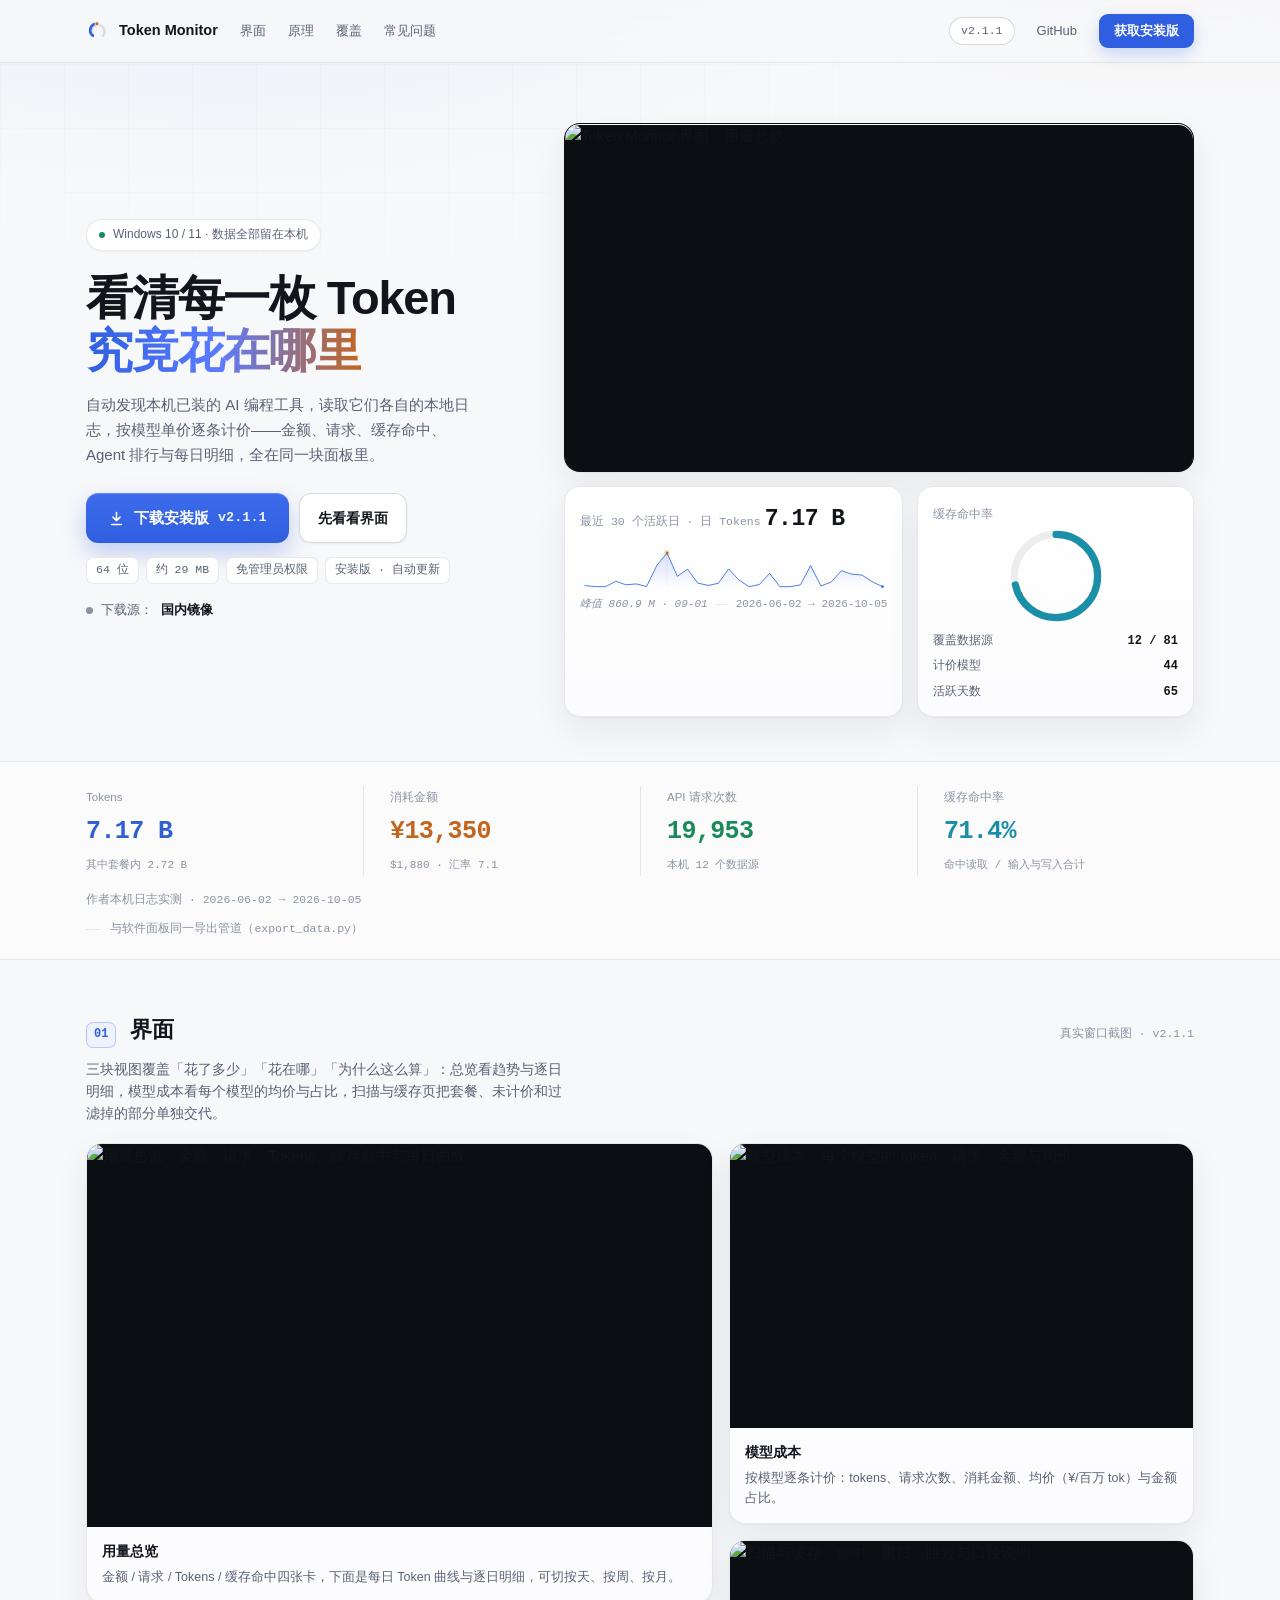
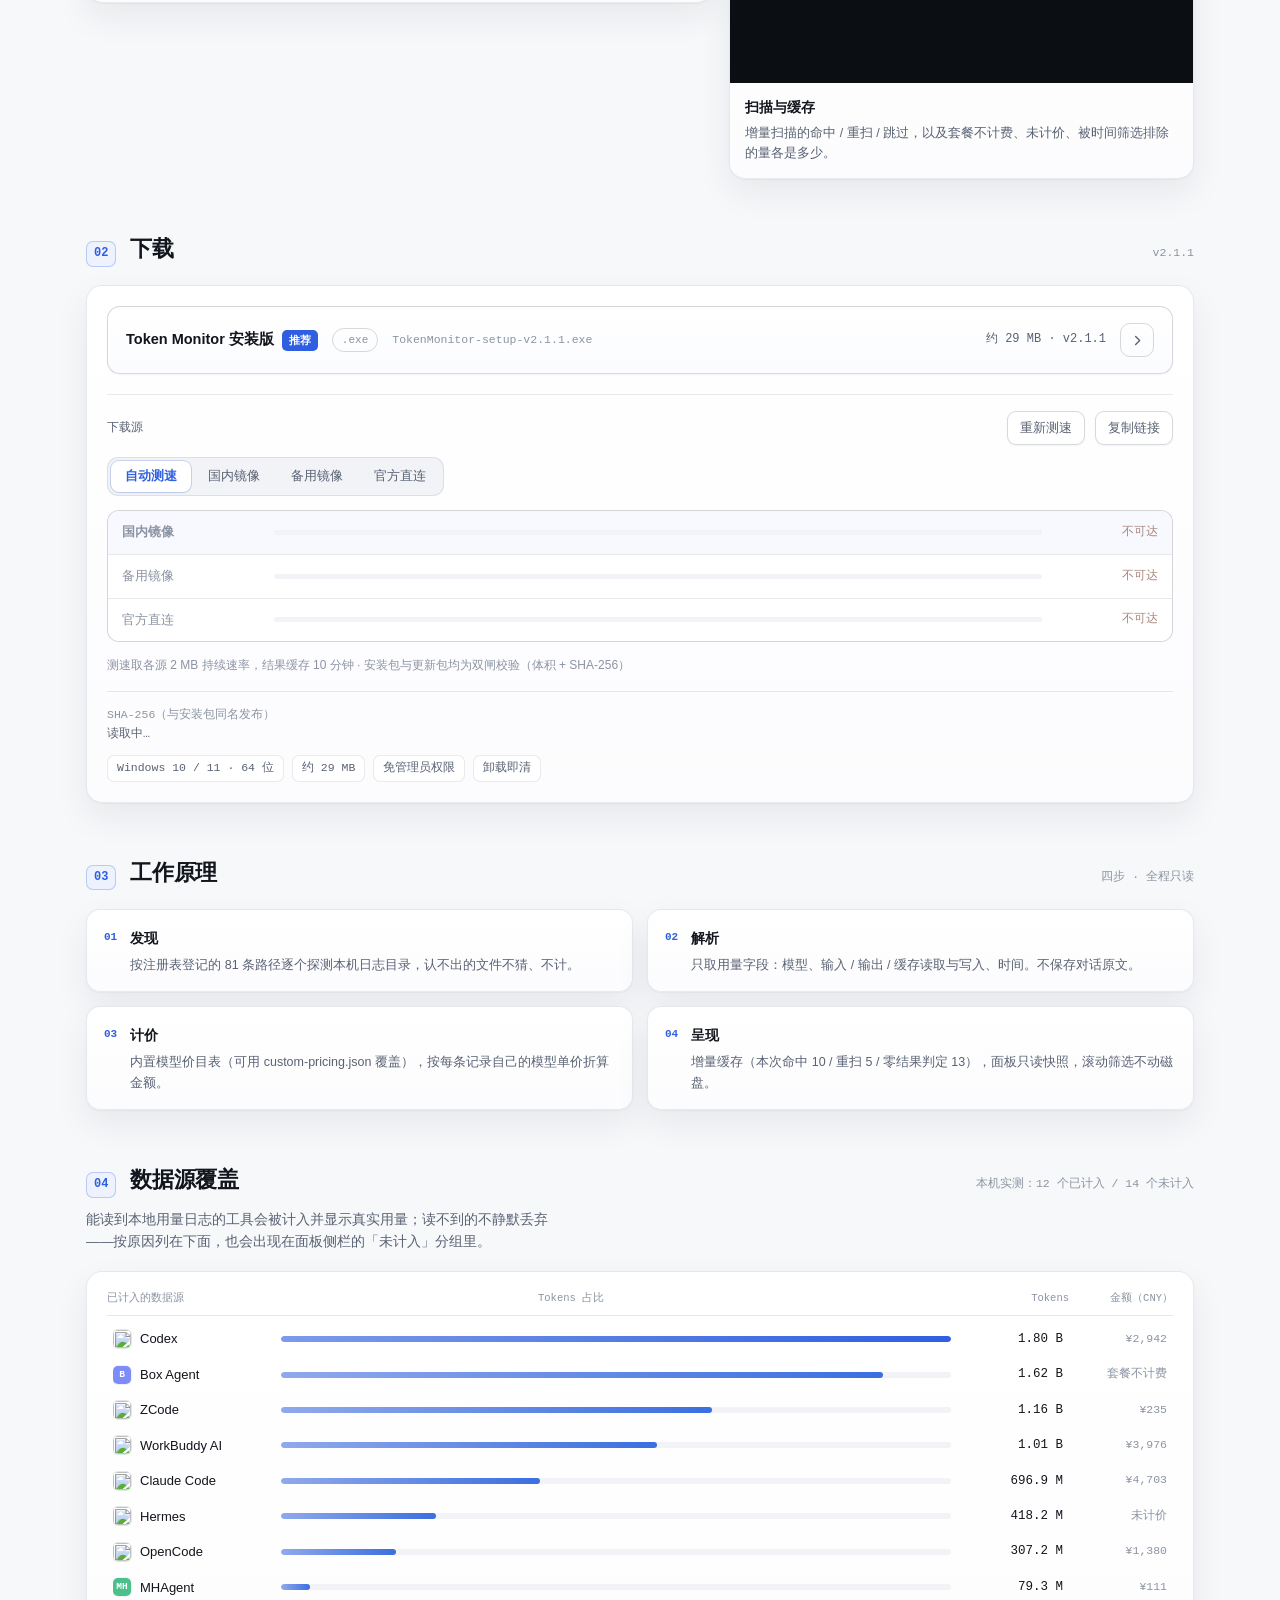
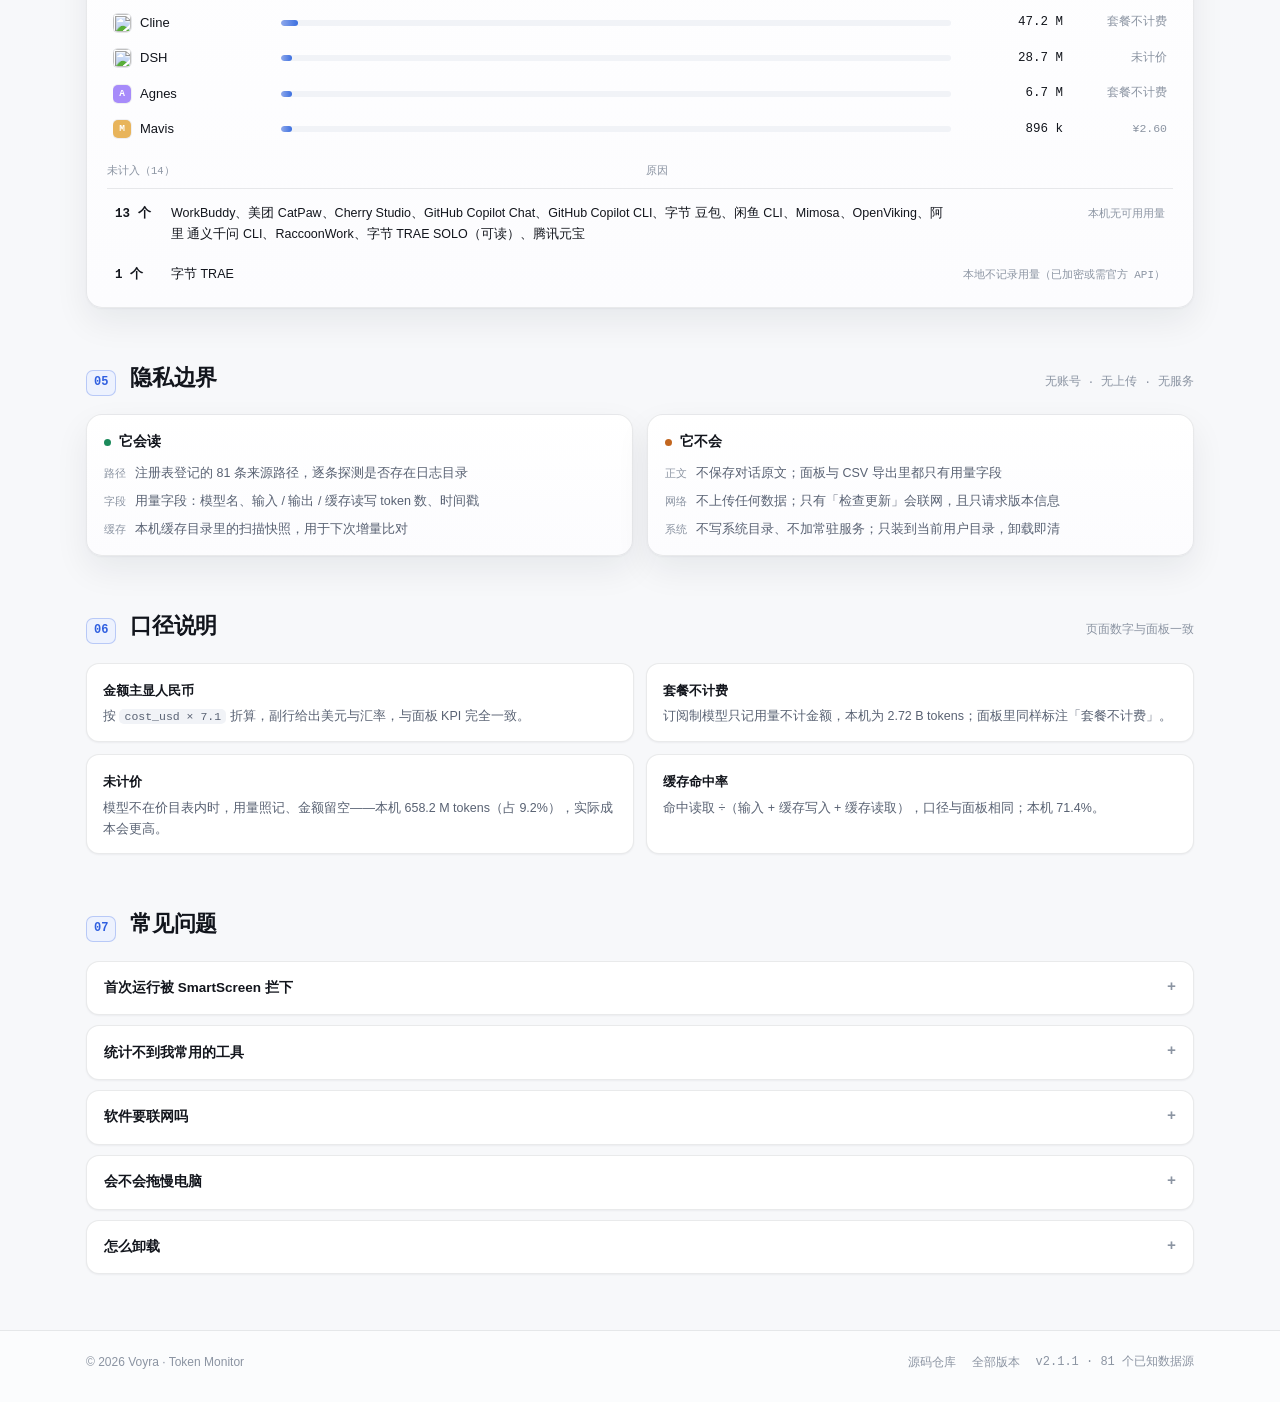
==== commit ea4dd70f: "chore(site): 下载页静态兜底版本同步 v2.1.1" ====
--- a/site/index.html
+++ b/site/index.html
@@ -347,7 +347,7 @@
   <a class="lk sec" href="#cover">覆盖</a>
   <a class="lk sec" href="#faq">常见问题</a>
   <span class="sp"></span>
-  <span class="pill" id="verPill">v2.1.0</span>
+  <span class="pill" id="verPill">v2.1.1</span>
   <a class="lk" href="https://github.com/liixnglinb/token-monitor" target="_blank" rel="noopener">GitHub</a>
   <a class="btn-sm" href="#download">获取安装版</a>
 </div></nav>
@@ -360,7 +360,7 @@
     <div class="cta rv">
       <a class="btn-main" id="dlMain" data-dl href="#download">
         <svg viewBox="0 0 24 24" fill="none" stroke="currentColor" stroke-width="2.2" stroke-linecap="round" stroke-linejoin="round" aria-hidden="true"><path d="M12 3.5v11.5M7 10l5 5 5-5M5 20.5h14"/></svg>
-        下载安装版<b id="verBtn">v2.1.0</b></a>
+        下载安装版<b id="verBtn">v2.1.1</b></a>
       <a class="btn-ghost" href="#shots">先看看界面</a>
     </div>
     <div class="chips rv">
@@ -400,7 +400,7 @@
 
 <section id="shots" class="rv"><div class="wrap">
   <div class="shead"><span class="no">01</span><h2>界面</h2><span class="sp"></span>
-    <span class="note">真实窗口截图 · v2.1.0</span></div>
+    <span class="note">真实窗口截图 · v2.1.1</span></div>
   <p class="sec-sub">三块视图覆盖「花了多少」「花在哪」「为什么这么算」：总览看趋势与逐日明细，模型成本看每个模型的均价与占比，扫描与缓存页把套餐、未计价和过滤掉的部分单独交代。</p>
   <div class="gal">
     <div class="card gcard">
@@ -422,14 +422,14 @@
 
 <section id="download" class="rv"><div class="wrap">
   <div class="shead"><span class="no">02</span><h2>下载</h2><span class="sp"></span>
-    <span class="note" id="dlVer">v2.1.0</span></div>
+    <span class="note" id="dlVer">v2.1.1</span></div>
   <div class="card dlcard">
     <div class="dl-row" data-dl id="dlRow">
       <span class="nm">Token Monitor 安装版<i class="tag">推荐</i></span>
       <span class="ext">.exe</span>
-      <span class="fn" id="fileName">TokenMonitor-setup-v2.1.0.exe</span>
+      <span class="fn" id="fileName">TokenMonitor-setup-v2.1.1.exe</span>
       <span class="sp"></span>
-      <span class="meta" id="dlMeta">约 29 MB · v2.1.0</span>
+      <span class="meta" id="dlMeta">约 29 MB · v2.1.1</span>
       <span class="go"><svg viewBox="0 0 24 24" width="15" height="15" fill="none" stroke="currentColor" stroke-width="2.2" stroke-linecap="round" stroke-linejoin="round" aria-hidden="true"><path d="M9 5.5l6.5 6.5L9 18.5"/></svg></span>
     </div>
 
@@ -528,7 +528,7 @@
   <span class="sp"></span>
   <a href="https://github.com/liixnglinb/token-monitor" target="_blank" rel="noopener">源码仓库</a>
   <a href="https://github.com/liixnglinb/token-monitor/releases" target="_blank" rel="noopener">全部版本</a>
-  <span class="mono" id="footVer">v2.1.0 · 81 个已知数据源</span>
+  <span class="mono" id="footVer">v2.1.1 · 81 个已知数据源</span>
 </div></footer>
 
 <script src="./app-1.js"></script>
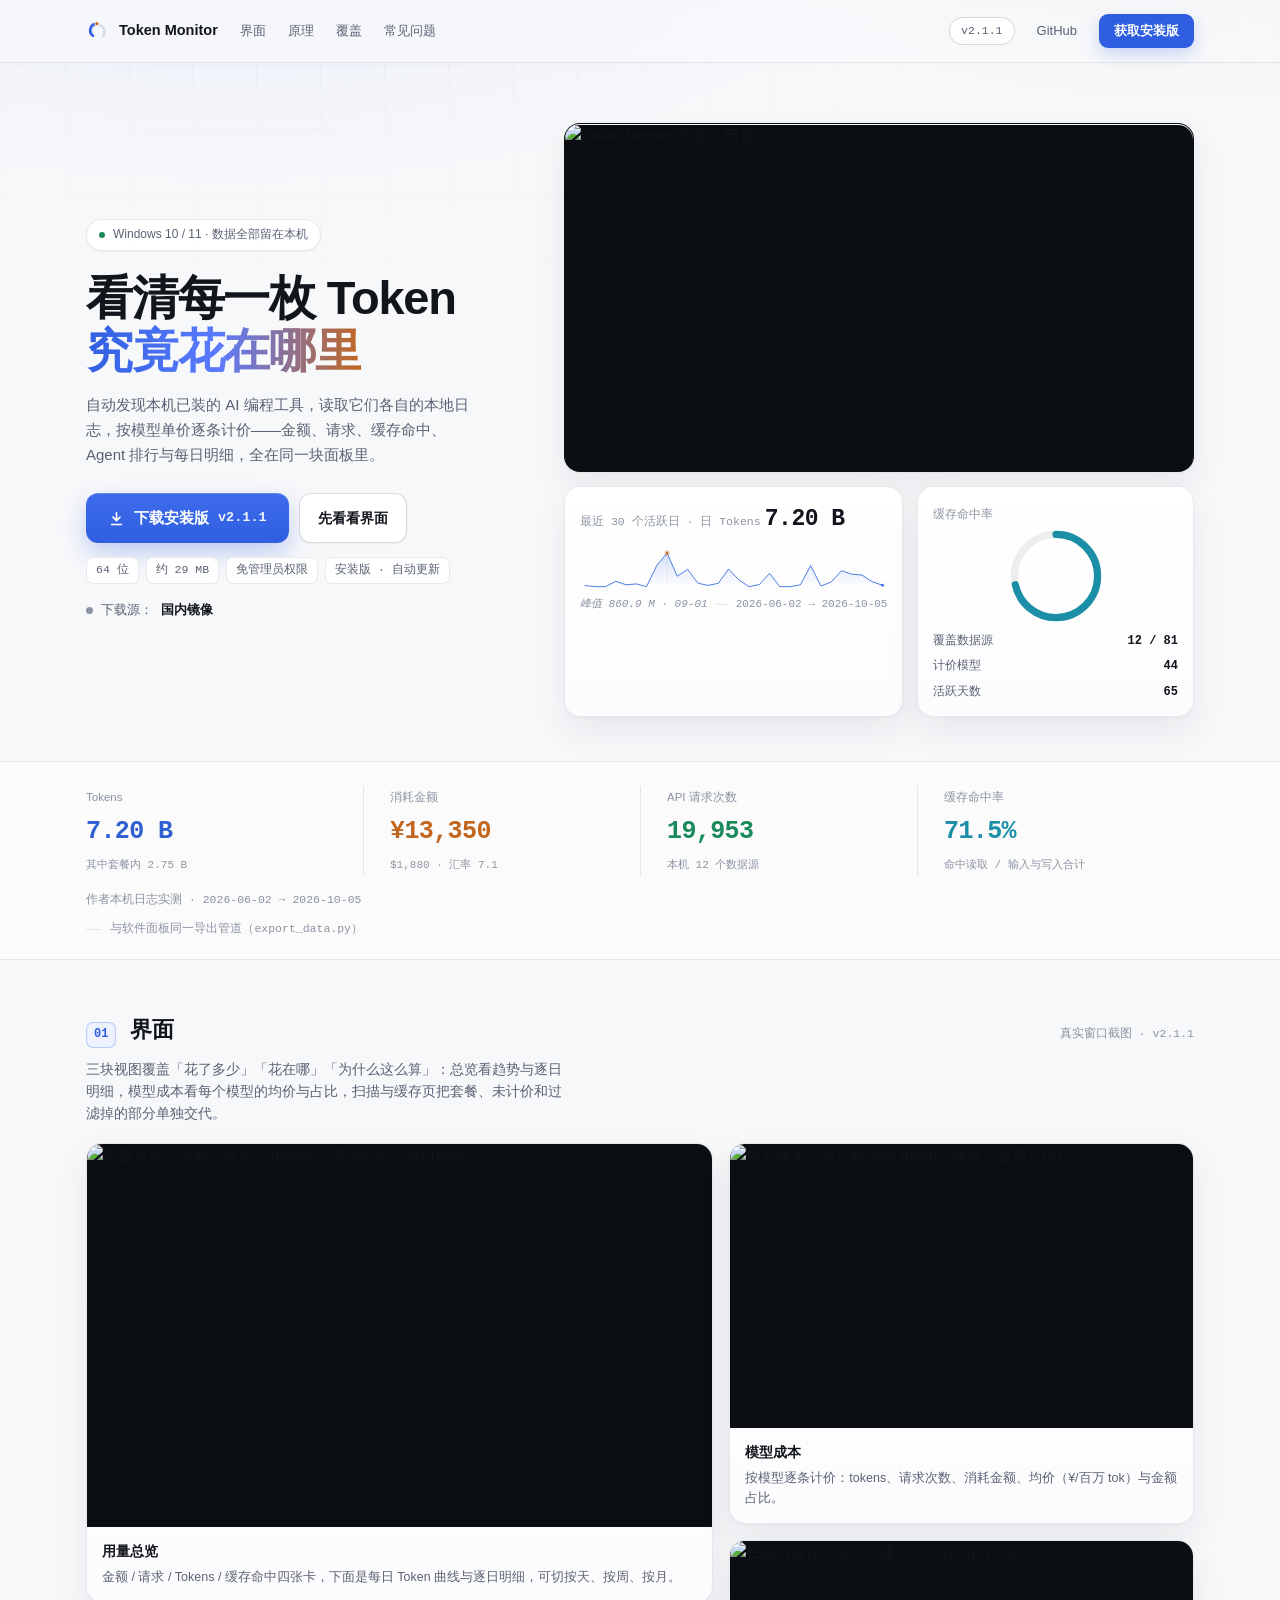
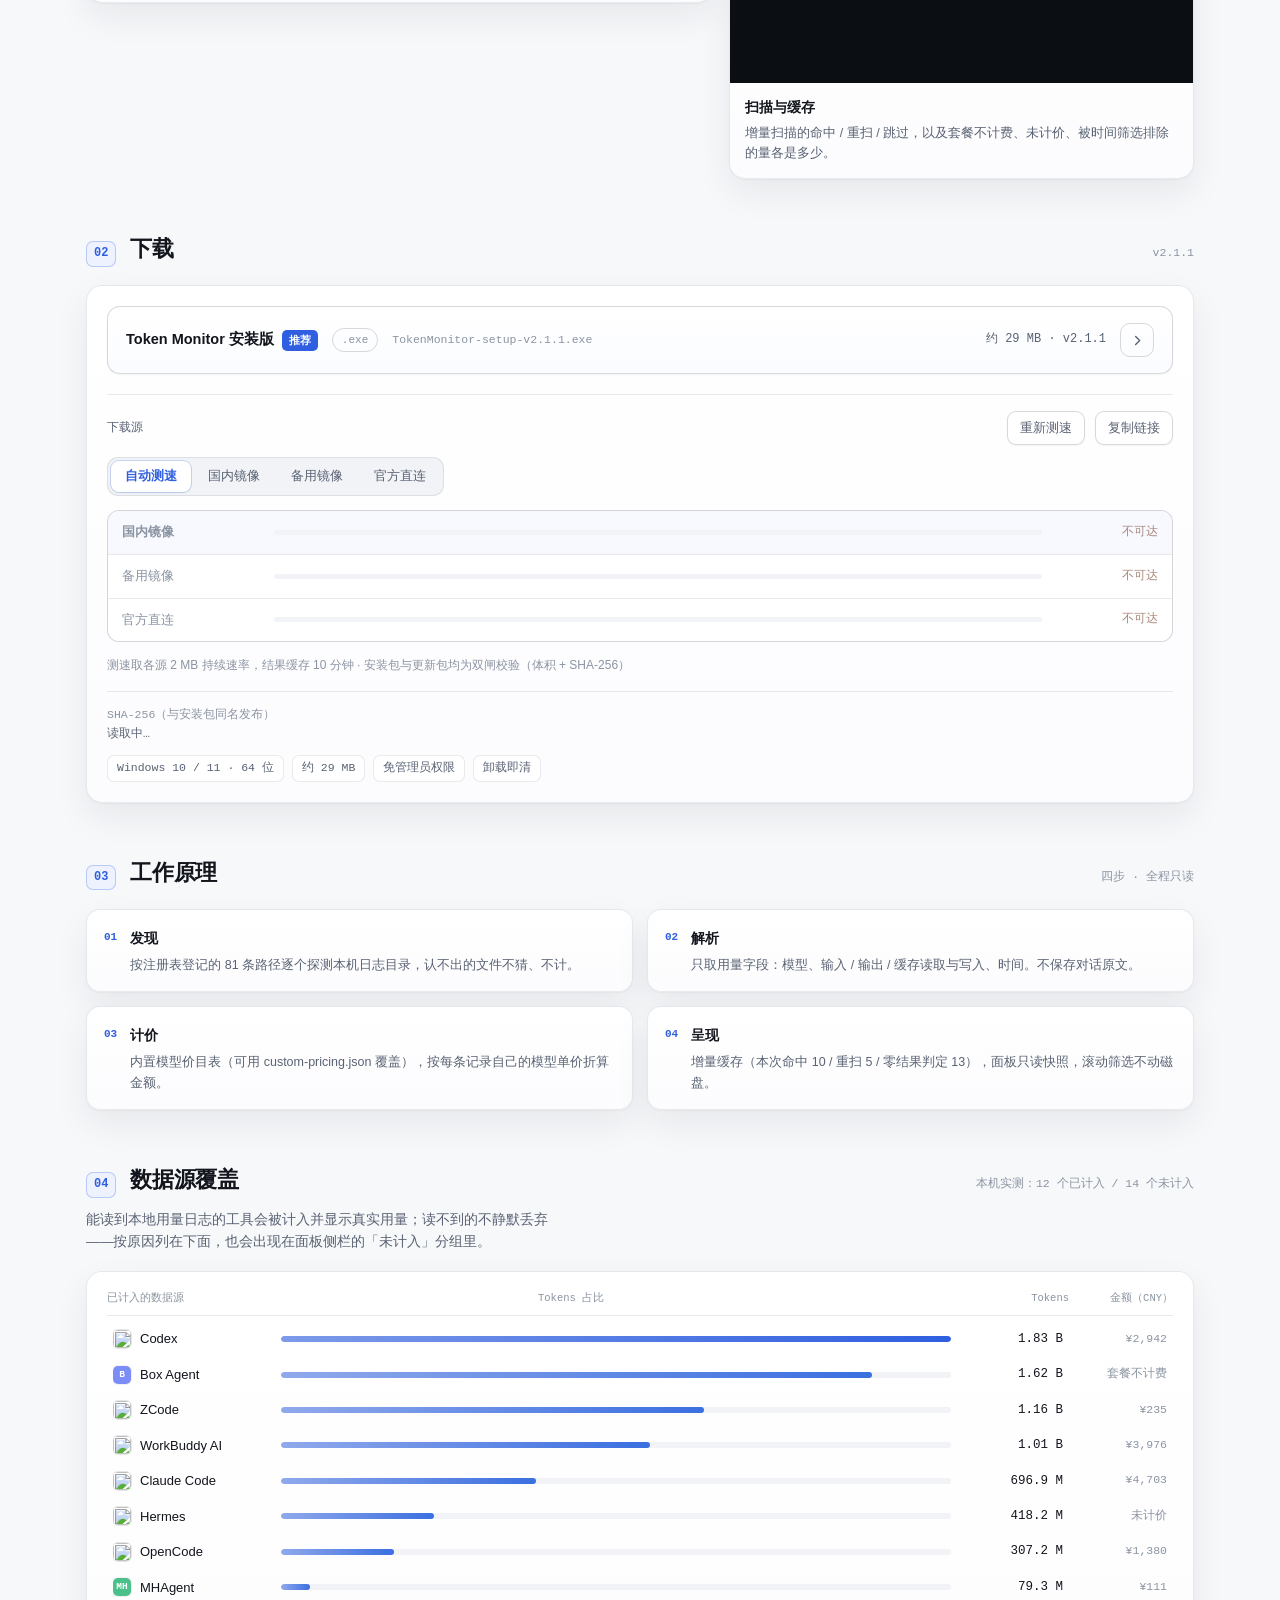
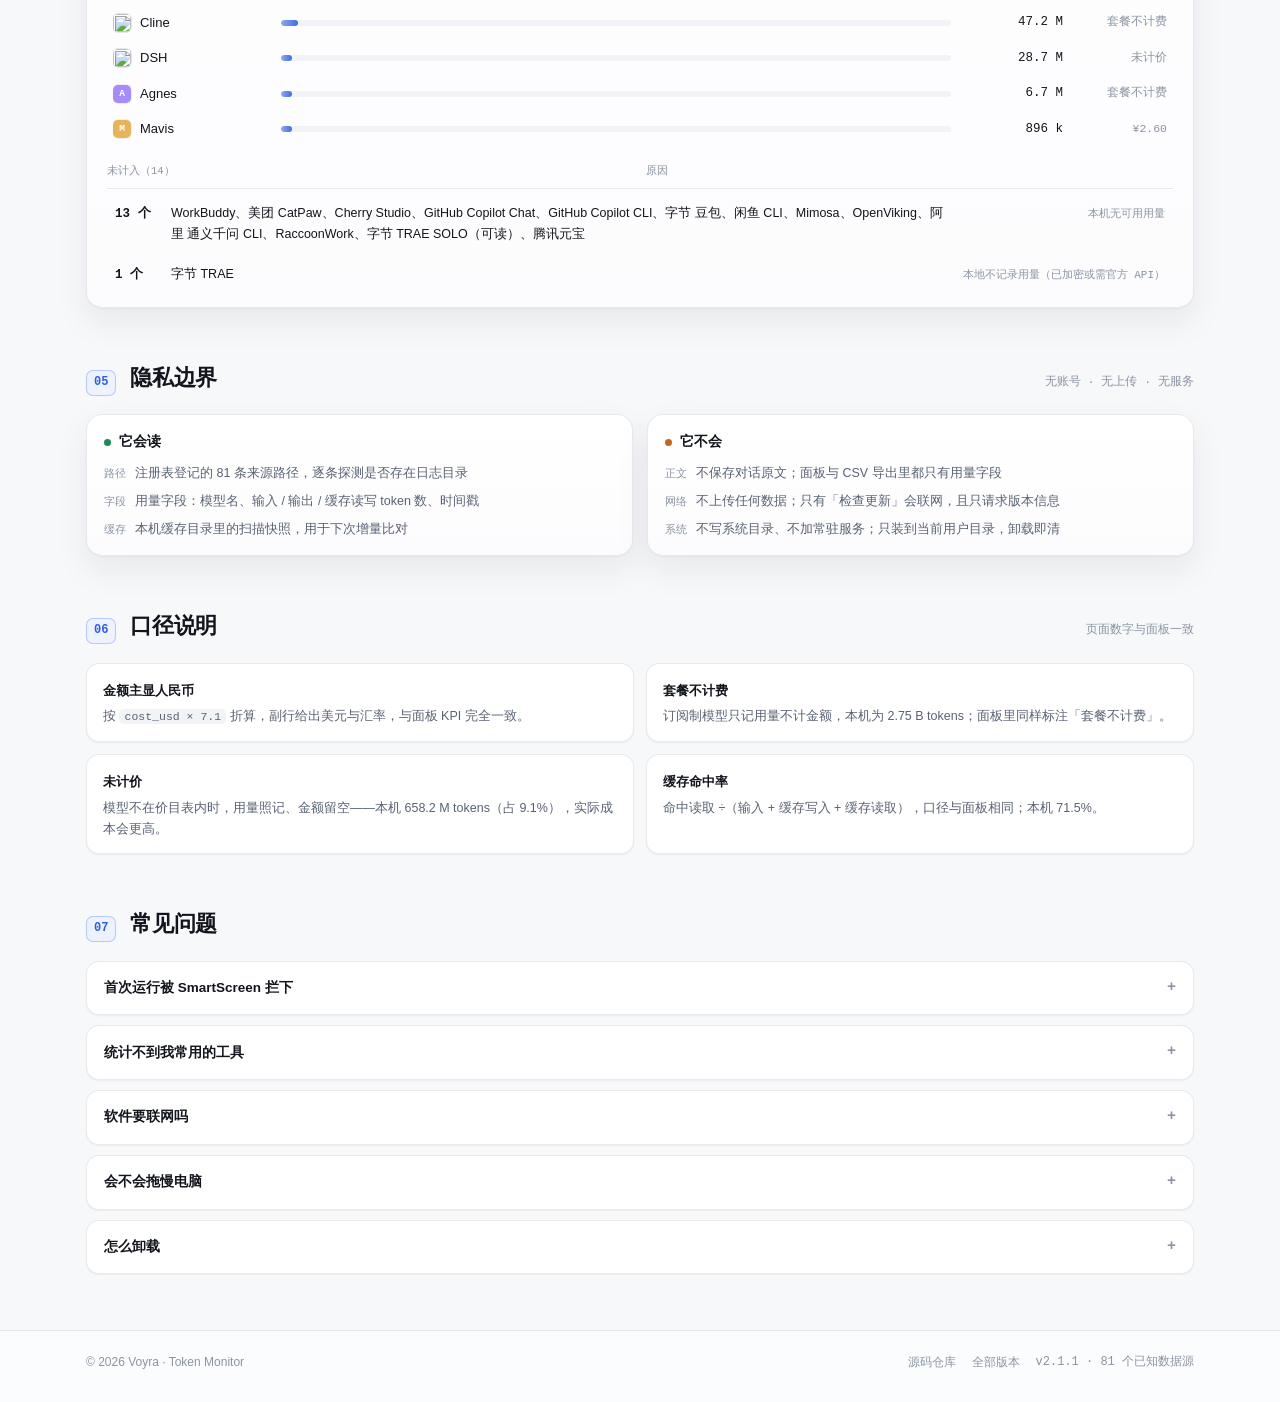
==== commit 75768ee9: "chore(cleanup): 删除确认无用的死码，补齐更新流程的状态 UI 死码按多口径交叉验证后才动手（字面量 / querySelector / classList / 字符串 拼接四条口径，注" ====
--- a/site/index.html
+++ b/site/index.html
@@ -378,13 +378,13 @@
     </div>
     <div class="card bcell">
       <span class="bl">最近 30 个活跃日 · 日 Tokens</span>
-      <span class="bv num" id="sparkTot">7.17 B</span>
-      <svg class="spark" viewBox="0 0 620 88" width="620" height="88" aria-hidden="true"><defs><linearGradient id="sg" x1="0" y1="0" x2="0" y2="1"><stop offset="0" stop-color="#3B6FE0" stop-opacity=".22"/><stop offset="1" stop-color="#3B6FE0" stop-opacity="0"/></linearGradient></defs><path d="M10.0,75.8 L30.7,78.0 L51.4,78.0 L72.1,67.1 L92.8,74.3 L113.4,72.4 L134.1,78.0 L154.8,35.3 L175.5,10.0 L196.2,57.0 L216.9,42.9 L237.6,70.9 L258.3,75.5 L279.0,71.2 L299.7,42.3 L320.3,64.4 L341.0,78.0 L361.7,73.7 L382.4,51.2 L403.1,78.0 L423.8,78.0 L444.5,74.3 L465.2,35.4 L485.9,76.7 L506.6,68.6 L527.2,45.8 L547.9,52.8 L568.6,54.5 L589.3,68.0 L610.0,77.8 L610.0,78.0 L10.0,78.0 Z" fill="url(#sg)"/><path d="M10.0,75.8 L30.7,78.0 L51.4,78.0 L72.1,67.1 L92.8,74.3 L113.4,72.4 L134.1,78.0 L154.8,35.3 L175.5,10.0 L196.2,57.0 L216.9,42.9 L237.6,70.9 L258.3,75.5 L279.0,71.2 L299.7,42.3 L320.3,64.4 L341.0,78.0 L361.7,73.7 L382.4,51.2 L403.1,78.0 L423.8,78.0 L444.5,74.3 L465.2,35.4 L485.9,76.7 L506.6,68.6 L527.2,45.8 L547.9,52.8 L568.6,54.5 L589.3,68.0 L610.0,77.8" fill="none" stroke="#3B6FE0" stroke-width="1.8" stroke-linejoin="round" stroke-linecap="round"/><line x1="175.5" y1="10.0" x2="175.5" y2="78" stroke="rgba(194,102,31,.35)" stroke-width="1" stroke-dasharray="2 3"/><circle cx="175.5" cy="10.0" r="6.5" fill="#C2661F" opacity=".14"/><circle cx="175.5" cy="10.0" r="2.9" fill="#C2661F"/><circle cx="610.0" cy="77.8" r="2.9" fill="#3B6FE0"/></svg>
+      <span class="bv num" id="sparkTot">7.20 B</span>
+      <svg class="spark" viewBox="0 0 620 88" width="620" height="88" aria-hidden="true"><defs><linearGradient id="sg" x1="0" y1="0" x2="0" y2="1"><stop offset="0" stop-color="#3B6FE0" stop-opacity=".22"/><stop offset="1" stop-color="#3B6FE0" stop-opacity="0"/></linearGradient></defs><path d="M10.0,75.8 L30.7,78.0 L51.4,78.0 L72.1,67.1 L92.8,74.3 L113.4,72.4 L134.1,78.0 L154.8,35.3 L175.5,10.0 L196.2,57.0 L216.9,42.9 L237.6,70.9 L258.3,75.5 L279.0,71.2 L299.7,42.3 L320.3,64.4 L341.0,78.0 L361.7,73.7 L382.4,51.2 L403.1,78.0 L423.8,78.0 L444.5,74.3 L465.2,35.4 L485.9,76.7 L506.6,68.6 L527.2,45.8 L547.9,52.8 L568.6,54.5 L589.3,68.0 L610.0,75.2 L610.0,78.0 L10.0,78.0 Z" fill="url(#sg)"/><path d="M10.0,75.8 L30.7,78.0 L51.4,78.0 L72.1,67.1 L92.8,74.3 L113.4,72.4 L134.1,78.0 L154.8,35.3 L175.5,10.0 L196.2,57.0 L216.9,42.9 L237.6,70.9 L258.3,75.5 L279.0,71.2 L299.7,42.3 L320.3,64.4 L341.0,78.0 L361.7,73.7 L382.4,51.2 L403.1,78.0 L423.8,78.0 L444.5,74.3 L465.2,35.4 L485.9,76.7 L506.6,68.6 L527.2,45.8 L547.9,52.8 L568.6,54.5 L589.3,68.0 L610.0,75.2" fill="none" stroke="#3B6FE0" stroke-width="1.8" stroke-linejoin="round" stroke-linecap="round"/><line x1="175.5" y1="10.0" x2="175.5" y2="78" stroke="rgba(194,102,31,.35)" stroke-width="1" stroke-dasharray="2 3"/><circle cx="175.5" cy="10.0" r="6.5" fill="#C2661F" opacity=".14"/><circle cx="175.5" cy="10.0" r="2.9" fill="#C2661F"/><circle cx="610.0" cy="75.2" r="2.9" fill="#3B6FE0"/></svg>
       <div class="bfoot"><em>峰值 860.9 M · 09-01</em><span class="ln"></span><span>2026-06-02 → 2026-10-05</span></div>
     </div>
     <div class="card bcell">
       <span class="bl">缓存命中率</span>
-      <svg class="ring" viewBox="0 0 120 120" aria-hidden="true"><circle cx="60" cy="60" r="52" fill="none" stroke="rgba(16,24,40,.07)" stroke-width="9"/><circle class="val" cx="60" cy="60" r="52" fill="none" stroke="#1B8FA8" stroke-width="9" stroke-linecap="round" stroke-dasharray="326.7" stroke-dashoffset="326.7" style="--off:93.4" transform="rotate(-90 60 60)"/></svg>
+      <svg class="ring" viewBox="0 0 120 120" aria-hidden="true"><circle cx="60" cy="60" r="52" fill="none" stroke="rgba(16,24,40,.07)" stroke-width="9"/><circle class="val" cx="60" cy="60" r="52" fill="none" stroke="#1B8FA8" stroke-width="9" stroke-linecap="round" stroke-dasharray="326.7" stroke-dashoffset="326.7" style="--off:93.1" transform="rotate(-90 60 60)"/></svg>
       <div class="blist">
         <div><span>覆盖数据源</span><b>12 / 81</b></div>
         <div><span>计价模型</span><b>44</b></div>
@@ -395,7 +395,7 @@
 </div></header>
 
 <section class="mrow"><div class="wrap" style="padding:0 36px">
-  <div class="mt t-token"><span class="lab">Tokens</span><span class="v" data-to="7.1705" data-dec="2" data-suf=" B">7.17 B</span><span class="msub">其中套餐内 2.72 B</span></div><div class="mt t-cost"><span class="lab">消耗金额</span><span class="v" data-to="13349.72" data-dec="0" data-pre="&#165;">¥13,350</span><span class="msub">$1,880 · 汇率 7.1</span></div><div class="mt t-req"><span class="lab">API 请求次数</span><span class="v" data-to="19953" data-dec="0">19,953</span><span class="msub">本机 12 个数据源</span></div><div class="mt t-cache"><span class="lab">缓存命中率</span><span class="v" data-to="71.43" data-dec="1" data-suf="%">71.4%</span><span class="msub">命中读取 / 输入与写入合计</span></div>
+  <div class="mt t-token"><span class="lab">Tokens</span><span class="v" data-to="7.2024" data-dec="2" data-suf=" B">7.20 B</span><span class="msub">其中套餐内 2.75 B</span></div><div class="mt t-cost"><span class="lab">消耗金额</span><span class="v" data-to="13349.72" data-dec="0" data-pre="&#165;">¥13,350</span><span class="msub">$1,880 · 汇率 7.1</span></div><div class="mt t-req"><span class="lab">API 请求次数</span><span class="v" data-to="19953" data-dec="0">19,953</span><span class="msub">本机 12 个数据源</span></div><div class="mt t-cache"><span class="lab">缓存命中率</span><span class="v" data-to="71.52" data-dec="1" data-suf="%">71.5%</span><span class="msub">命中读取 / 输入与写入合计</span></div>
 </div><div class="wrap"><p class="mcap"><span>作者本机日志实测 · 2026-06-02 → 2026-10-05</span><span class="ln"></span><span>与软件面板同一导出管道（export_data.py）</span></p></div></section>
 
 <section id="shots" class="rv"><div class="wrap">
@@ -478,7 +478,7 @@
   <p class="sec-sub">能读到本地用量日志的工具会被计入并显示真实用量；读不到的不静默丢弃——按原因列在下面，也会出现在面板侧栏的「未计入」分组里。</p>
   <div class="card panel">
     <div class="srchead"><span class="a">已计入的数据源</span><span class="a">Tokens 占比</span><span class="b">Tokens</span><span class="c">金额（CNY）</span></div>
-    <ul><li class="src"><span class="nm"><img class="ico-img" src="/token-monitor/agent-icons/codex.png" width="18" height="18" alt="" loading="lazy"><span>Codex</span></span><span class="track"><i style="width:100.0%"></i></span><span class="tk">1.80 B</span><span class="cq">¥2,942</span></li><li class="src"><span class="nm"><span class="ico-mono" style="--mc:#7C8CF8">B</span><span>Box Agent</span></span><span class="track"><i style="width:89.8%"></i></span><span class="tk">1.62 B</span><span class="cq">套餐不计费</span></li><li class="src"><span class="nm"><img class="ico-img" src="/token-monitor/agent-icons/zcode.png" width="18" height="18" alt="" loading="lazy"><span>ZCode</span></span><span class="track"><i style="width:64.3%"></i></span><span class="tk">1.16 B</span><span class="cq">¥235</span></li><li class="src"><span class="nm"><img class="ico-img" src="/token-monitor/agent-icons/workbuddy-ai.png" width="18" height="18" alt="" loading="lazy"><span>WorkBuddy AI</span></span><span class="track"><i style="width:56.1%"></i></span><span class="tk">1.01 B</span><span class="cq">¥3,976</span></li><li class="src"><span class="nm"><img class="ico-img" src="/token-monitor/agent-icons/claude-code.svg" width="18" height="18" alt="" loading="lazy"><span>Claude Code</span></span><span class="track"><i style="width:38.7%"></i></span><span class="tk">696.9 M</span><span class="cq">¥4,703</span></li><li class="src"><span class="nm"><img class="ico-img" src="/token-monitor/agent-icons/hermes.png" width="18" height="18" alt="" loading="lazy"><span>Hermes</span></span><span class="track"><i style="width:23.2%"></i></span><span class="tk">418.2 M</span><span class="cq">未计价</span></li><li class="src"><span class="nm"><img class="ico-img" src="/token-monitor/agent-icons/opencode.svg" width="18" height="18" alt="" loading="lazy"><span>OpenCode</span></span><span class="track"><i style="width:17.1%"></i></span><span class="tk">307.2 M</span><span class="cq">¥1,380</span></li><li class="src"><span class="nm"><span class="ico-mono" style="--mc:#4AC08A">MH</span><span>MHAgent</span></span><span class="track"><i style="width:4.4%"></i></span><span class="tk">79.3 M</span><span class="cq">¥111</span></li><li class="src"><span class="nm"><img class="ico-img" src="/token-monitor/agent-icons/cline.svg" width="18" height="18" alt="" loading="lazy"><span>Cline</span></span><span class="track"><i style="width:2.6%"></i></span><span class="tk">47.2 M</span><span class="cq">套餐不计费</span></li><li class="src"><span class="nm"><img class="ico-img" src="/token-monitor/agent-icons/dsh.png" width="18" height="18" alt="" loading="lazy"><span>DSH</span></span><span class="track"><i style="width:1.6%"></i></span><span class="tk">28.7 M</span><span class="cq">未计价</span></li><li class="src"><span class="nm"><span class="ico-mono" style="--mc:#A78BFA">A</span><span>Agnes</span></span><span class="track"><i style="width:1.6%"></i></span><span class="tk">6.7 M</span><span class="cq">套餐不计费</span></li><li class="src"><span class="nm"><span class="ico-mono" style="--mc:#E8B45B">M</span><span>Mavis</span></span><span class="track"><i style="width:1.6%"></i></span><span class="tk">896 k</span><span class="cq">¥2.60</span></li></ul>
+    <ul><li class="src"><span class="nm"><img class="ico-img" src="/token-monitor/agent-icons/codex.png" width="18" height="18" alt="" loading="lazy"><span>Codex</span></span><span class="track"><i style="width:100.0%"></i></span><span class="tk">1.83 B</span><span class="cq">¥2,942</span></li><li class="src"><span class="nm"><span class="ico-mono" style="--mc:#7C8CF8">B</span><span>Box Agent</span></span><span class="track"><i style="width:88.2%"></i></span><span class="tk">1.62 B</span><span class="cq">套餐不计费</span></li><li class="src"><span class="nm"><img class="ico-img" src="/token-monitor/agent-icons/zcode.png" width="18" height="18" alt="" loading="lazy"><span>ZCode</span></span><span class="track"><i style="width:63.2%"></i></span><span class="tk">1.16 B</span><span class="cq">¥235</span></li><li class="src"><span class="nm"><img class="ico-img" src="/token-monitor/agent-icons/workbuddy-ai.png" width="18" height="18" alt="" loading="lazy"><span>WorkBuddy AI</span></span><span class="track"><i style="width:55.1%"></i></span><span class="tk">1.01 B</span><span class="cq">¥3,976</span></li><li class="src"><span class="nm"><img class="ico-img" src="/token-monitor/agent-icons/claude-code.svg" width="18" height="18" alt="" loading="lazy"><span>Claude Code</span></span><span class="track"><i style="width:38.0%"></i></span><span class="tk">696.9 M</span><span class="cq">¥4,703</span></li><li class="src"><span class="nm"><img class="ico-img" src="/token-monitor/agent-icons/hermes.png" width="18" height="18" alt="" loading="lazy"><span>Hermes</span></span><span class="track"><i style="width:22.8%"></i></span><span class="tk">418.2 M</span><span class="cq">未计价</span></li><li class="src"><span class="nm"><img class="ico-img" src="/token-monitor/agent-icons/opencode.svg" width="18" height="18" alt="" loading="lazy"><span>OpenCode</span></span><span class="track"><i style="width:16.8%"></i></span><span class="tk">307.2 M</span><span class="cq">¥1,380</span></li><li class="src"><span class="nm"><span class="ico-mono" style="--mc:#4AC08A">MH</span><span>MHAgent</span></span><span class="track"><i style="width:4.3%"></i></span><span class="tk">79.3 M</span><span class="cq">¥111</span></li><li class="src"><span class="nm"><img class="ico-img" src="/token-monitor/agent-icons/cline.svg" width="18" height="18" alt="" loading="lazy"><span>Cline</span></span><span class="track"><i style="width:2.6%"></i></span><span class="tk">47.2 M</span><span class="cq">套餐不计费</span></li><li class="src"><span class="nm"><img class="ico-img" src="/token-monitor/agent-icons/dsh.png" width="18" height="18" alt="" loading="lazy"><span>DSH</span></span><span class="track"><i style="width:1.6%"></i></span><span class="tk">28.7 M</span><span class="cq">未计价</span></li><li class="src"><span class="nm"><span class="ico-mono" style="--mc:#A78BFA">A</span><span>Agnes</span></span><span class="track"><i style="width:1.6%"></i></span><span class="tk">6.7 M</span><span class="cq">套餐不计费</span></li><li class="src"><span class="nm"><span class="ico-mono" style="--mc:#E8B45B">M</span><span>Mavis</span></span><span class="track"><i style="width:1.6%"></i></span><span class="tk">896 k</span><span class="cq">¥2.60</span></li></ul>
     <div class="srchead" style="margin-top:16px"><span class="a">未计入（14）</span><span class="a">原因</span></div>
     <ul class="covlist"><li class="cov"><span class="cs">13 个</span><span class="cn">WorkBuddy、美团 CatPaw、Cherry Studio、GitHub Copilot Chat、GitHub Copilot CLI、字节 豆包、闲鱼 CLI、Mimosa、OpenViking、阿里 通义千问 CLI、RaccoonWork、字节 TRAE SOLO（可读）、腾讯元宝</span><span class="cd">本机无可用用量</span></li><li class="cov"><span class="cs">1 个</span><span class="cn">字节 TRAE</span><span class="cd">本地不记录用量（已加密或需官方 API）</span></li></ul>
   </div>
@@ -512,9 +512,9 @@
     <span class="note">页面数字与面板一致</span></div>
   <div class="specs">
     <div class="spec"><b>金额主显人民币</b><p>按 <code>cost_usd × 7.1</code> 折算，副行给出美元与汇率，与面板 KPI 完全一致。</p></div>
-    <div class="spec"><b>套餐不计费</b><p>订阅制模型只记用量不计金额，本机为 2.72 B tokens；面板里同样标注「套餐不计费」。</p></div>
-    <div class="spec"><b>未计价</b><p>模型不在价目表内时，用量照记、金额留空——本机 658.2 M tokens（占 9.2%），实际成本会更高。</p></div>
-    <div class="spec"><b>缓存命中率</b><p>命中读取 ÷（输入 + 缓存写入 + 缓存读取），口径与面板相同；本机 71.4%。</p></div>
+    <div class="spec"><b>套餐不计费</b><p>订阅制模型只记用量不计金额，本机为 2.75 B tokens；面板里同样标注「套餐不计费」。</p></div>
+    <div class="spec"><b>未计价</b><p>模型不在价目表内时，用量照记、金额留空——本机 658.2 M tokens（占 9.1%），实际成本会更高。</p></div>
+    <div class="spec"><b>缓存命中率</b><p>命中读取 ÷（输入 + 缓存写入 + 缓存读取），口径与面板相同；本机 71.5%。</p></div>
   </div>
 </div></section>
 
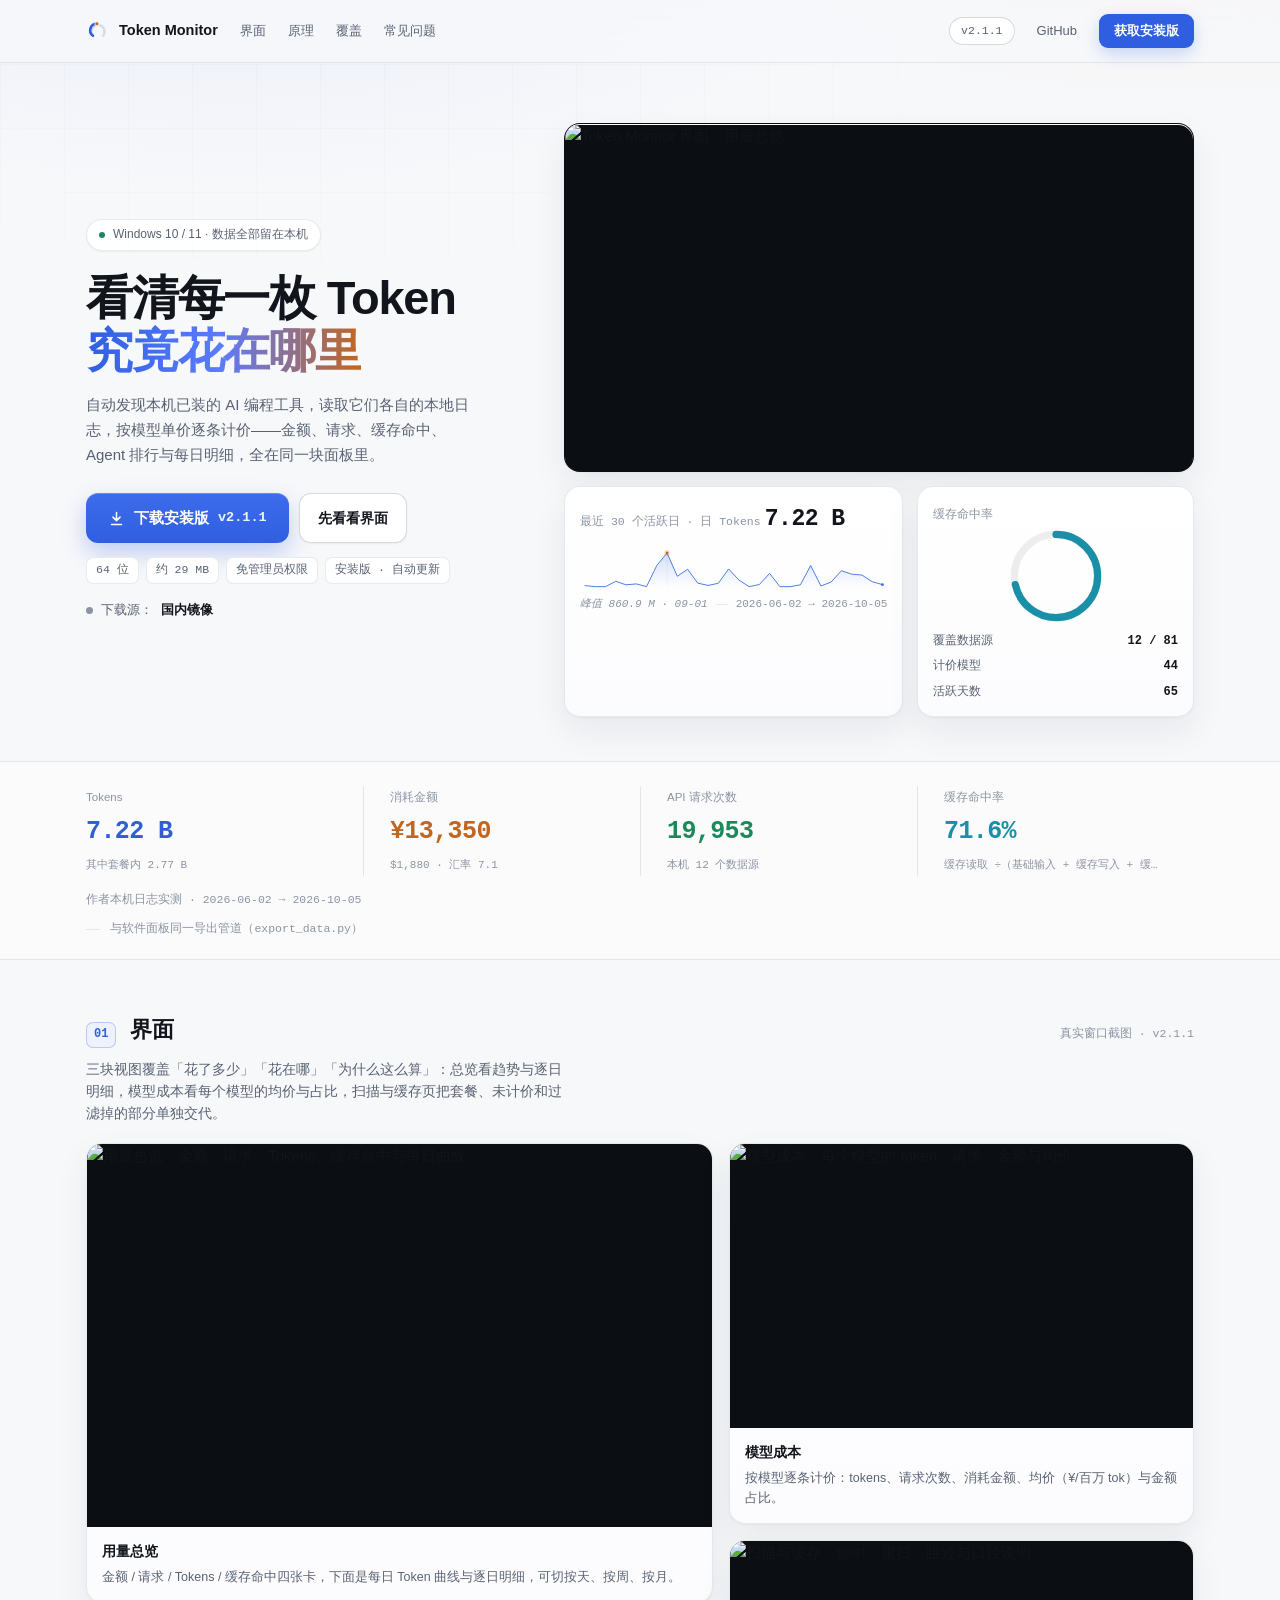
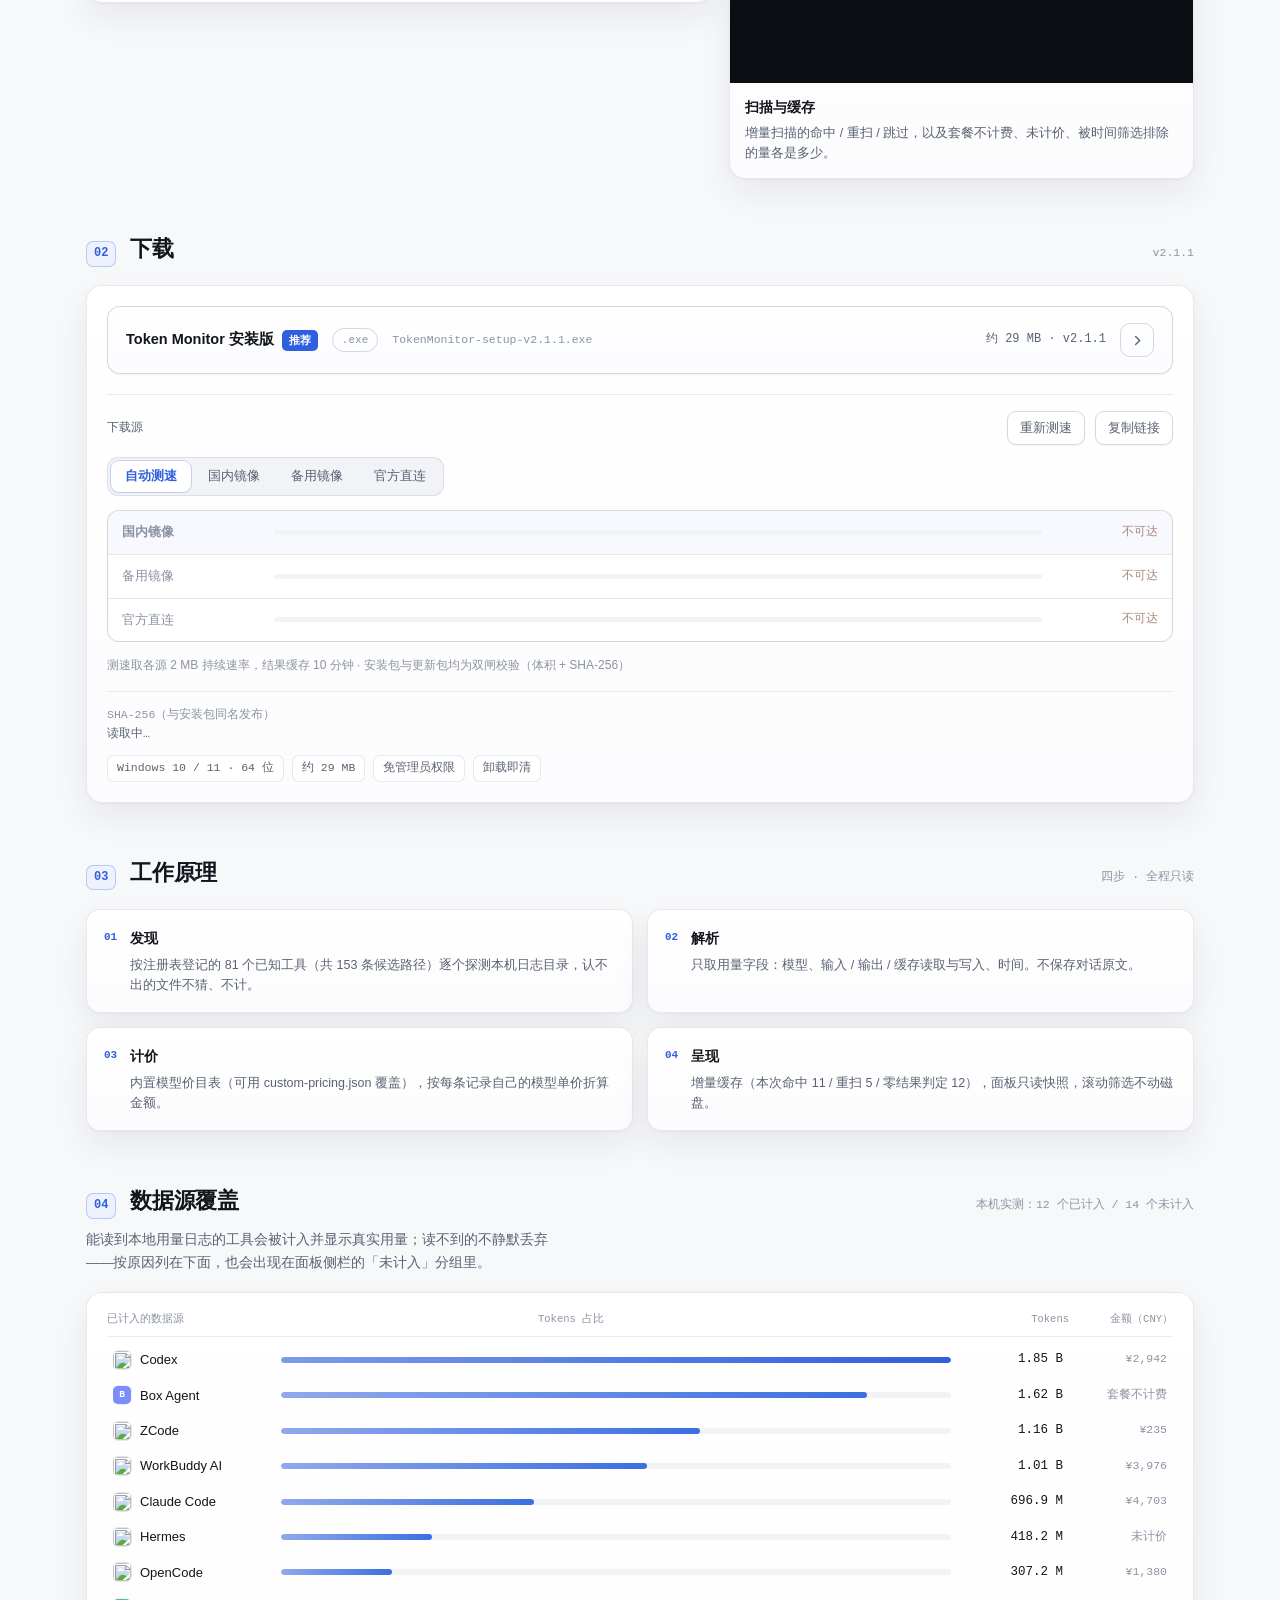
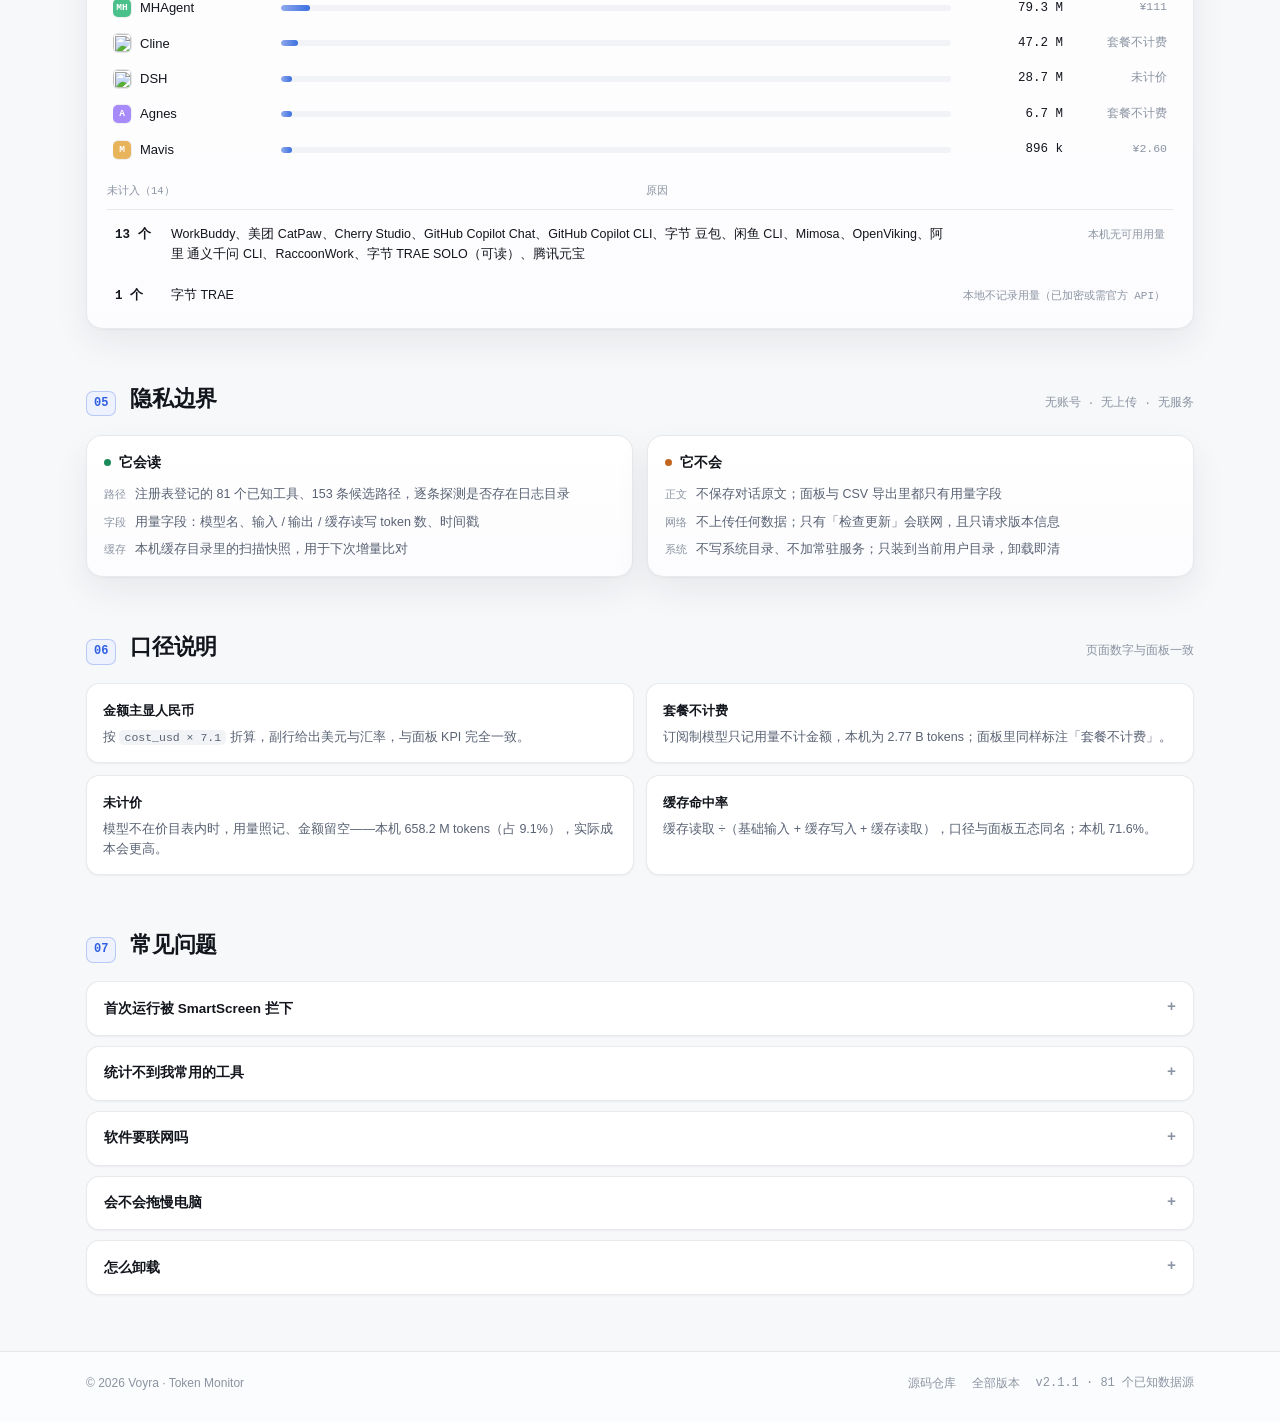
==== commit c34669e9: "fix(review3): 窄视口末列可达性 + 术语统一 + 打包链与测试稳定性 模块四.2 全分辨率与系统缩放（5 物理宽 × 3 缩放 × 3 视图 × 2 主题 = 90 组合）： - 实测 " ====
--- a/site/index.html
+++ b/site/index.html
@@ -378,13 +378,13 @@
     </div>
     <div class="card bcell">
       <span class="bl">最近 30 个活跃日 · 日 Tokens</span>
-      <span class="bv num" id="sparkTot">7.20 B</span>
-      <svg class="spark" viewBox="0 0 620 88" width="620" height="88" aria-hidden="true"><defs><linearGradient id="sg" x1="0" y1="0" x2="0" y2="1"><stop offset="0" stop-color="#3B6FE0" stop-opacity=".22"/><stop offset="1" stop-color="#3B6FE0" stop-opacity="0"/></linearGradient></defs><path d="M10.0,75.8 L30.7,78.0 L51.4,78.0 L72.1,67.1 L92.8,74.3 L113.4,72.4 L134.1,78.0 L154.8,35.3 L175.5,10.0 L196.2,57.0 L216.9,42.9 L237.6,70.9 L258.3,75.5 L279.0,71.2 L299.7,42.3 L320.3,64.4 L341.0,78.0 L361.7,73.7 L382.4,51.2 L403.1,78.0 L423.8,78.0 L444.5,74.3 L465.2,35.4 L485.9,76.7 L506.6,68.6 L527.2,45.8 L547.9,52.8 L568.6,54.5 L589.3,68.0 L610.0,75.2 L610.0,78.0 L10.0,78.0 Z" fill="url(#sg)"/><path d="M10.0,75.8 L30.7,78.0 L51.4,78.0 L72.1,67.1 L92.8,74.3 L113.4,72.4 L134.1,78.0 L154.8,35.3 L175.5,10.0 L196.2,57.0 L216.9,42.9 L237.6,70.9 L258.3,75.5 L279.0,71.2 L299.7,42.3 L320.3,64.4 L341.0,78.0 L361.7,73.7 L382.4,51.2 L403.1,78.0 L423.8,78.0 L444.5,74.3 L465.2,35.4 L485.9,76.7 L506.6,68.6 L527.2,45.8 L547.9,52.8 L568.6,54.5 L589.3,68.0 L610.0,75.2" fill="none" stroke="#3B6FE0" stroke-width="1.8" stroke-linejoin="round" stroke-linecap="round"/><line x1="175.5" y1="10.0" x2="175.5" y2="78" stroke="rgba(194,102,31,.35)" stroke-width="1" stroke-dasharray="2 3"/><circle cx="175.5" cy="10.0" r="6.5" fill="#C2661F" opacity=".14"/><circle cx="175.5" cy="10.0" r="2.9" fill="#C2661F"/><circle cx="610.0" cy="75.2" r="2.9" fill="#3B6FE0"/></svg>
+      <span class="bv num" id="sparkTot">7.22 B</span>
+      <svg class="spark" viewBox="0 0 620 88" width="620" height="88" aria-hidden="true"><defs><linearGradient id="sg" x1="0" y1="0" x2="0" y2="1"><stop offset="0" stop-color="#3B6FE0" stop-opacity=".22"/><stop offset="1" stop-color="#3B6FE0" stop-opacity="0"/></linearGradient></defs><path d="M10.0,75.8 L30.7,78.0 L51.4,78.0 L72.1,67.1 L92.8,74.3 L113.4,72.4 L134.1,78.0 L154.8,35.3 L175.5,10.0 L196.2,57.0 L216.9,42.9 L237.6,70.9 L258.3,75.5 L279.0,71.2 L299.7,42.3 L320.3,64.4 L341.0,78.0 L361.7,73.7 L382.4,51.2 L403.1,78.0 L423.8,78.0 L444.5,74.3 L465.2,35.4 L485.9,76.7 L506.6,68.6 L527.2,45.8 L547.9,52.8 L568.6,54.5 L589.3,68.0 L610.0,73.9 L610.0,78.0 L10.0,78.0 Z" fill="url(#sg)"/><path d="M10.0,75.8 L30.7,78.0 L51.4,78.0 L72.1,67.1 L92.8,74.3 L113.4,72.4 L134.1,78.0 L154.8,35.3 L175.5,10.0 L196.2,57.0 L216.9,42.9 L237.6,70.9 L258.3,75.5 L279.0,71.2 L299.7,42.3 L320.3,64.4 L341.0,78.0 L361.7,73.7 L382.4,51.2 L403.1,78.0 L423.8,78.0 L444.5,74.3 L465.2,35.4 L485.9,76.7 L506.6,68.6 L527.2,45.8 L547.9,52.8 L568.6,54.5 L589.3,68.0 L610.0,73.9" fill="none" stroke="#3B6FE0" stroke-width="1.8" stroke-linejoin="round" stroke-linecap="round"/><line x1="175.5" y1="10.0" x2="175.5" y2="78" stroke="rgba(194,102,31,.35)" stroke-width="1" stroke-dasharray="2 3"/><circle cx="175.5" cy="10.0" r="6.5" fill="#C2661F" opacity=".14"/><circle cx="175.5" cy="10.0" r="2.9" fill="#C2661F"/><circle cx="610.0" cy="73.9" r="2.9" fill="#3B6FE0"/></svg>
       <div class="bfoot"><em>峰值 860.9 M · 09-01</em><span class="ln"></span><span>2026-06-02 → 2026-10-05</span></div>
     </div>
     <div class="card bcell">
       <span class="bl">缓存命中率</span>
-      <svg class="ring" viewBox="0 0 120 120" aria-hidden="true"><circle cx="60" cy="60" r="52" fill="none" stroke="rgba(16,24,40,.07)" stroke-width="9"/><circle class="val" cx="60" cy="60" r="52" fill="none" stroke="#1B8FA8" stroke-width="9" stroke-linecap="round" stroke-dasharray="326.7" stroke-dashoffset="326.7" style="--off:93.1" transform="rotate(-90 60 60)"/></svg>
+      <svg class="ring" viewBox="0 0 120 120" aria-hidden="true"><circle cx="60" cy="60" r="52" fill="none" stroke="rgba(16,24,40,.07)" stroke-width="9"/><circle class="val" cx="60" cy="60" r="52" fill="none" stroke="#1B8FA8" stroke-width="9" stroke-linecap="round" stroke-dasharray="326.7" stroke-dashoffset="326.7" style="--off:92.9" transform="rotate(-90 60 60)"/></svg>
       <div class="blist">
         <div><span>覆盖数据源</span><b>12 / 81</b></div>
         <div><span>计价模型</span><b>44</b></div>
@@ -395,7 +395,7 @@
 </div></header>
 
 <section class="mrow"><div class="wrap" style="padding:0 36px">
-  <div class="mt t-token"><span class="lab">Tokens</span><span class="v" data-to="7.2024" data-dec="2" data-suf=" B">7.20 B</span><span class="msub">其中套餐内 2.75 B</span></div><div class="mt t-cost"><span class="lab">消耗金额</span><span class="v" data-to="13349.72" data-dec="0" data-pre="&#165;">¥13,350</span><span class="msub">$1,880 · 汇率 7.1</span></div><div class="mt t-req"><span class="lab">API 请求次数</span><span class="v" data-to="19953" data-dec="0">19,953</span><span class="msub">本机 12 个数据源</span></div><div class="mt t-cache"><span class="lab">缓存命中率</span><span class="v" data-to="71.52" data-dec="1" data-suf="%">71.5%</span><span class="msub">命中读取 / 输入与写入合计</span></div>
+  <div class="mt t-token"><span class="lab">Tokens</span><span class="v" data-to="7.2195" data-dec="2" data-suf=" B">7.22 B</span><span class="msub">其中套餐内 2.77 B</span></div><div class="mt t-cost"><span class="lab">消耗金额</span><span class="v" data-to="13349.72" data-dec="0" data-pre="&#165;">¥13,350</span><span class="msub">$1,880 · 汇率 7.1</span></div><div class="mt t-req"><span class="lab">API 请求次数</span><span class="v" data-to="19953" data-dec="0">19,953</span><span class="msub">本机 12 个数据源</span></div><div class="mt t-cache"><span class="lab">缓存命中率</span><span class="v" data-to="71.56" data-dec="1" data-suf="%">71.6%</span><span class="msub">缓存读取 ÷（基础输入 + 缓存写入 + 缓存读取）</span></div>
 </div><div class="wrap"><p class="mcap"><span>作者本机日志实测 · 2026-06-02 → 2026-10-05</span><span class="ln"></span><span>与软件面板同一导出管道（export_data.py）</span></p></div></section>
 
 <section id="shots" class="rv"><div class="wrap">
@@ -469,7 +469,7 @@
 <section id="how" class="rv"><div class="wrap">
   <div class="shead"><span class="no">03</span><h2>工作原理</h2><span class="sp"></span>
     <span class="note">四步 · 全程只读</span></div>
-  <ul class="steps"><li class="step"><span class="sn">01</span><div><b>发现</b><p>按注册表登记的 81 条路径逐个探测本机日志目录，认不出的文件不猜、不计。</p></div></li><li class="step"><span class="sn">02</span><div><b>解析</b><p>只取用量字段：模型、输入 / 输出 / 缓存读取与写入、时间。不保存对话原文。</p></div></li><li class="step"><span class="sn">03</span><div><b>计价</b><p>内置模型价目表（可用 custom-pricing.json 覆盖），按每条记录自己的模型单价折算金额。</p></div></li><li class="step"><span class="sn">04</span><div><b>呈现</b><p>增量缓存（本次命中 10 / 重扫 5 / 零结果判定 13），面板只读快照，滚动筛选不动磁盘。</p></div></li></ul>
+  <ul class="steps"><li class="step"><span class="sn">01</span><div><b>发现</b><p>按注册表登记的 81 个已知工具（共 153 条候选路径）逐个探测本机日志目录，认不出的文件不猜、不计。</p></div></li><li class="step"><span class="sn">02</span><div><b>解析</b><p>只取用量字段：模型、输入 / 输出 / 缓存读取与写入、时间。不保存对话原文。</p></div></li><li class="step"><span class="sn">03</span><div><b>计价</b><p>内置模型价目表（可用 custom-pricing.json 覆盖），按每条记录自己的模型单价折算金额。</p></div></li><li class="step"><span class="sn">04</span><div><b>呈现</b><p>增量缓存（本次命中 11 / 重扫 5 / 零结果判定 12），面板只读快照，滚动筛选不动磁盘。</p></div></li></ul>
 </div></section>
 
 <section id="cover" class="rv"><div class="wrap">
@@ -478,7 +478,7 @@
   <p class="sec-sub">能读到本地用量日志的工具会被计入并显示真实用量；读不到的不静默丢弃——按原因列在下面，也会出现在面板侧栏的「未计入」分组里。</p>
   <div class="card panel">
     <div class="srchead"><span class="a">已计入的数据源</span><span class="a">Tokens 占比</span><span class="b">Tokens</span><span class="c">金额（CNY）</span></div>
-    <ul><li class="src"><span class="nm"><img class="ico-img" src="/token-monitor/agent-icons/codex.png" width="18" height="18" alt="" loading="lazy"><span>Codex</span></span><span class="track"><i style="width:100.0%"></i></span><span class="tk">1.83 B</span><span class="cq">¥2,942</span></li><li class="src"><span class="nm"><span class="ico-mono" style="--mc:#7C8CF8">B</span><span>Box Agent</span></span><span class="track"><i style="width:88.2%"></i></span><span class="tk">1.62 B</span><span class="cq">套餐不计费</span></li><li class="src"><span class="nm"><img class="ico-img" src="/token-monitor/agent-icons/zcode.png" width="18" height="18" alt="" loading="lazy"><span>ZCode</span></span><span class="track"><i style="width:63.2%"></i></span><span class="tk">1.16 B</span><span class="cq">¥235</span></li><li class="src"><span class="nm"><img class="ico-img" src="/token-monitor/agent-icons/workbuddy-ai.png" width="18" height="18" alt="" loading="lazy"><span>WorkBuddy AI</span></span><span class="track"><i style="width:55.1%"></i></span><span class="tk">1.01 B</span><span class="cq">¥3,976</span></li><li class="src"><span class="nm"><img class="ico-img" src="/token-monitor/agent-icons/claude-code.svg" width="18" height="18" alt="" loading="lazy"><span>Claude Code</span></span><span class="track"><i style="width:38.0%"></i></span><span class="tk">696.9 M</span><span class="cq">¥4,703</span></li><li class="src"><span class="nm"><img class="ico-img" src="/token-monitor/agent-icons/hermes.png" width="18" height="18" alt="" loading="lazy"><span>Hermes</span></span><span class="track"><i style="width:22.8%"></i></span><span class="tk">418.2 M</span><span class="cq">未计价</span></li><li class="src"><span class="nm"><img class="ico-img" src="/token-monitor/agent-icons/opencode.svg" width="18" height="18" alt="" loading="lazy"><span>OpenCode</span></span><span class="track"><i style="width:16.8%"></i></span><span class="tk">307.2 M</span><span class="cq">¥1,380</span></li><li class="src"><span class="nm"><span class="ico-mono" style="--mc:#4AC08A">MH</span><span>MHAgent</span></span><span class="track"><i style="width:4.3%"></i></span><span class="tk">79.3 M</span><span class="cq">¥111</span></li><li class="src"><span class="nm"><img class="ico-img" src="/token-monitor/agent-icons/cline.svg" width="18" height="18" alt="" loading="lazy"><span>Cline</span></span><span class="track"><i style="width:2.6%"></i></span><span class="tk">47.2 M</span><span class="cq">套餐不计费</span></li><li class="src"><span class="nm"><img class="ico-img" src="/token-monitor/agent-icons/dsh.png" width="18" height="18" alt="" loading="lazy"><span>DSH</span></span><span class="track"><i style="width:1.6%"></i></span><span class="tk">28.7 M</span><span class="cq">未计价</span></li><li class="src"><span class="nm"><span class="ico-mono" style="--mc:#A78BFA">A</span><span>Agnes</span></span><span class="track"><i style="width:1.6%"></i></span><span class="tk">6.7 M</span><span class="cq">套餐不计费</span></li><li class="src"><span class="nm"><span class="ico-mono" style="--mc:#E8B45B">M</span><span>Mavis</span></span><span class="track"><i style="width:1.6%"></i></span><span class="tk">896 k</span><span class="cq">¥2.60</span></li></ul>
+    <ul><li class="src"><span class="nm"><img class="ico-img" src="/token-monitor/agent-icons/codex.png" width="18" height="18" alt="" loading="lazy"><span>Codex</span></span><span class="track"><i style="width:100.0%"></i></span><span class="tk">1.85 B</span><span class="cq">¥2,942</span></li><li class="src"><span class="nm"><span class="ico-mono" style="--mc:#7C8CF8">B</span><span>Box Agent</span></span><span class="track"><i style="width:87.4%"></i></span><span class="tk">1.62 B</span><span class="cq">套餐不计费</span></li><li class="src"><span class="nm"><img class="ico-img" src="/token-monitor/agent-icons/zcode.png" width="18" height="18" alt="" loading="lazy"><span>ZCode</span></span><span class="track"><i style="width:62.6%"></i></span><span class="tk">1.16 B</span><span class="cq">¥235</span></li><li class="src"><span class="nm"><img class="ico-img" src="/token-monitor/agent-icons/workbuddy-ai.png" width="18" height="18" alt="" loading="lazy"><span>WorkBuddy AI</span></span><span class="track"><i style="width:54.6%"></i></span><span class="tk">1.01 B</span><span class="cq">¥3,976</span></li><li class="src"><span class="nm"><img class="ico-img" src="/token-monitor/agent-icons/claude-code.svg" width="18" height="18" alt="" loading="lazy"><span>Claude Code</span></span><span class="track"><i style="width:37.7%"></i></span><span class="tk">696.9 M</span><span class="cq">¥4,703</span></li><li class="src"><span class="nm"><img class="ico-img" src="/token-monitor/agent-icons/hermes.png" width="18" height="18" alt="" loading="lazy"><span>Hermes</span></span><span class="track"><i style="width:22.6%"></i></span><span class="tk">418.2 M</span><span class="cq">未计价</span></li><li class="src"><span class="nm"><img class="ico-img" src="/token-monitor/agent-icons/opencode.svg" width="18" height="18" alt="" loading="lazy"><span>OpenCode</span></span><span class="track"><i style="width:16.6%"></i></span><span class="tk">307.2 M</span><span class="cq">¥1,380</span></li><li class="src"><span class="nm"><span class="ico-mono" style="--mc:#4AC08A">MH</span><span>MHAgent</span></span><span class="track"><i style="width:4.3%"></i></span><span class="tk">79.3 M</span><span class="cq">¥111</span></li><li class="src"><span class="nm"><img class="ico-img" src="/token-monitor/agent-icons/cline.svg" width="18" height="18" alt="" loading="lazy"><span>Cline</span></span><span class="track"><i style="width:2.6%"></i></span><span class="tk">47.2 M</span><span class="cq">套餐不计费</span></li><li class="src"><span class="nm"><img class="ico-img" src="/token-monitor/agent-icons/dsh.png" width="18" height="18" alt="" loading="lazy"><span>DSH</span></span><span class="track"><i style="width:1.6%"></i></span><span class="tk">28.7 M</span><span class="cq">未计价</span></li><li class="src"><span class="nm"><span class="ico-mono" style="--mc:#A78BFA">A</span><span>Agnes</span></span><span class="track"><i style="width:1.6%"></i></span><span class="tk">6.7 M</span><span class="cq">套餐不计费</span></li><li class="src"><span class="nm"><span class="ico-mono" style="--mc:#E8B45B">M</span><span>Mavis</span></span><span class="track"><i style="width:1.6%"></i></span><span class="tk">896 k</span><span class="cq">¥2.60</span></li></ul>
     <div class="srchead" style="margin-top:16px"><span class="a">未计入（14）</span><span class="a">原因</span></div>
     <ul class="covlist"><li class="cov"><span class="cs">13 个</span><span class="cn">WorkBuddy、美团 CatPaw、Cherry Studio、GitHub Copilot Chat、GitHub Copilot CLI、字节 豆包、闲鱼 CLI、Mimosa、OpenViking、阿里 通义千问 CLI、RaccoonWork、字节 TRAE SOLO（可读）、腾讯元宝</span><span class="cd">本机无可用用量</span></li><li class="cov"><span class="cs">1 个</span><span class="cn">字节 TRAE</span><span class="cd">本地不记录用量（已加密或需官方 API）</span></li></ul>
   </div>
@@ -491,7 +491,7 @@
     <div class="card plist yes">
       <h3><i></i>它会读</h3>
       <ul>
-        <li><em>路径</em>注册表登记的 81 条来源路径，逐条探测是否存在日志目录</li>
+        <li><em>路径</em>注册表登记的 81 个已知工具、153 条候选路径，逐条探测是否存在日志目录</li>
         <li><em>字段</em>用量字段：模型名、输入 / 输出 / 缓存读写 token 数、时间戳</li>
         <li><em>缓存</em>本机缓存目录里的扫描快照，用于下次增量比对</li>
       </ul>
@@ -512,9 +512,9 @@
     <span class="note">页面数字与面板一致</span></div>
   <div class="specs">
     <div class="spec"><b>金额主显人民币</b><p>按 <code>cost_usd × 7.1</code> 折算，副行给出美元与汇率，与面板 KPI 完全一致。</p></div>
-    <div class="spec"><b>套餐不计费</b><p>订阅制模型只记用量不计金额，本机为 2.75 B tokens；面板里同样标注「套餐不计费」。</p></div>
+    <div class="spec"><b>套餐不计费</b><p>订阅制模型只记用量不计金额，本机为 2.77 B tokens；面板里同样标注「套餐不计费」。</p></div>
     <div class="spec"><b>未计价</b><p>模型不在价目表内时，用量照记、金额留空——本机 658.2 M tokens（占 9.1%），实际成本会更高。</p></div>
-    <div class="spec"><b>缓存命中率</b><p>命中读取 ÷（输入 + 缓存写入 + 缓存读取），口径与面板相同；本机 71.5%。</p></div>
+    <div class="spec"><b>缓存命中率</b><p>缓存读取 ÷（基础输入 + 缓存写入 + 缓存读取），口径与面板五态同名；本机 71.6%。</p></div>
   </div>
 </div></section>
 
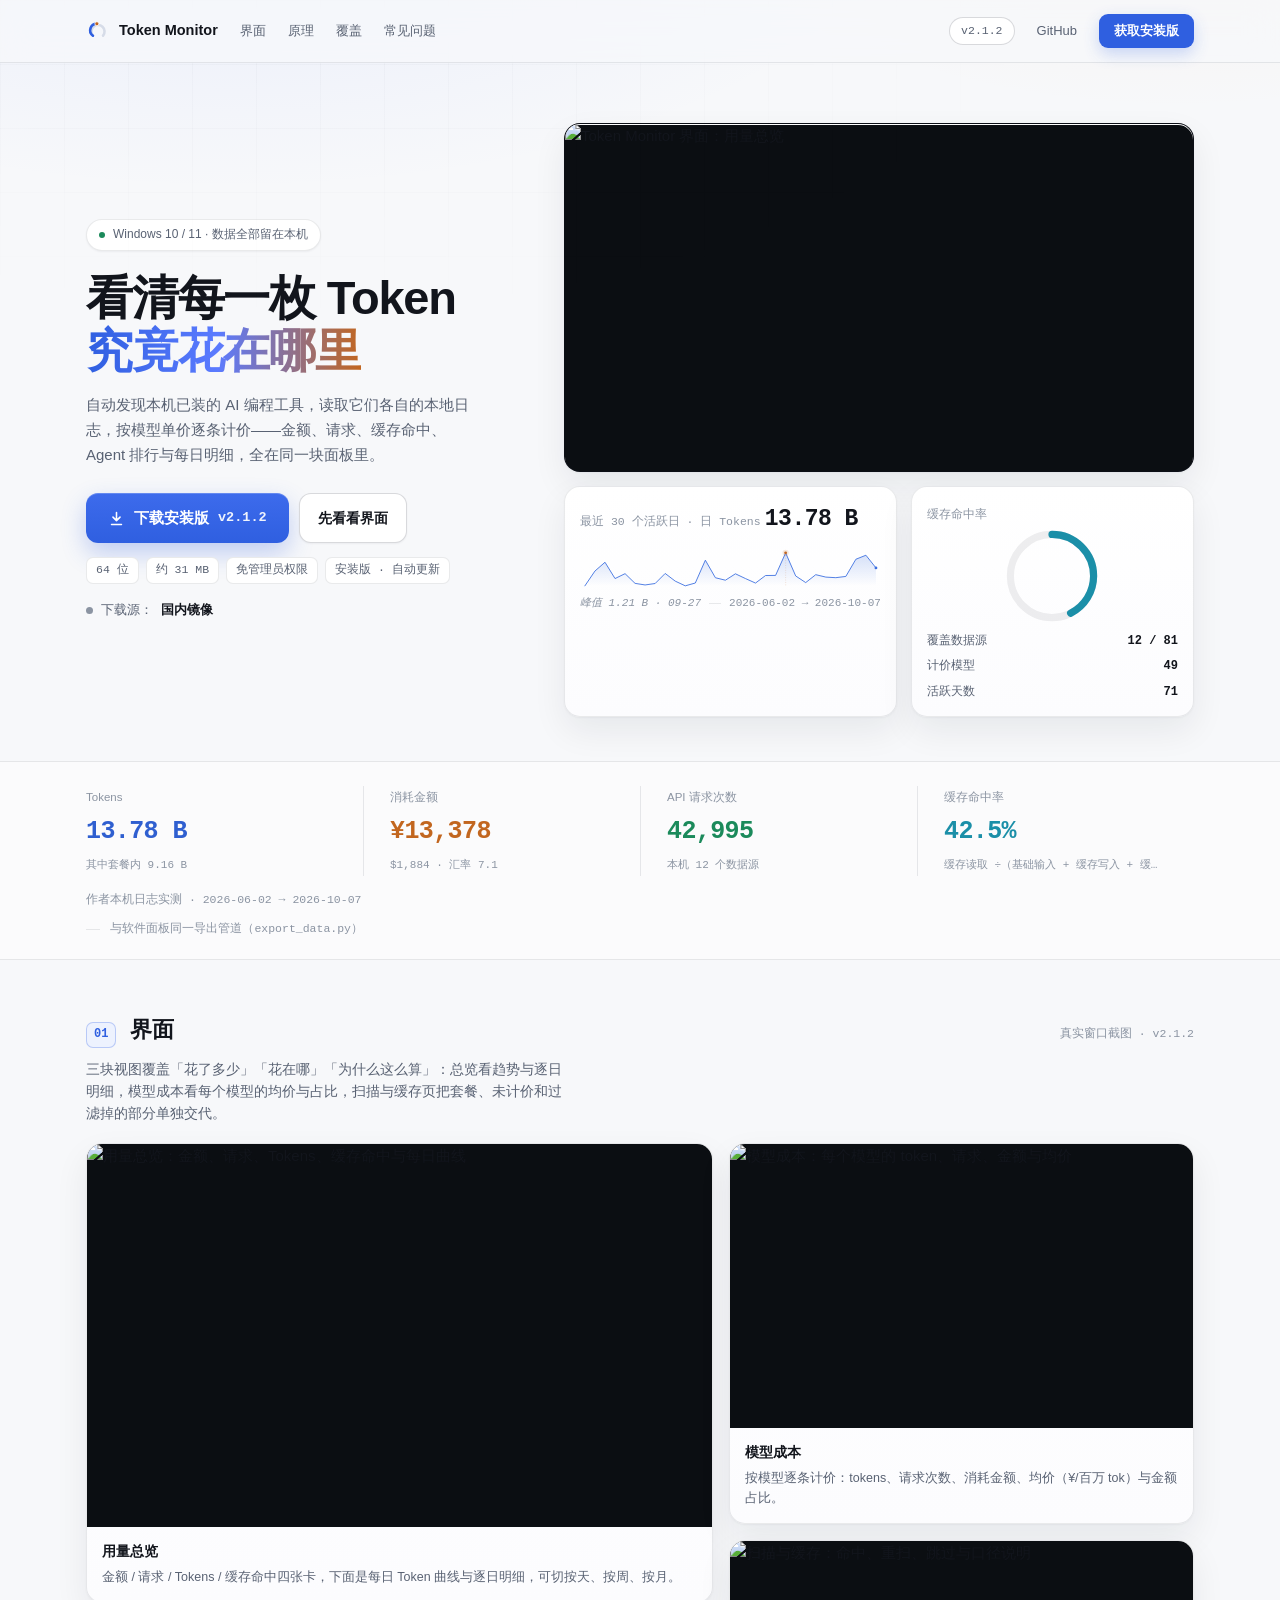
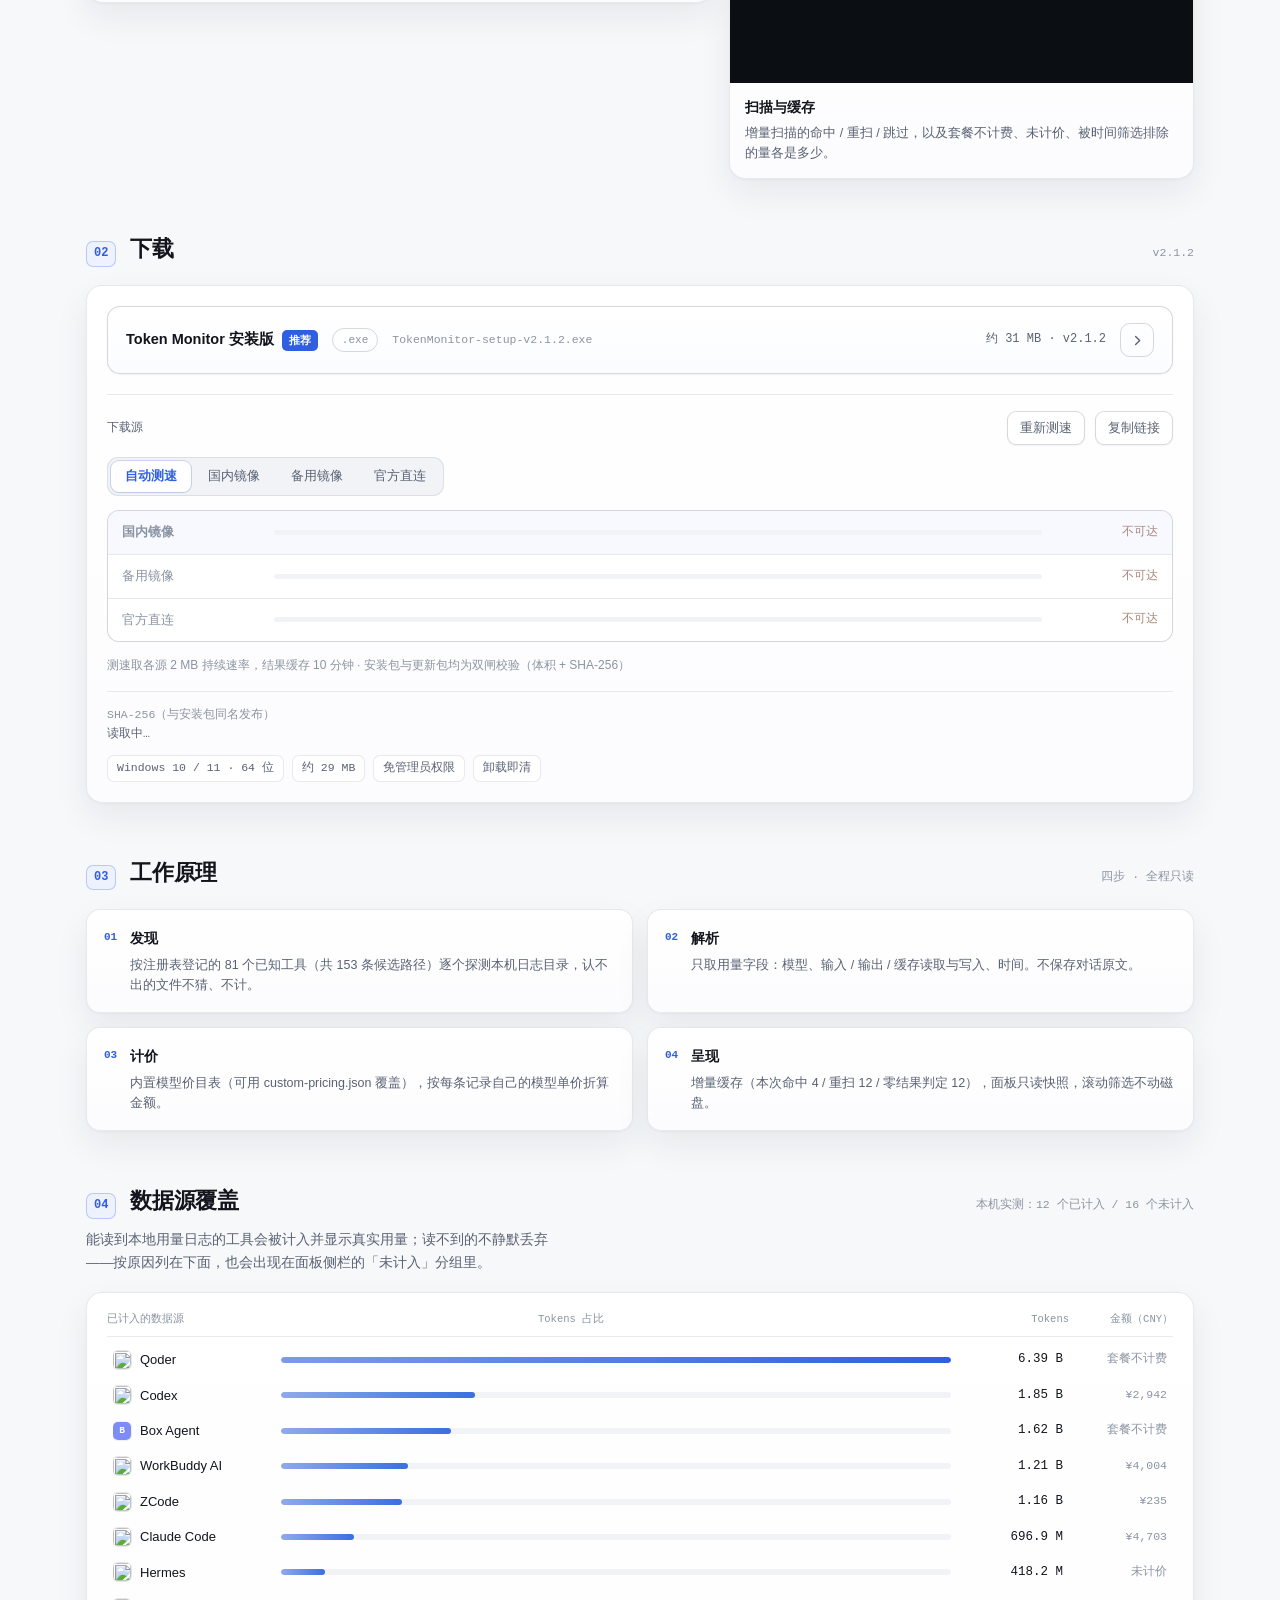
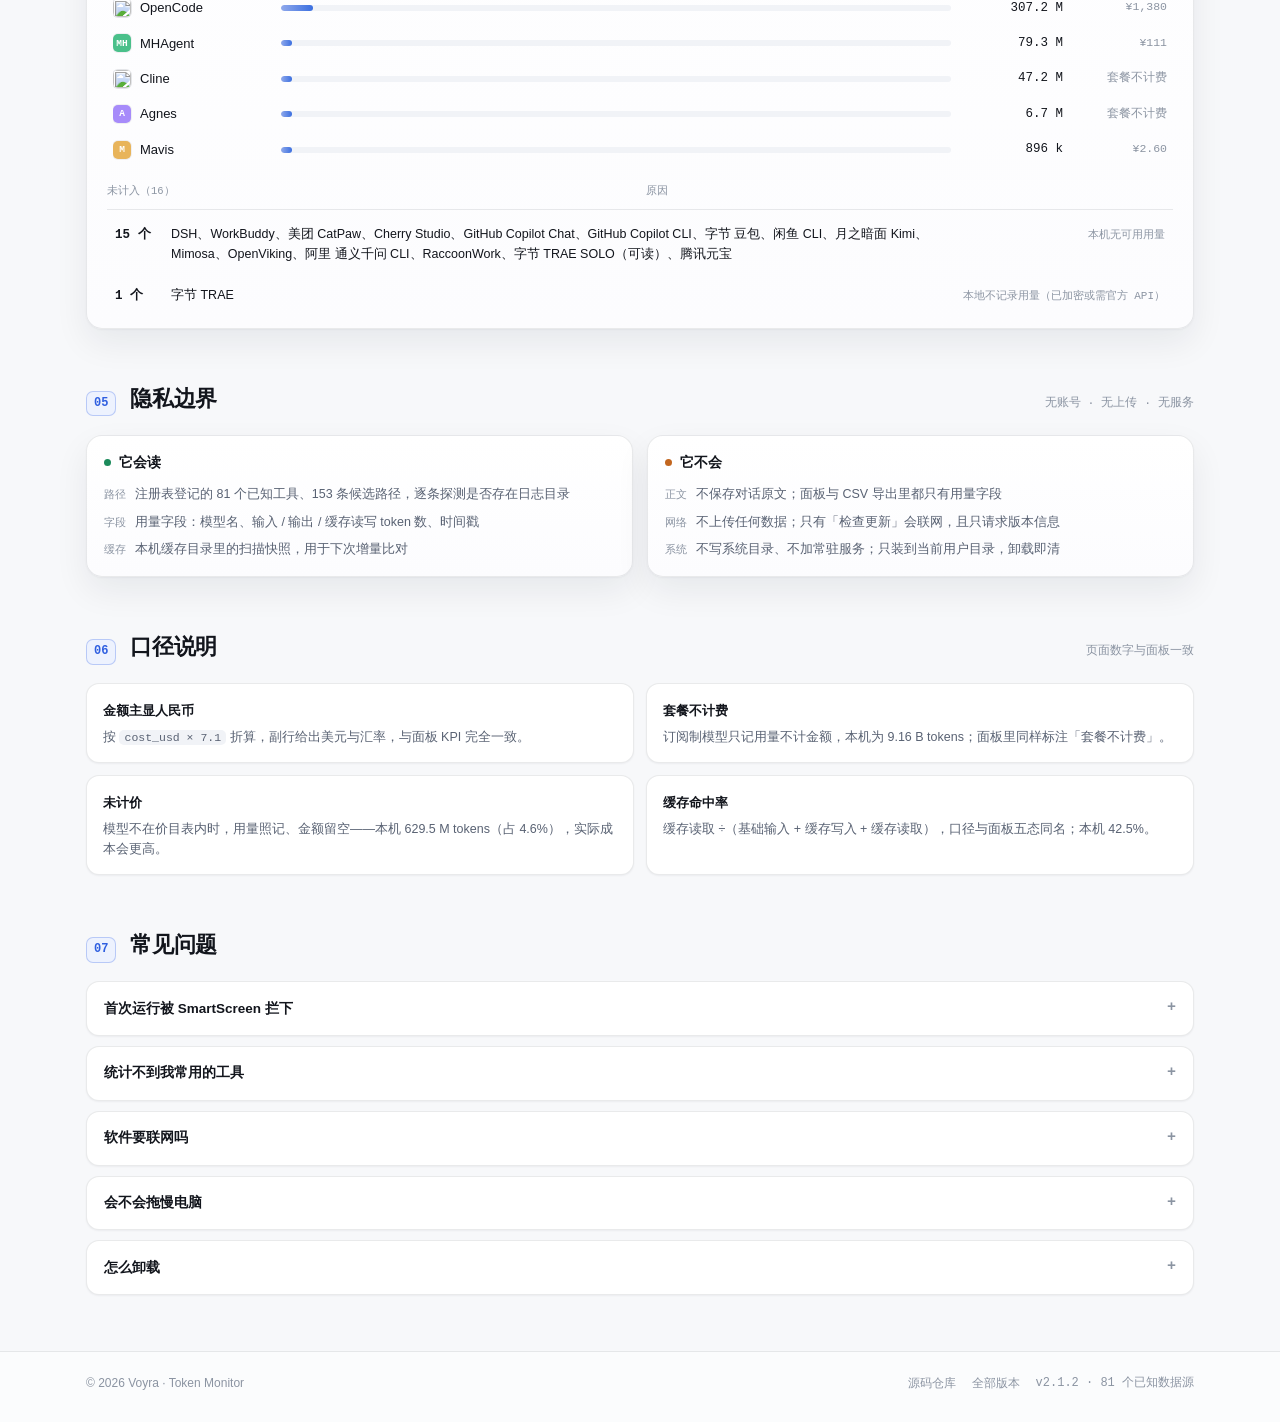
==== commit d47717e5: "docs(page): 下载页同步 v2.1.2（真实截图重抓、Qoder 进覆盖表、术语与面板对齐） 流水线全量重跑：export_data（与面板同一条管道）→ capture_shots（起真实" ====
--- a/site/index.html
+++ b/site/index.html
@@ -347,7 +347,7 @@
   <a class="lk sec" href="#cover">覆盖</a>
   <a class="lk sec" href="#faq">常见问题</a>
   <span class="sp"></span>
-  <span class="pill" id="verPill">v2.1.1</span>
+  <span class="pill" id="verPill">v2.1.2</span>
   <a class="lk" href="https://github.com/liixnglinb/token-monitor" target="_blank" rel="noopener">GitHub</a>
   <a class="btn-sm" href="#download">获取安装版</a>
 </div></nav>
@@ -360,12 +360,12 @@
     <div class="cta rv">
       <a class="btn-main" id="dlMain" data-dl href="#download">
         <svg viewBox="0 0 24 24" fill="none" stroke="currentColor" stroke-width="2.2" stroke-linecap="round" stroke-linejoin="round" aria-hidden="true"><path d="M12 3.5v11.5M7 10l5 5 5-5M5 20.5h14"/></svg>
-        下载安装版<b id="verBtn">v2.1.1</b></a>
+        下载安装版<b id="verBtn">v2.1.2</b></a>
       <a class="btn-ghost" href="#shots">先看看界面</a>
     </div>
     <div class="chips rv">
       <span class="chip">64 位</span>
-      <span class="chip" id="chipSize">约 29 MB</span>
+      <span class="chip" id="chipSize">约 31 MB</span>
       <span class="chip">免管理员权限</span>
       <span class="chip">安装版 · 自动更新</span>
     </div>
@@ -378,29 +378,29 @@
     </div>
     <div class="card bcell">
       <span class="bl">最近 30 个活跃日 · 日 Tokens</span>
-      <span class="bv num" id="sparkTot">7.22 B</span>
-      <svg class="spark" viewBox="0 0 620 88" width="620" height="88" aria-hidden="true"><defs><linearGradient id="sg" x1="0" y1="0" x2="0" y2="1"><stop offset="0" stop-color="#3B6FE0" stop-opacity=".22"/><stop offset="1" stop-color="#3B6FE0" stop-opacity="0"/></linearGradient></defs><path d="M10.0,75.8 L30.7,78.0 L51.4,78.0 L72.1,67.1 L92.8,74.3 L113.4,72.4 L134.1,78.0 L154.8,35.3 L175.5,10.0 L196.2,57.0 L216.9,42.9 L237.6,70.9 L258.3,75.5 L279.0,71.2 L299.7,42.3 L320.3,64.4 L341.0,78.0 L361.7,73.7 L382.4,51.2 L403.1,78.0 L423.8,78.0 L444.5,74.3 L465.2,35.4 L485.9,76.7 L506.6,68.6 L527.2,45.8 L547.9,52.8 L568.6,54.5 L589.3,68.0 L610.0,73.9 L610.0,78.0 L10.0,78.0 Z" fill="url(#sg)"/><path d="M10.0,75.8 L30.7,78.0 L51.4,78.0 L72.1,67.1 L92.8,74.3 L113.4,72.4 L134.1,78.0 L154.8,35.3 L175.5,10.0 L196.2,57.0 L216.9,42.9 L237.6,70.9 L258.3,75.5 L279.0,71.2 L299.7,42.3 L320.3,64.4 L341.0,78.0 L361.7,73.7 L382.4,51.2 L403.1,78.0 L423.8,78.0 L444.5,74.3 L465.2,35.4 L485.9,76.7 L506.6,68.6 L527.2,45.8 L547.9,52.8 L568.6,54.5 L589.3,68.0 L610.0,73.9" fill="none" stroke="#3B6FE0" stroke-width="1.8" stroke-linejoin="round" stroke-linecap="round"/><line x1="175.5" y1="10.0" x2="175.5" y2="78" stroke="rgba(194,102,31,.35)" stroke-width="1" stroke-dasharray="2 3"/><circle cx="175.5" cy="10.0" r="6.5" fill="#C2661F" opacity=".14"/><circle cx="175.5" cy="10.0" r="2.9" fill="#C2661F"/><circle cx="610.0" cy="73.9" r="2.9" fill="#3B6FE0"/></svg>
-      <div class="bfoot"><em>峰值 860.9 M · 09-01</em><span class="ln"></span><span>2026-06-02 → 2026-10-05</span></div>
+      <span class="bv num" id="sparkTot">13.78 B</span>
+      <svg class="spark" viewBox="0 0 620 88" width="620" height="88" aria-hidden="true"><defs><linearGradient id="sg" x1="0" y1="0" x2="0" y2="1"><stop offset="0" stop-color="#3B6FE0" stop-opacity=".22"/><stop offset="1" stop-color="#3B6FE0" stop-opacity="0"/></linearGradient></defs><path d="M10.0,78.0 L30.7,47.5 L51.4,29.4 L72.1,63.0 L92.8,52.9 L113.4,72.9 L134.1,76.2 L154.8,73.2 L175.5,52.5 L196.2,68.3 L216.9,78.0 L237.6,72.2 L258.3,25.1 L279.0,61.3 L299.7,66.4 L320.3,53.2 L341.0,63.0 L361.7,72.3 L382.4,56.7 L403.1,56.5 L423.8,10.0 L444.5,57.6 L465.2,71.3 L485.9,55.0 L506.6,60.0 L527.2,61.2 L547.9,58.6 L568.6,23.2 L589.3,14.9 L610.0,41.0 L610.0,78.0 L10.0,78.0 Z" fill="url(#sg)"/><path d="M10.0,78.0 L30.7,47.5 L51.4,29.4 L72.1,63.0 L92.8,52.9 L113.4,72.9 L134.1,76.2 L154.8,73.2 L175.5,52.5 L196.2,68.3 L216.9,78.0 L237.6,72.2 L258.3,25.1 L279.0,61.3 L299.7,66.4 L320.3,53.2 L341.0,63.0 L361.7,72.3 L382.4,56.7 L403.1,56.5 L423.8,10.0 L444.5,57.6 L465.2,71.3 L485.9,55.0 L506.6,60.0 L527.2,61.2 L547.9,58.6 L568.6,23.2 L589.3,14.9 L610.0,41.0" fill="none" stroke="#3B6FE0" stroke-width="1.8" stroke-linejoin="round" stroke-linecap="round"/><line x1="423.8" y1="10.0" x2="423.8" y2="78" stroke="rgba(194,102,31,.35)" stroke-width="1" stroke-dasharray="2 3"/><circle cx="423.8" cy="10.0" r="6.5" fill="#C2661F" opacity=".14"/><circle cx="423.8" cy="10.0" r="2.9" fill="#C2661F"/><circle cx="610.0" cy="41.0" r="2.9" fill="#3B6FE0"/></svg>
+      <div class="bfoot"><em>峰值 1.21 B · 09-27</em><span class="ln"></span><span>2026-06-02 → 2026-10-07</span></div>
     </div>
     <div class="card bcell">
       <span class="bl">缓存命中率</span>
-      <svg class="ring" viewBox="0 0 120 120" aria-hidden="true"><circle cx="60" cy="60" r="52" fill="none" stroke="rgba(16,24,40,.07)" stroke-width="9"/><circle class="val" cx="60" cy="60" r="52" fill="none" stroke="#1B8FA8" stroke-width="9" stroke-linecap="round" stroke-dasharray="326.7" stroke-dashoffset="326.7" style="--off:92.9" transform="rotate(-90 60 60)"/></svg>
+      <svg class="ring" viewBox="0 0 120 120" aria-hidden="true"><circle cx="60" cy="60" r="52" fill="none" stroke="rgba(16,24,40,.07)" stroke-width="9"/><circle class="val" cx="60" cy="60" r="52" fill="none" stroke="#1B8FA8" stroke-width="9" stroke-linecap="round" stroke-dasharray="326.7" stroke-dashoffset="326.7" style="--off:187.7" transform="rotate(-90 60 60)"/></svg>
       <div class="blist">
         <div><span>覆盖数据源</span><b>12 / 81</b></div>
-        <div><span>计价模型</span><b>44</b></div>
-        <div><span>活跃天数</span><b>65</b></div>
+        <div><span>计价模型</span><b>49</b></div>
+        <div><span>活跃天数</span><b>71</b></div>
       </div>
     </div>
   </div>
 </div></header>
 
 <section class="mrow"><div class="wrap" style="padding:0 36px">
-  <div class="mt t-token"><span class="lab">Tokens</span><span class="v" data-to="7.2195" data-dec="2" data-suf=" B">7.22 B</span><span class="msub">其中套餐内 2.77 B</span></div><div class="mt t-cost"><span class="lab">消耗金额</span><span class="v" data-to="13349.72" data-dec="0" data-pre="&#165;">¥13,350</span><span class="msub">$1,880 · 汇率 7.1</span></div><div class="mt t-req"><span class="lab">API 请求次数</span><span class="v" data-to="19953" data-dec="0">19,953</span><span class="msub">本机 12 个数据源</span></div><div class="mt t-cache"><span class="lab">缓存命中率</span><span class="v" data-to="71.56" data-dec="1" data-suf="%">71.6%</span><span class="msub">缓存读取 ÷（基础输入 + 缓存写入 + 缓存读取）</span></div>
-</div><div class="wrap"><p class="mcap"><span>作者本机日志实测 · 2026-06-02 → 2026-10-05</span><span class="ln"></span><span>与软件面板同一导出管道（export_data.py）</span></p></div></section>
+  <div class="mt t-token"><span class="lab">Tokens</span><span class="v" data-to="13.7822" data-dec="2" data-suf=" B">13.78 B</span><span class="msub">其中套餐内 9.16 B</span></div><div class="mt t-cost"><span class="lab">消耗金额</span><span class="v" data-to="13377.58" data-dec="0" data-pre="&#165;">¥13,378</span><span class="msub">$1,884 · 汇率 7.1</span></div><div class="mt t-req"><span class="lab">API 请求次数</span><span class="v" data-to="42995" data-dec="0">42,995</span><span class="msub">本机 12 个数据源</span></div><div class="mt t-cache"><span class="lab">缓存命中率</span><span class="v" data-to="42.54" data-dec="1" data-suf="%">42.5%</span><span class="msub">缓存读取 ÷（基础输入 + 缓存写入 + 缓存读取）</span></div>
+</div><div class="wrap"><p class="mcap"><span>作者本机日志实测 · 2026-06-02 → 2026-10-07</span><span class="ln"></span><span>与软件面板同一导出管道（export_data.py）</span></p></div></section>
 
 <section id="shots" class="rv"><div class="wrap">
   <div class="shead"><span class="no">01</span><h2>界面</h2><span class="sp"></span>
-    <span class="note">真实窗口截图 · v2.1.1</span></div>
+    <span class="note">真实窗口截图 · v2.1.2</span></div>
   <p class="sec-sub">三块视图覆盖「花了多少」「花在哪」「为什么这么算」：总览看趋势与逐日明细，模型成本看每个模型的均价与占比，扫描与缓存页把套餐、未计价和过滤掉的部分单独交代。</p>
   <div class="gal">
     <div class="card gcard">
@@ -422,14 +422,14 @@
 
 <section id="download" class="rv"><div class="wrap">
   <div class="shead"><span class="no">02</span><h2>下载</h2><span class="sp"></span>
-    <span class="note" id="dlVer">v2.1.1</span></div>
+    <span class="note" id="dlVer">v2.1.2</span></div>
   <div class="card dlcard">
     <div class="dl-row" data-dl id="dlRow">
       <span class="nm">Token Monitor 安装版<i class="tag">推荐</i></span>
       <span class="ext">.exe</span>
-      <span class="fn" id="fileName">TokenMonitor-setup-v2.1.1.exe</span>
+      <span class="fn" id="fileName">TokenMonitor-setup-v2.1.2.exe</span>
       <span class="sp"></span>
-      <span class="meta" id="dlMeta">约 29 MB · v2.1.1</span>
+      <span class="meta" id="dlMeta">约 31 MB · v2.1.2</span>
       <span class="go"><svg viewBox="0 0 24 24" width="15" height="15" fill="none" stroke="currentColor" stroke-width="2.2" stroke-linecap="round" stroke-linejoin="round" aria-hidden="true"><path d="M9 5.5l6.5 6.5L9 18.5"/></svg></span>
     </div>
 
@@ -469,18 +469,18 @@
 <section id="how" class="rv"><div class="wrap">
   <div class="shead"><span class="no">03</span><h2>工作原理</h2><span class="sp"></span>
     <span class="note">四步 · 全程只读</span></div>
-  <ul class="steps"><li class="step"><span class="sn">01</span><div><b>发现</b><p>按注册表登记的 81 个已知工具（共 153 条候选路径）逐个探测本机日志目录，认不出的文件不猜、不计。</p></div></li><li class="step"><span class="sn">02</span><div><b>解析</b><p>只取用量字段：模型、输入 / 输出 / 缓存读取与写入、时间。不保存对话原文。</p></div></li><li class="step"><span class="sn">03</span><div><b>计价</b><p>内置模型价目表（可用 custom-pricing.json 覆盖），按每条记录自己的模型单价折算金额。</p></div></li><li class="step"><span class="sn">04</span><div><b>呈现</b><p>增量缓存（本次命中 11 / 重扫 5 / 零结果判定 12），面板只读快照，滚动筛选不动磁盘。</p></div></li></ul>
+  <ul class="steps"><li class="step"><span class="sn">01</span><div><b>发现</b><p>按注册表登记的 81 个已知工具（共 153 条候选路径）逐个探测本机日志目录，认不出的文件不猜、不计。</p></div></li><li class="step"><span class="sn">02</span><div><b>解析</b><p>只取用量字段：模型、输入 / 输出 / 缓存读取与写入、时间。不保存对话原文。</p></div></li><li class="step"><span class="sn">03</span><div><b>计价</b><p>内置模型价目表（可用 custom-pricing.json 覆盖），按每条记录自己的模型单价折算金额。</p></div></li><li class="step"><span class="sn">04</span><div><b>呈现</b><p>增量缓存（本次命中 4 / 重扫 12 / 零结果判定 12），面板只读快照，滚动筛选不动磁盘。</p></div></li></ul>
 </div></section>
 
 <section id="cover" class="rv"><div class="wrap">
   <div class="shead"><span class="no">04</span><h2>数据源覆盖</h2><span class="sp"></span>
-    <span class="note">本机实测：12 个已计入 / 14 个未计入</span></div>
+    <span class="note">本机实测：12 个已计入 / 16 个未计入</span></div>
   <p class="sec-sub">能读到本地用量日志的工具会被计入并显示真实用量；读不到的不静默丢弃——按原因列在下面，也会出现在面板侧栏的「未计入」分组里。</p>
   <div class="card panel">
     <div class="srchead"><span class="a">已计入的数据源</span><span class="a">Tokens 占比</span><span class="b">Tokens</span><span class="c">金额（CNY）</span></div>
-    <ul><li class="src"><span class="nm"><img class="ico-img" src="/token-monitor/agent-icons/codex.png" width="18" height="18" alt="" loading="lazy"><span>Codex</span></span><span class="track"><i style="width:100.0%"></i></span><span class="tk">1.85 B</span><span class="cq">¥2,942</span></li><li class="src"><span class="nm"><span class="ico-mono" style="--mc:#7C8CF8">B</span><span>Box Agent</span></span><span class="track"><i style="width:87.4%"></i></span><span class="tk">1.62 B</span><span class="cq">套餐不计费</span></li><li class="src"><span class="nm"><img class="ico-img" src="/token-monitor/agent-icons/zcode.png" width="18" height="18" alt="" loading="lazy"><span>ZCode</span></span><span class="track"><i style="width:62.6%"></i></span><span class="tk">1.16 B</span><span class="cq">¥235</span></li><li class="src"><span class="nm"><img class="ico-img" src="/token-monitor/agent-icons/workbuddy-ai.png" width="18" height="18" alt="" loading="lazy"><span>WorkBuddy AI</span></span><span class="track"><i style="width:54.6%"></i></span><span class="tk">1.01 B</span><span class="cq">¥3,976</span></li><li class="src"><span class="nm"><img class="ico-img" src="/token-monitor/agent-icons/claude-code.svg" width="18" height="18" alt="" loading="lazy"><span>Claude Code</span></span><span class="track"><i style="width:37.7%"></i></span><span class="tk">696.9 M</span><span class="cq">¥4,703</span></li><li class="src"><span class="nm"><img class="ico-img" src="/token-monitor/agent-icons/hermes.png" width="18" height="18" alt="" loading="lazy"><span>Hermes</span></span><span class="track"><i style="width:22.6%"></i></span><span class="tk">418.2 M</span><span class="cq">未计价</span></li><li class="src"><span class="nm"><img class="ico-img" src="/token-monitor/agent-icons/opencode.svg" width="18" height="18" alt="" loading="lazy"><span>OpenCode</span></span><span class="track"><i style="width:16.6%"></i></span><span class="tk">307.2 M</span><span class="cq">¥1,380</span></li><li class="src"><span class="nm"><span class="ico-mono" style="--mc:#4AC08A">MH</span><span>MHAgent</span></span><span class="track"><i style="width:4.3%"></i></span><span class="tk">79.3 M</span><span class="cq">¥111</span></li><li class="src"><span class="nm"><img class="ico-img" src="/token-monitor/agent-icons/cline.svg" width="18" height="18" alt="" loading="lazy"><span>Cline</span></span><span class="track"><i style="width:2.6%"></i></span><span class="tk">47.2 M</span><span class="cq">套餐不计费</span></li><li class="src"><span class="nm"><img class="ico-img" src="/token-monitor/agent-icons/dsh.png" width="18" height="18" alt="" loading="lazy"><span>DSH</span></span><span class="track"><i style="width:1.6%"></i></span><span class="tk">28.7 M</span><span class="cq">未计价</span></li><li class="src"><span class="nm"><span class="ico-mono" style="--mc:#A78BFA">A</span><span>Agnes</span></span><span class="track"><i style="width:1.6%"></i></span><span class="tk">6.7 M</span><span class="cq">套餐不计费</span></li><li class="src"><span class="nm"><span class="ico-mono" style="--mc:#E8B45B">M</span><span>Mavis</span></span><span class="track"><i style="width:1.6%"></i></span><span class="tk">896 k</span><span class="cq">¥2.60</span></li></ul>
-    <div class="srchead" style="margin-top:16px"><span class="a">未计入（14）</span><span class="a">原因</span></div>
-    <ul class="covlist"><li class="cov"><span class="cs">13 个</span><span class="cn">WorkBuddy、美团 CatPaw、Cherry Studio、GitHub Copilot Chat、GitHub Copilot CLI、字节 豆包、闲鱼 CLI、Mimosa、OpenViking、阿里 通义千问 CLI、RaccoonWork、字节 TRAE SOLO（可读）、腾讯元宝</span><span class="cd">本机无可用用量</span></li><li class="cov"><span class="cs">1 个</span><span class="cn">字节 TRAE</span><span class="cd">本地不记录用量（已加密或需官方 API）</span></li></ul>
+    <ul><li class="src"><span class="nm"><img class="ico-img" src="/token-monitor/agent-icons/qoder.png" width="18" height="18" alt="" loading="lazy"><span>Qoder</span></span><span class="track"><i style="width:100.0%"></i></span><span class="tk">6.39 B</span><span class="cq">套餐不计费</span></li><li class="src"><span class="nm"><img class="ico-img" src="/token-monitor/agent-icons/codex.png" width="18" height="18" alt="" loading="lazy"><span>Codex</span></span><span class="track"><i style="width:28.9%"></i></span><span class="tk">1.85 B</span><span class="cq">¥2,942</span></li><li class="src"><span class="nm"><span class="ico-mono" style="--mc:#7C8CF8">B</span><span>Box Agent</span></span><span class="track"><i style="width:25.3%"></i></span><span class="tk">1.62 B</span><span class="cq">套餐不计费</span></li><li class="src"><span class="nm"><img class="ico-img" src="/token-monitor/agent-icons/workbuddy-ai.png" width="18" height="18" alt="" loading="lazy"><span>WorkBuddy AI</span></span><span class="track"><i style="width:18.9%"></i></span><span class="tk">1.21 B</span><span class="cq">¥4,004</span></li><li class="src"><span class="nm"><img class="ico-img" src="/token-monitor/agent-icons/zcode.png" width="18" height="18" alt="" loading="lazy"><span>ZCode</span></span><span class="track"><i style="width:18.1%"></i></span><span class="tk">1.16 B</span><span class="cq">¥235</span></li><li class="src"><span class="nm"><img class="ico-img" src="/token-monitor/agent-icons/claude-code.svg" width="18" height="18" alt="" loading="lazy"><span>Claude Code</span></span><span class="track"><i style="width:10.9%"></i></span><span class="tk">696.9 M</span><span class="cq">¥4,703</span></li><li class="src"><span class="nm"><img class="ico-img" src="/token-monitor/agent-icons/hermes.png" width="18" height="18" alt="" loading="lazy"><span>Hermes</span></span><span class="track"><i style="width:6.5%"></i></span><span class="tk">418.2 M</span><span class="cq">未计价</span></li><li class="src"><span class="nm"><img class="ico-img" src="/token-monitor/agent-icons/opencode.svg" width="18" height="18" alt="" loading="lazy"><span>OpenCode</span></span><span class="track"><i style="width:4.8%"></i></span><span class="tk">307.2 M</span><span class="cq">¥1,380</span></li><li class="src"><span class="nm"><span class="ico-mono" style="--mc:#4AC08A">MH</span><span>MHAgent</span></span><span class="track"><i style="width:1.6%"></i></span><span class="tk">79.3 M</span><span class="cq">¥111</span></li><li class="src"><span class="nm"><img class="ico-img" src="/token-monitor/agent-icons/cline.svg" width="18" height="18" alt="" loading="lazy"><span>Cline</span></span><span class="track"><i style="width:1.6%"></i></span><span class="tk">47.2 M</span><span class="cq">套餐不计费</span></li><li class="src"><span class="nm"><span class="ico-mono" style="--mc:#A78BFA">A</span><span>Agnes</span></span><span class="track"><i style="width:1.6%"></i></span><span class="tk">6.7 M</span><span class="cq">套餐不计费</span></li><li class="src"><span class="nm"><span class="ico-mono" style="--mc:#E8B45B">M</span><span>Mavis</span></span><span class="track"><i style="width:1.6%"></i></span><span class="tk">896 k</span><span class="cq">¥2.60</span></li></ul>
+    <div class="srchead" style="margin-top:16px"><span class="a">未计入（16）</span><span class="a">原因</span></div>
+    <ul class="covlist"><li class="cov"><span class="cs">15 个</span><span class="cn">DSH、WorkBuddy、美团 CatPaw、Cherry Studio、GitHub Copilot Chat、GitHub Copilot CLI、字节 豆包、闲鱼 CLI、月之暗面 Kimi、Mimosa、OpenViking、阿里 通义千问 CLI、RaccoonWork、字节 TRAE SOLO（可读）、腾讯元宝</span><span class="cd">本机无可用用量</span></li><li class="cov"><span class="cs">1 个</span><span class="cn">字节 TRAE</span><span class="cd">本地不记录用量（已加密或需官方 API）</span></li></ul>
   </div>
 </div></section>
 
@@ -512,9 +512,9 @@
     <span class="note">页面数字与面板一致</span></div>
   <div class="specs">
     <div class="spec"><b>金额主显人民币</b><p>按 <code>cost_usd × 7.1</code> 折算，副行给出美元与汇率，与面板 KPI 完全一致。</p></div>
-    <div class="spec"><b>套餐不计费</b><p>订阅制模型只记用量不计金额，本机为 2.77 B tokens；面板里同样标注「套餐不计费」。</p></div>
-    <div class="spec"><b>未计价</b><p>模型不在价目表内时，用量照记、金额留空——本机 658.2 M tokens（占 9.1%），实际成本会更高。</p></div>
-    <div class="spec"><b>缓存命中率</b><p>缓存读取 ÷（基础输入 + 缓存写入 + 缓存读取），口径与面板五态同名；本机 71.6%。</p></div>
+    <div class="spec"><b>套餐不计费</b><p>订阅制模型只记用量不计金额，本机为 9.16 B tokens；面板里同样标注「套餐不计费」。</p></div>
+    <div class="spec"><b>未计价</b><p>模型不在价目表内时，用量照记、金额留空——本机 629.5 M tokens（占 4.6%），实际成本会更高。</p></div>
+    <div class="spec"><b>缓存命中率</b><p>缓存读取 ÷（基础输入 + 缓存写入 + 缓存读取），口径与面板五态同名；本机 42.5%。</p></div>
   </div>
 </div></section>
 
@@ -528,7 +528,7 @@
   <span class="sp"></span>
   <a href="https://github.com/liixnglinb/token-monitor" target="_blank" rel="noopener">源码仓库</a>
   <a href="https://github.com/liixnglinb/token-monitor/releases" target="_blank" rel="noopener">全部版本</a>
-  <span class="mono" id="footVer">v2.1.1 · 81 个已知数据源</span>
+  <span class="mono" id="footVer">v2.1.2 · 81 个已知数据源</span>
 </div></footer>
 
 <script src="./app-1.js"></script>
